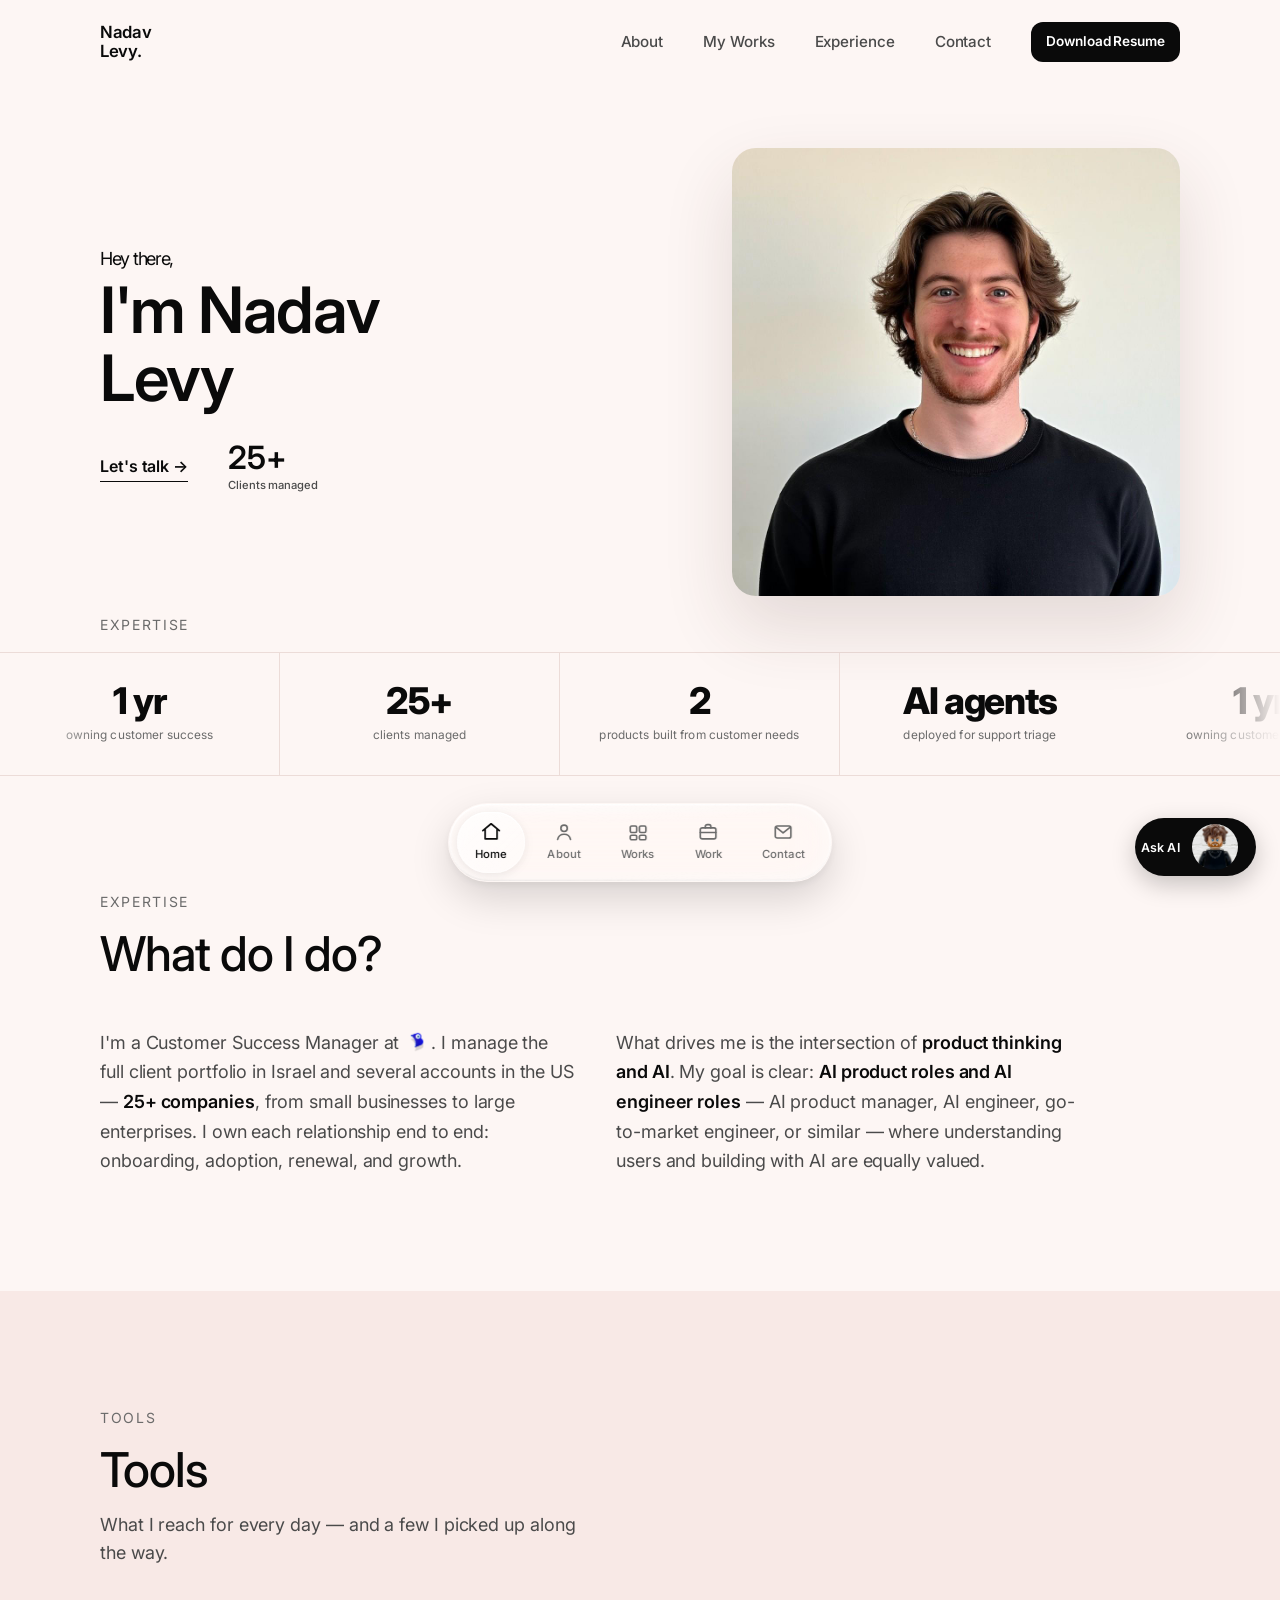
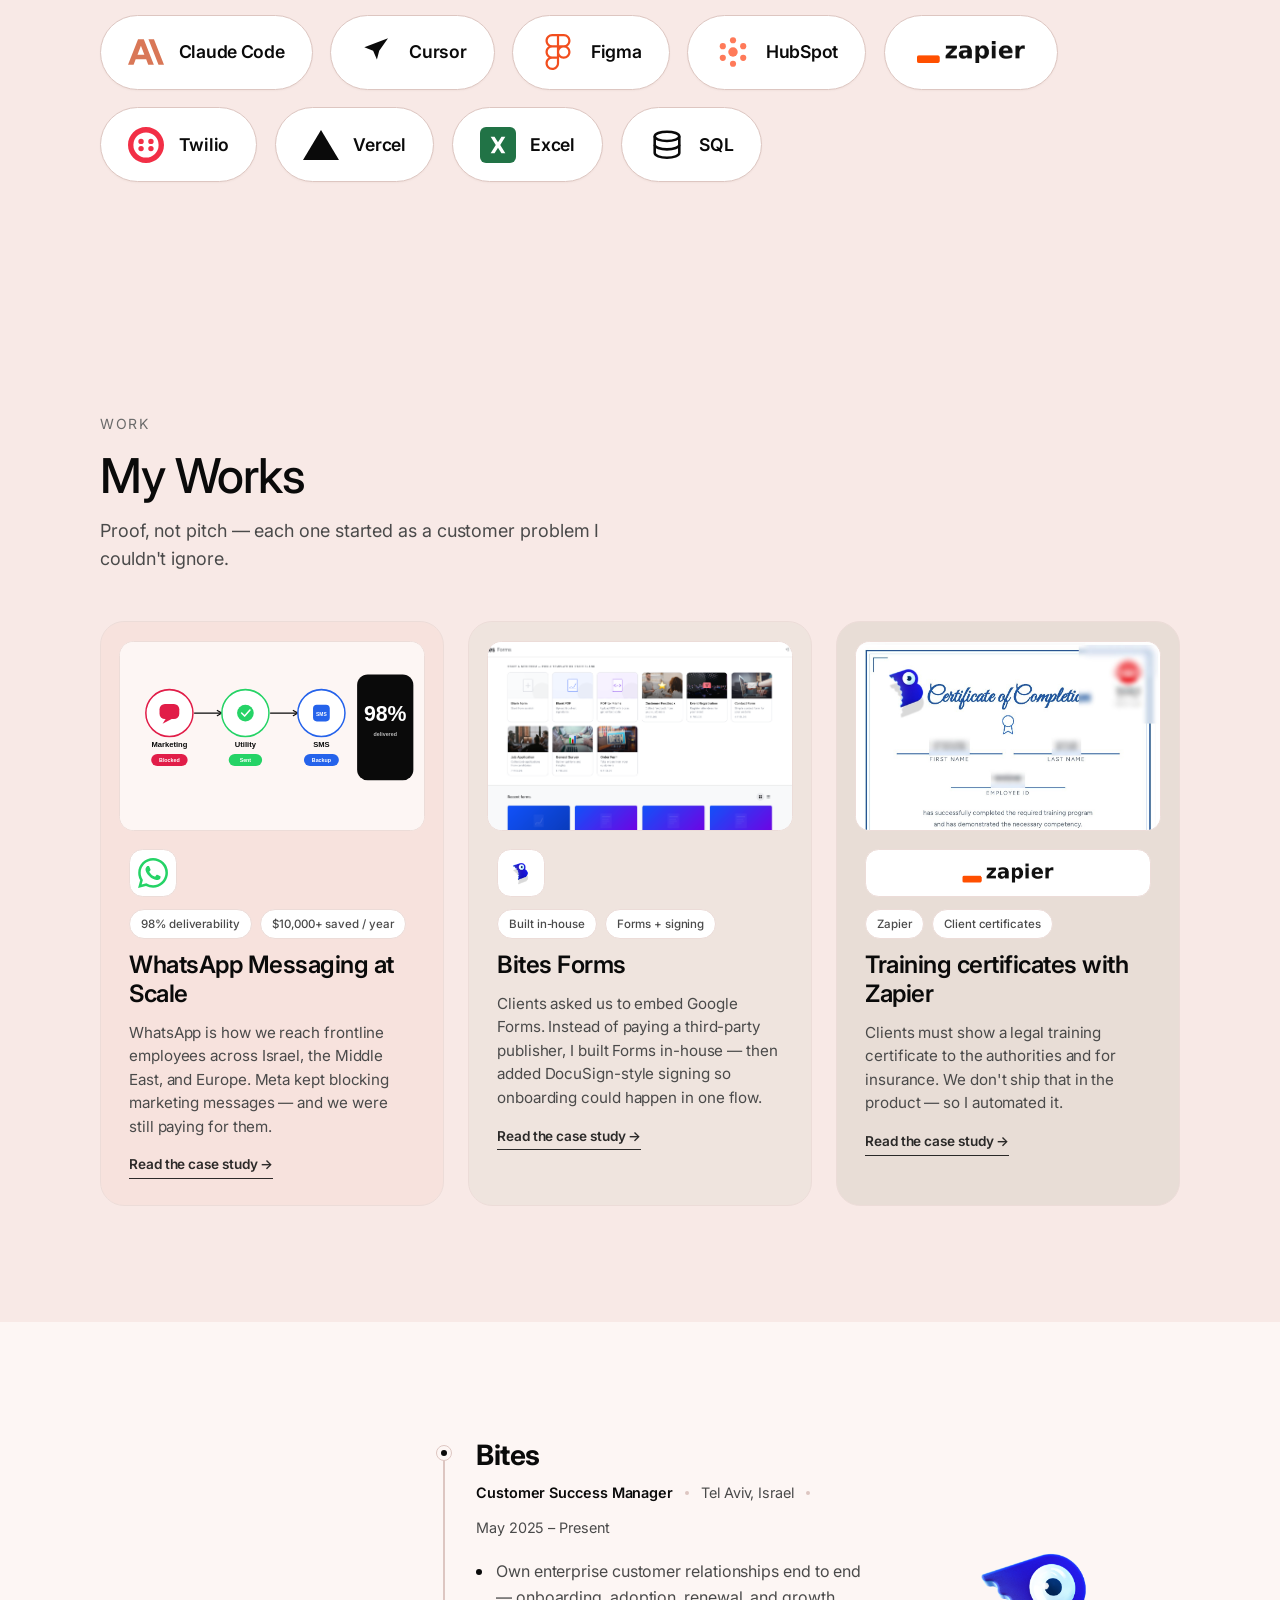
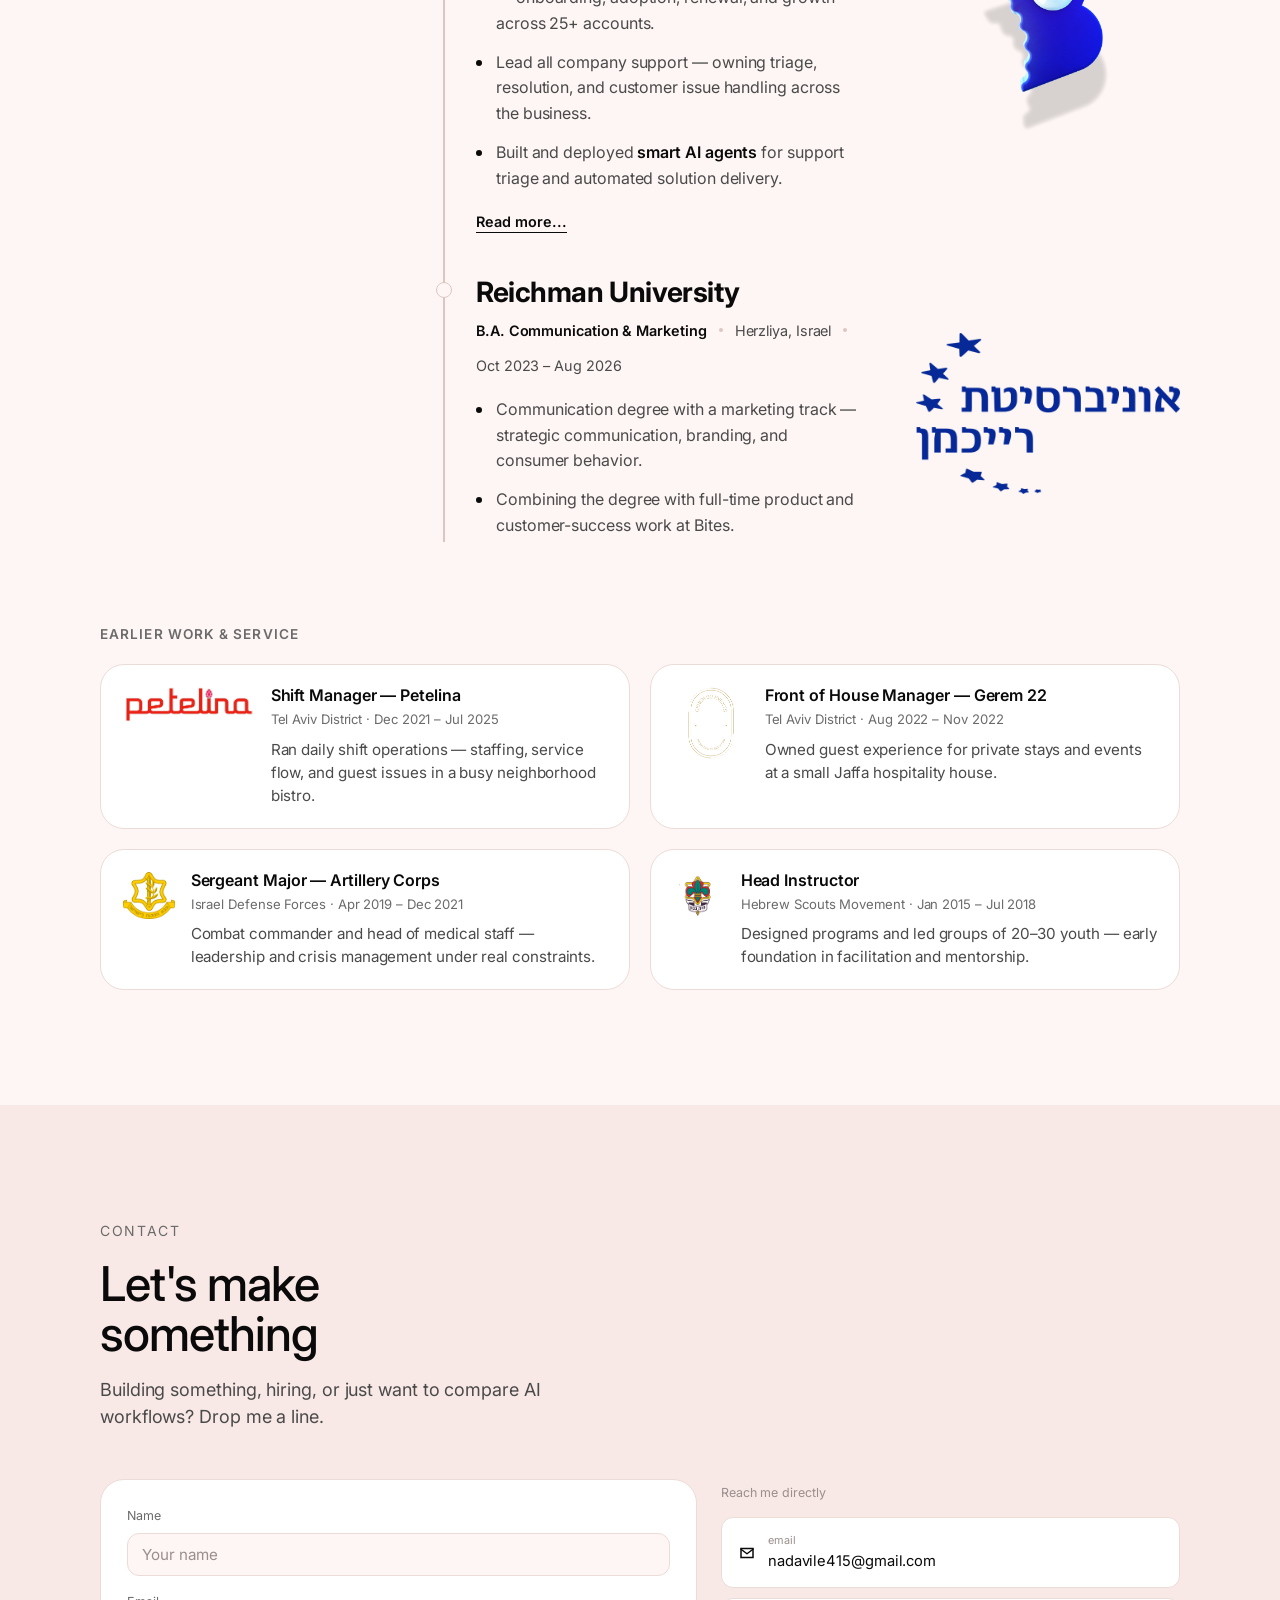
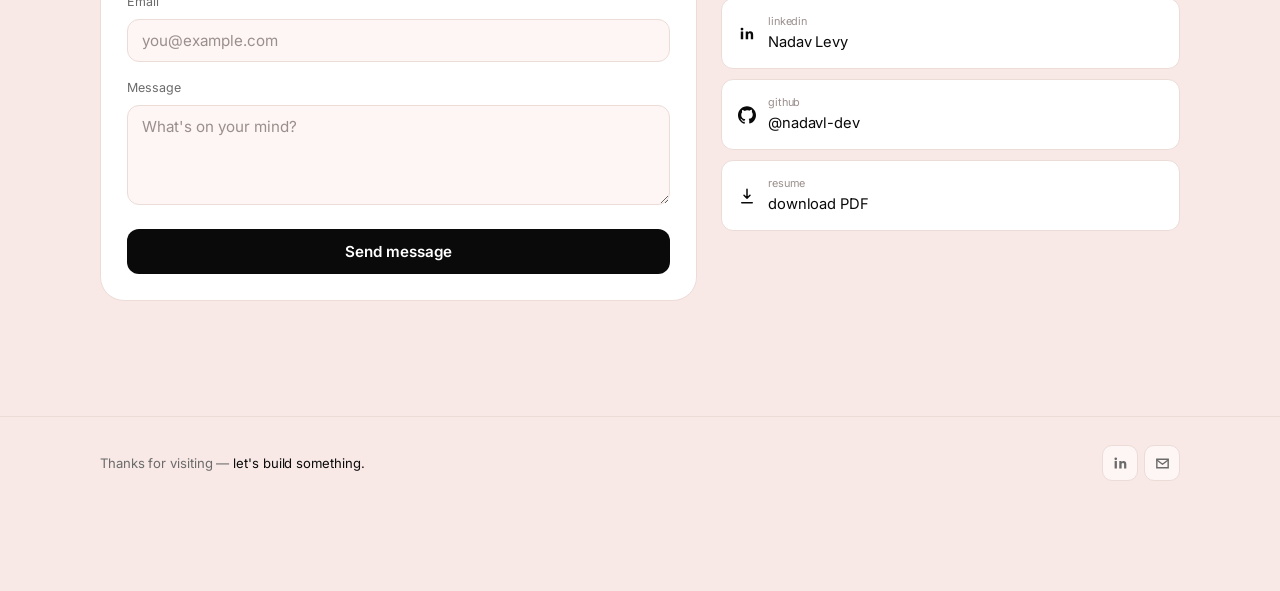
==== index.html @ 87d6a759 "Use the official Zapier wordmark on Tools and the work card Co-authored-by: nadavl-dev <nadavl-dev@u" ====
<!doctype html>
<html lang="en">
<head>
 <meta charset="UTF-8" />
 <meta name="viewport" content="width=device-width, initial-scale=1.0" />

 <title>Nadav Levy — AI Product Builder</title>
 <meta name="description" content="Nadav Levy — AI product builder with a customer success foundation. Leads company support, built smart AI agents for triage, shipped WhatsApp at scale and Bites Forms. Open to AI product and GTM engineering roles." />
 <meta name="author" content="Nadav Levy" />
 <meta name="theme-color" content="#fdf6f4" />

 <!-- Open Graph -->
 <meta property="og:type" content="website" />
 <meta property="og:title" content="Nadav Levy — AI Product Builder" />
 <meta property="og:description" content="AI product builder with a customer success foundation — shipping AI-assisted products, workflows, and measurable business results." />
 <meta property="og:locale" content="en_US" />
 <meta property="og:url" content="https://portfolio-nadavl-devs-projects.vercel.app/" />
 <meta property="og:image" content="https://portfolio-nadavl-devs-projects.vercel.app/og-image.jpg" />
 <meta property="og:image:width" content="1200" />
 <meta property="og:image:height" content="630" />
 <meta property="og:image:alt" content="Nadav Levy" />

 <!-- Twitter -->
 <meta name="twitter:card" content="summary_large_image" />
 <meta name="twitter:title" content="Nadav Levy — AI Product Builder" />
 <meta name="twitter:description" content="AI product builder with a customer success foundation — shipping AI-assisted products, workflows, and measurable business results." />
 <meta name="twitter:image" content="https://portfolio-nadavl-devs-projects.vercel.app/og-image.jpg" />

 <!-- Favicon: inline SVG "NL" mark -->
 <link rel="icon" href="data:image/svg+xml,%3Csvg xmlns='http://www.w3.org/2000/svg' viewBox='0 0 32 32'%3E%3Crect width='32' height='32' rx='7' fill='%23fdf6f4'/%3E%3Ctext x='6' y='22' font-family='sans-serif' font-size='15' font-weight='700' fill='%230a0a0a'%3ENL%3C/text%3E%3C/svg%3E" />

 <!-- Fonts -->
 <link rel="preconnect" href="https://api.fontshare.com" crossorigin />
 <link href="https://api.fontshare.com/v2/css?f[]=general-sans@400,500,600,700&display=swap" rel="stylesheet" />
 <link rel="preconnect" href="https://fonts.googleapis.com" />
 <link rel="preconnect" href="https://fonts.gstatic.com" crossorigin />
 <link href="https://fonts.googleapis.com/css2?family=Inter:wght@400;500;600;700&family=JetBrains+Mono:wght@400;500;600&display=swap" rel="stylesheet" />

 <link rel="stylesheet" href="style.css?v=52" />
</head>
<body class="is-ready">

 <!-- ============ TOP NAV ============ -->
 <header class="site-nav" id="siteNav">
  <div class="container site-nav__inner">
   <a class="site-nav__logo" href="#hero">Nadav<br>Levy.</a>
   <nav class="site-nav__menu" id="siteNavMenu" aria-label="Primary">
    <div class="site-nav__links">
     <a href="#about" class="site-nav__link nav__link" data-nav="about">About</a>
     <a href="#projects" class="site-nav__link nav__link" data-nav="projects">My Works</a>
     <a href="#experience" class="site-nav__link nav__link" data-nav="experience">Experience</a>
     <a href="#contact" class="site-nav__link nav__link" data-nav="contact">Contact</a>
    </div>
    <a class="btn btn--accent btn--sm" href="/resume.pdf" download>Download Resume</a>
   </nav>
   <button class="site-nav__burger" id="navBurger" type="button" aria-label="Menu" aria-expanded="false">
    <i></i><i></i>
   </button>
  </div>
 </header>

 <main>
  <!-- ============ HERO ============ -->
  <section class="hero" id="hero">
   <div class="container hero__inner">

    <div class="hero__split">
     <div class="hero__content">
      <h1 class="hero__name reveal-on-load" style="--d:.1s">
       <span class="hero__pre">Hey there,</span>I'm Nadav<br>Levy
      </h1>
      <div class="hero__row reveal-on-load" style="--d:.26s">
       <a href="#contact" class="hero__cta">Let's talk &rarr;</a>
       <div class="hero__stat">
        <span class="hero__stat-num">25+</span>
        <span class="hero__stat-label">Clients managed</span>
       </div>
      </div>
     </div>

     <div class="hero__stage reveal-on-load" style="--d:.4s">
      <div class="hero__photo" id="heroPhoto">
       <img src="profile.jpg" alt="Nadav Levy" onerror="this.onerror=null;this.src='data:image/svg+xml,%3Csvg xmlns=%22http://www.w3.org/2000/svg%22 viewBox=%220 0 200 200%22%3E%3Crect width=%22200%22 height=%22200%22 fill=%22%23f8e9e6%22/%3E%3Ctext x=%2250%25%22 y=%2250%25%22 dominant-baseline=%22middle%22 text-anchor=%22middle%22 font-family=%22sans-serif%22 font-size=%2248%22 fill=%22%236b6b6b%22%3ENL%3C/text%3E%3C/svg%3E'">
      </div>
     </div>
    </div>

    <span class="hero__eyebrow">Expertise</span>
   </div>
  </section>

  <!-- ============ IMPACT STRIP ============ -->
  <section class="impact" aria-label="Impact at a glance">
   <div class="impact__viewport">
    <div class="impact__track" id="impactTrack">
     <div class="impact__set" id="impactSet">
      <div class="impact__stat">
       <span class="impact__num">1 yr</span>
       <span class="impact__label">owning customer success</span>
      </div>
      <div class="impact__stat">
       <span class="impact__num">25+</span>
       <span class="impact__label">clients managed</span>
      </div>
      <div class="impact__stat">
       <span class="impact__num">2</span>
       <span class="impact__label">products built from customer needs</span>
      </div>
      <div class="impact__stat">
       <span class="impact__num">AI agents</span>
       <span class="impact__label">deployed for support triage</span>
      </div>
      <!-- add more .impact__stat blocks here — they will scroll automatically -->
     </div>
    </div>
   </div>
  </section>

  <!-- ============ EXPERTISE / ABOUT ============ -->
  <section class="section" id="about">
   <div class="container">
    <header class="section__head reveal">
     <span class="section__index">Expertise</span>
     <h2 class="section__title">What do I do?</h2>
    </header>

    <div class="expertise__prose reveal">
     <p>I'm a Customer Success Manager at <img class="inline-logo" src="bites-logo.png" alt="Bites">. I manage the full client portfolio in Israel and several accounts in the US — <strong>25+ companies</strong>, from small businesses to large enterprises. I own each relationship end to end: onboarding, adoption, renewal, and growth.</p>
     <p>What drives me is the intersection of <strong>product thinking and AI</strong>. My goal is clear: <strong>AI product roles and AI engineer roles</strong> — AI product manager, AI engineer, go-to-market engineer, or similar — where understanding users and building with AI are equally valued.</p>
    </div>
   </div>
  </section>

  <!-- ============ TECH STACK ============ -->
  <section class="section section--alt" id="stack">
   <div class="container">
    <header class="section__head reveal">
     <span class="section__index">Tools</span>
     <h2 class="section__title">Tools</h2>
     <p class="section__lead">What I reach for every day — and a few I picked up along the way.</p>
    </header>

    <div class="stack reveal">
     <ul class="stack__items">
      <li class="stack__item"><img src="logos/anthropic.svg" alt="" loading="lazy">Claude Code</li>
      <li class="stack__item"><img src="logos/cursor.svg" alt="" loading="lazy">Cursor</li>
      <li class="stack__item"><img src="logos/figma.svg" alt="" loading="lazy">Figma</li>
      <li class="stack__item"><img src="logos/hubspot.svg" alt="" loading="lazy">HubSpot</li>
      <li class="stack__item"><img class="stack__logo--wide" src="logos/zapier.png?v=2" alt="Zapier" loading="lazy"></li>
      <li class="stack__item"><img src="logos/twilio.svg" alt="" loading="lazy">Twilio</li>
      <li class="stack__item"><img src="logos/vercel.svg" alt="" loading="lazy">Vercel</li>
      <li class="stack__item"><img src="logos/excel.svg" alt="" loading="lazy">Excel</li>
      <li class="stack__item"><img src="logos/sql.svg" alt="" loading="lazy">SQL</li>
     </ul>
    </div>
   </div>
  </section>

  <!-- ============ MY WORKS ============ -->
  <section class="section section--alt" id="projects">
   <div class="container">
    <header class="section__head reveal">
     <span class="section__index">Work</span>
     <h2 class="section__title">My Works</h2>
     <p class="section__lead">Proof, not pitch — each one started as a customer problem I couldn't ignore.</p>
    </header>

    <div class="works-grid reveal">

     <article class="work-card work-card--tint-a">
      <figure class="work-card__shot">
       <img src="whatsapp-card.svg" alt="Fallback infographic: marketing blocked, utility sent, SMS backup, 98% delivered" loading="lazy">
      </figure>
      <div class="work-card__body">
       <span class="work-card__mark">
        <svg viewBox="0 0 24 24" aria-hidden="true"><path fill="#25D366" d="M.057 24l1.687-6.163a11.867 11.867 0 0 1-1.587-5.946C.163 5.335 5.5.001 12.057.001c3.181 0 6.167 1.24 8.413 3.488a11.824 11.824 0 0 1 3.48 8.414c-.003 6.557-5.338 11.892-11.893 11.892a11.9 11.9 0 0 1-5.688-1.448L.057 24zm6.597-3.807c1.676.995 3.276 1.591 5.392 1.592 5.448 0 9.886-4.434 9.889-9.885.002-5.462-4.415-9.89-9.881-9.892-5.452 0-9.887 4.434-9.889 9.884-.001 2.225.651 3.891 1.746 5.634l-.999 3.648 3.742-.981zm11.387-5.464c-.074-.124-.272-.198-.57-.347-.297-.149-1.758-.868-2.031-.967-.272-.099-.47-.149-.669.149-.198.297-.768.967-.941 1.165-.173.198-.347.223-.644.074-.297-.149-1.255-.462-2.39-1.475-.883-.788-1.48-1.761-1.653-2.059-.173-.297-.018-.458.13-.606.134-.133.297-.347.446-.521.151-.172.2-.296.3-.495.099-.198.05-.372-.025-.521-.075-.148-.669-1.611-.916-2.206-.242-.579-.487-.5-.669-.51-.173-.008-.371-.01-.57-.01-.198 0-.52.074-.792.372s-1.04 1.016-1.04 2.479 1.065 2.876 1.213 3.074c.149.198 2.095 3.2 5.076 4.487.709.306 1.263.489 1.694.626.712.226 1.36.194 1.872.118.571-.085 1.758-.719 2.006-1.413.248-.695.248-1.29.173-1.414z"/></svg>
       </span>
       <div class="work-card__tags">
        <span class="work-card__tag">98% deliverability</span>
        <span class="work-card__tag">$10,000+ saved / year</span>
       </div>
       <h3 class="work-card__title">WhatsApp Messaging at Scale</h3>
       <p class="work-card__desc">WhatsApp is how we reach frontline employees across Israel, the Middle East, and Europe. Meta kept blocking marketing messages — and we were still paying for them.</p>
       <a class="work-card__more" href="whatsapp.html">Read the case study &rarr;</a>
      </div>
     </article>

     <article class="work-card work-card--tint-b">
      <figure class="work-card__shot">
       <img src="bites-forms-templates.png" alt="Bites Forms — template gallery" loading="lazy">
      </figure>
      <div class="work-card__body">
       <span class="work-card__mark"><img src="bites-logo.png" alt="Bites"></span>
       <div class="work-card__tags">
        <span class="work-card__tag">Built in-house</span>
        <span class="work-card__tag">Forms + signing</span>
       </div>
       <h3 class="work-card__title">Bites Forms</h3>
       <p class="work-card__desc">Clients asked us to embed Google Forms. Instead of paying a third-party publisher, I built Forms in-house — then added DocuSign-style signing so onboarding could happen in one flow.</p>
       <a class="work-card__more" href="bites-forms.html">Read the case study &rarr;</a>
      </div>
     </article>

     <article class="work-card work-card--tint-c">
      <figure class="work-card__shot">
       <img src="zapier-cert-en.jpg?v=2" alt="Real training certificate from the flow — employee name, ID, and company blurred" loading="lazy">
      </figure>
      <div class="work-card__body">
       <span class="work-card__mark work-card__mark--wide"><img src="logos/zapier.png?v=2" alt="Zapier"></span>
       <div class="work-card__tags">
        <span class="work-card__tag">Zapier</span>
        <span class="work-card__tag">Client certificates</span>
       </div>
       <h3 class="work-card__title">Training certificates with Zapier</h3>
       <p class="work-card__desc">Clients must show a legal training certificate to the authorities and for insurance. We don't ship that in the product — so I automated it.</p>
       <a class="work-card__more" href="zapier.html">Read the case study &rarr;</a>
      </div>
     </article>

    </div>
   </div>
  </section>

  <!-- ============ EXPERIENCE ============ -->
  <section class="section" id="experience">
   <div class="container">
    <div class="exp">
     <header class="section__head reveal" style="margin-bottom:0">
      <span class="section__index">Career</span>
      <h2 class="section__title">Work &amp;<br>education</h2>
     </header>

     <div class="exp__list reveal">

      <article class="exp__job is-current">
       <div class="exp__copy">
        <h3 class="exp__company">Bites</h3>
        <div class="exp__meta">
         <strong>Customer Success Manager</strong>
         <span class="exp__dot" aria-hidden="true"></span>
         <span>Tel Aviv, Israel</span>
         <span class="exp__dot" aria-hidden="true"></span>
         <span>May 2025 &ndash; Present</span>
        </div>
        <ul class="exp__bullets">
         <li>Own enterprise customer relationships end to end — onboarding, adoption, renewal, and growth across 25+ accounts.</li>
         <li>Lead all company support — owning triage, resolution, and customer issue handling across the business.</li>
         <li>Built and deployed <strong>smart AI agents</strong> for support triage and automated solution delivery.</li>
        </ul>
        <div class="exp__hidden">
         <div>
          <ul class="exp__bullets" style="margin-top:.85rem">
           <li>Built a WhatsApp fallback so blocked marketing messages retry as <strong>utility</strong>, then <strong>SMS</strong> — <strong>98% deliverability</strong> and <strong>$10,000+ saved a year</strong>, because utility costs far less than resending marketing.</li>
           <li>Built <strong>Bites Forms</strong> in-house after clients asked to embed Google Forms — then added DocuSign-style signing for employee onboarding. Email copies go out automatically; everything is stored in our database.</li>
           <li>Translate recurring customer friction into product feedback and feature priorities for the product team.</li>
           <li>Use AI tools daily to move faster across research, customer comms, prototypes, and analysis.</li>
          </ul>
         </div>
        </div>
        <button class="exp__toggle" type="button" data-exp-toggle>Read more...</button>
       </div>
       <div class="exp__brand">
        <img src="bites-logo.png" alt="Bites" loading="lazy">
       </div>
      </article>

      <article class="exp__job">
       <div class="exp__copy">
        <h3 class="exp__company">Reichman University</h3>
        <div class="exp__meta">
         <strong>B.A. Communication &amp; Marketing</strong>
         <span class="exp__dot" aria-hidden="true"></span>
         <span>Herzliya, Israel</span>
         <span class="exp__dot" aria-hidden="true"></span>
         <span>Oct 2023 &ndash; Aug 2026</span>
        </div>
        <ul class="exp__bullets">
         <li>Communication degree with a marketing track — strategic communication, branding, and consumer behavior.</li>
         <li>Combining the degree with full-time product and customer-success work at Bites.</li>
        </ul>
       </div>
       <div class="exp__brand">
        <img src="reichman.png" alt="Reichman University" loading="lazy">
       </div>
      </article>

     </div>
    </div>

    <div class="service reveal">
     <h3 class="service__title">Earlier work &amp; service</h3>
     <div class="service__grid">
      <article class="card service__card">
       <img class="service__logo service__logo--wide" src="petelina-logo.png" alt="Petelina">
       <div>
        <strong>Shift Manager — Petelina</strong>
        <span>Tel Aviv District · Dec 2021 – Jul 2025</span>
        <p>Ran daily shift operations — staffing, service flow, and guest issues in a busy neighborhood bistro.</p>
       </div>
      </article>
      <article class="card service__card">
       <img class="service__logo service__logo--mark" src="gerem22-logo.png" alt="Gerem 22">
       <div>
        <strong>Front of House Manager — Gerem 22</strong>
        <span>Tel Aviv District · Aug 2022 – Nov 2022</span>
        <p>Owned guest experience for private stays and events at a small Jaffa hospitality house.</p>
       </div>
      </article>
      <article class="card service__card">
       <img class="service__logo" src="idf.png" alt="IDF">
       <div>
        <strong>Sergeant Major — Artillery Corps</strong>
        <span>Israel Defense Forces · Apr 2019 – Dec 2021</span>
        <p>Combat commander and head of medical staff — leadership and crisis management under real constraints.</p>
       </div>
      </article>
      <article class="card service__card">
       <img class="service__logo" src="havatzelet.png" alt="Hebrew Scouts">
       <div>
        <strong>Head Instructor</strong>
        <span>Hebrew Scouts Movement · Jan 2015 – Jul 2018</span>
        <p>Designed programs and led groups of 20–30 youth — early foundation in facilitation and mentorship.</p>
       </div>
      </article>
     </div>
    </div>
   </div>
  </section>

  <!-- ============ CONTACT ============ -->
  <section class="section section--alt" id="contact">
   <div class="container">
    <header class="section__head reveal">
     <span class="section__index">Contact</span>
     <h2 class="section__title">Let's make<br>something</h2>
     <p class="section__lead">Building something, hiring, or just want to compare AI workflows? Drop me a line.</p>
    </header>

    <div class="contact">
     <form class="card contact__form reveal" id="contactForm" action="https://formspree.io/f/xnjygkya" method="POST" novalidate>
      <div class="field">
       <label for="cf-name">Name</label>
       <input id="cf-name" name="name" type="text" autocomplete="name" required placeholder="Your name" />
      </div>
      <div class="field">
       <label for="cf-email">Email</label>
       <input id="cf-email" name="email" type="email" autocomplete="email" required placeholder="you@example.com" />
      </div>
      <div class="field">
       <label for="cf-message">Message</label>
       <textarea id="cf-message" name="message" rows="4" required placeholder="What's on your mind?"></textarea>
      </div>
      <button class="btn btn--accent btn--full" type="submit">Send message</button>
      <p class="contact__note" id="contactNote" role="status" aria-live="polite" hidden></p>
     </form>

     <aside class="contact__side reveal">
      <p class="contact__sidelabel">Reach me directly</p>
      <a class="contact__social" href="mailto:nadavile415@gmail.com">
       <svg viewBox="0 0 24 24" aria-hidden="true" class="ic"><path d="M4 6h16v12H4z" fill="none" stroke="currentColor" stroke-width="2"/><path d="M4 7l8 6 8-6" fill="none" stroke="currentColor" stroke-width="2" stroke-linecap="round" stroke-linejoin="round"/></svg>
       <span><span class="contact__social-k">email</span>nadavile415@gmail.com</span>
      </a>
      <a class="contact__social" href="https://www.linkedin.com/in/nadav-levy-26a010273/" target="_blank" rel="noopener" data-linkedin>
       <svg viewBox="0 0 24 24" aria-hidden="true" class="ic"><path d="M6.94 8.5V19H3.7V8.5h3.24zM5.32 3.5a1.88 1.88 0 110 3.76 1.88 1.88 0 010-3.76zM20.3 19h-3.24v-5.6c0-1.34-.48-2.25-1.68-2.25-.92 0-1.46.62-1.7 1.22-.09.21-.11.5-.11.8V19H10.3s.04-9.5 0-10.5h3.24v1.49c.43-.66 1.2-1.6 2.92-1.6 2.13 0 3.74 1.39 3.74 4.39V19z" fill="currentColor"/></svg>
       <span><span class="contact__social-k">linkedin</span>Nadav Levy</span>
      </a>
      <a class="contact__social" href="https://github.com/nadavl-dev" target="_blank" rel="noopener">
       <svg viewBox="0 0 24 24" aria-hidden="true" class="ic"><path d="M12 .297c-6.63 0-12 5.373-12 12 0 5.303 3.438 9.8 8.205 11.385.6.113.82-.258.82-.577 0-.285-.01-1.04-.015-2.04-3.338.724-4.042-1.61-4.042-1.61C4.422 18.07 3.633 17.7 3.633 17.7c-1.087-.744.084-.729.084-.729 1.205.084 1.838 1.236 1.838 1.236 1.07 1.835 2.809 1.305 3.495.998.108-.776.417-1.305.76-1.605-2.665-.305-5.467-1.334-5.467-5.931 0-1.311.469-2.381 1.236-3.221-.124-.303-.535-1.524.117-3.176 0 0 1.008-.322 3.301 1.23A11.509 11.509 0 0112 5.803c1.02.005 2.047.138 3.006.404 2.291-1.552 3.297-1.23 3.297-1.23.653 1.653.242 2.874.118 3.176.77.84 1.235 1.911 1.235 3.221 0 4.609-2.807 5.624-5.479 5.921.43.372.823 1.102.823 2.222 0 1.606-.014 2.898-.014 3.293 0 .322.216.694.825.576C20.565 22.092 24 17.592 24 12.297c0-6.627-5.373-12-12-12" fill="currentColor"/></svg>
       <span><span class="contact__social-k">github</span>@nadavl-dev</span>
      </a>
      <a class="contact__social" href="/resume.pdf" download>
       <svg viewBox="0 0 24 24" aria-hidden="true" class="ic"><path d="M12 3v12m0 0l-4-4m4 4l4-4M5 21h14" fill="none" stroke="currentColor" stroke-width="2" stroke-linecap="round" stroke-linejoin="round"/></svg>
       <span><span class="contact__social-k">resume</span>download PDF</span>
      </a>
     </aside>
    </div>
   </div>
  </section>
 </main>

 <!-- ============ FOOTER ============ -->
 <footer class="footer">
  <div class="container footer__inner">
   <span class="footer__prompt">Thanks for visiting — <span class="footer__cmd">let's build something.</span></span>
   <div class="footer__social">
    <a href="https://www.linkedin.com/in/nadav-levy-26a010273/" target="_blank" rel="noopener" aria-label="LinkedIn">
     <svg viewBox="0 0 24 24" aria-hidden="true"><path d="M6.94 8.5V19H3.7V8.5h3.24zM5.32 3.5a1.88 1.88 0 110 3.76 1.88 1.88 0 010-3.76zM20.3 19h-3.24v-5.6c0-1.34-.48-2.25-1.68-2.25-.92 0-1.46.62-1.7 1.22-.09.21-.11.5-.11.8V19H10.3s.04-9.5 0-10.5h3.24v1.49c.43-.66 1.2-1.6 2.92-1.6 2.13 0 3.74 1.39 3.74 4.39V19z" fill="currentColor"/></svg>
    </a>
    <a href="mailto:nadavile415@gmail.com" aria-label="Email">
     <svg viewBox="0 0 24 24" aria-hidden="true"><path d="M4 6h16v12H4z" fill="none" stroke="currentColor" stroke-width="2"/><path d="M4 7l8 6 8-6" fill="none" stroke="currentColor" stroke-width="2" stroke-linecap="round" stroke-linejoin="round"/></svg>
    </a>
   </div>
  </div>
 </footer>

 <!-- ============ BOTTOM DOCK NAV (mobile) ============ -->
 <nav class="dock" id="nav" aria-label="Section navigation">
  <a href="#hero" class="dock__item nav__link is-active" data-nav="hero">
   <svg viewBox="0 0 24 24" aria-hidden="true"><path d="M3 10.5L12 3l9 7.5M5.5 9v10.5h13V9" fill="none" stroke="currentColor" stroke-width="1.8" stroke-linecap="round" stroke-linejoin="round"/></svg>
   <span>Home</span>
  </a>
  <a href="#about" class="dock__item nav__link" data-nav="about">
   <svg viewBox="0 0 24 24" aria-hidden="true"><circle cx="12" cy="8" r="3.5" fill="none" stroke="currentColor" stroke-width="1.8"/><path d="M5 20c.8-3.5 3.6-5.5 7-5.5s6.2 2 7 5.5" fill="none" stroke="currentColor" stroke-width="1.8" stroke-linecap="round"/></svg>
   <span>About</span>
  </a>
  <a href="#projects" class="dock__item nav__link" data-nav="projects">
   <svg viewBox="0 0 24 24" aria-hidden="true"><rect x="3.5" y="5.5" width="7" height="7" rx="1.5" fill="none" stroke="currentColor" stroke-width="1.8"/><rect x="13.5" y="5.5" width="7" height="7" rx="1.5" fill="none" stroke="currentColor" stroke-width="1.8"/><rect x="3.5" y="15.5" width="7" height="5" rx="1.5" fill="none" stroke="currentColor" stroke-width="1.8"/><rect x="13.5" y="15.5" width="7" height="5" rx="1.5" fill="none" stroke="currentColor" stroke-width="1.8"/></svg>
   <span>Works</span>
  </a>
  <a href="#experience" class="dock__item nav__link" data-nav="experience">
   <svg viewBox="0 0 24 24" aria-hidden="true"><rect x="3.5" y="7.5" width="17" height="12" rx="2" fill="none" stroke="currentColor" stroke-width="1.8"/><path d="M9 7.5V6a2 2 0 012-2h2a2 2 0 012 2v1.5M3.5 12.5h17" fill="none" stroke="currentColor" stroke-width="1.8" stroke-linecap="round"/></svg>
   <span>Work</span>
  </a>
  <a href="#contact" class="dock__item nav__link" data-nav="contact">
   <svg viewBox="0 0 24 24" aria-hidden="true"><rect x="3.5" y="5.5" width="17" height="13" rx="2" fill="none" stroke="currentColor" stroke-width="1.8"/><path d="M4.5 7l7.5 6 7.5-6" fill="none" stroke="currentColor" stroke-width="1.8" stroke-linecap="round" stroke-linejoin="round"/></svg>
   <span>Contact</span>
  </a>
 </nav>

 <!-- ============ AI CHAT WIDGET ============ -->
 <button class="fab" id="chatFab" type="button" aria-label="Ask about Nadav" aria-expanded="false">
  <span class="fab__label">Ask AI</span>
  <span class="fab__icons">
   <img class="fab__icon fab__icon--chat fab__avatar" src="bot-avatar.png" alt="" onerror="this.onerror=null;this.src='data:image/svg+xml,%3Csvg xmlns=%27http://www.w3.org/2000/svg%27 viewBox=%270 0 40 40%27%3E%3Crect width=%2740%27 height=%2740%27 fill=%27%23eeeeee%27/%3E%3Ccircle cx=%2720%27 cy=%2716%27 r=%276.5%27 fill=%27%23999999%27/%3E%3Cpath d=%27M7 37c1-7 6-11 13-11s12 4 13 11z%27 fill=%27%23999999%27/%3E%3C/svg%3E'">
   <svg class="fab__icon fab__icon--close" viewBox="0 0 24 24" aria-hidden="true"><path d="M6 6l12 12M18 6L6 18" fill="none" stroke="currentColor" stroke-width="2" stroke-linecap="round"/></svg>
  </span>
 </button>

 <div class="chat" id="chatPanel" role="dialog" aria-label="Ask about Nadav" aria-hidden="true">
  <div class="chat__head">
   <button class="chat__back" id="chatBack" type="button" aria-label="Back to menu" hidden>← Back</button>
   <div class="chat__head-id">
    <img class="chat__avatar" src="bot-avatar.png" alt="" onerror="this.onerror=null;this.src='data:image/svg+xml,%3Csvg xmlns=%27http://www.w3.org/2000/svg%27 viewBox=%270 0 40 40%27%3E%3Crect width=%2740%27 height=%2740%27 fill=%27%23eeeeee%27/%3E%3Ccircle cx=%2720%27 cy=%2716%27 r=%276.5%27 fill=%27%23999999%27/%3E%3Cpath d=%27M7 37c1-7 6-11 13-11s12 4 13 11z%27 fill=%27%23999999%27/%3E%3C/svg%3E'">
    <div>
     <strong>Nadav Levy</strong>
     <span class="chat__head-sub"><span class="dot-live" aria-hidden="true"></span> Assistant · experience &amp; projects</span>
    </div>
   </div>
   <button class="chat__close" id="chatClose" type="button" aria-label="Close chat">×</button>
  </div>

  <div class="chat__log" id="chatLog" aria-live="polite"></div>

  <div class="chat__suggest" id="chatSuggest" aria-label="Suggested questions"></div>

  <form class="chat__form" id="chatForm">
   <input id="chatInput" type="text" autocomplete="off" placeholder="Ask anything / אפשר גם בעברית" aria-label="Message" />
   <button class="btn btn--accent btn--sm" type="submit" aria-label="Send">→</button>
  </form>
 </div>

 <script src="script.js?v=43"></script>
</body>
</html>
---- style.css ----
/* ============================================================
   Nadav Levy — Portfolio v2
   Kane Sherwell layout system · light pink surfaces · black text
   ============================================================ */

:root {
  /* surfaces — blush replaces Kane's mint tint */
  --bg:        #fdf6f4;
  --surface:   #f8e9e6;
  --surface-2: #f3ddd9;
  --card:      #ffffff;
  --border:    #ecdcd8;
  --border-strong: #ddc6c1;

  /* text */
  --text:  #0a0a0a;
  --text-secondary: #4a4a4a;
  --muted: #6b6b6b;
  --dim:   #9a8f8d;

  --accent:      #0a0a0a;
  --accent-soft: #f3ddd9;
  --accent-line: #ddc6c1;
  --brand:       #0a0a0a;
  --brand-soft:  #f8e9e6;

  /* type — General Sans is what Kane's site uses */
  --font-sans: 'General Sans', 'Inter', system-ui, sans-serif;
  --font-mono: 'JetBrains Mono', ui-monospace, monospace;

  /* layout — Kane: 80rem container, 6.25rem side padding */
  --maxw: 80rem;
  --gutter: 6.25rem;
  --nav-h: 84px;
  --sec-pad: 8rem;
  --sec-pad-sm: 5rem;

  --shadow-sm: 0 1px 2px rgba(74, 40, 34, 0.04);
  --shadow-md: 0 6px 22px rgba(74, 40, 34, 0.07);
  --shadow-lg: 0 20px 50px rgba(74, 40, 34, 0.12);

  --radius: 1.5rem;
  --radius-sm: 0.75rem;
  --ease: cubic-bezier(0.22, 0.7, 0.2, 1);
}

/* ---------- reset ---------- */
*, *::before, *::after { box-sizing: border-box; }
* { margin: 0; padding: 0; }

html {
  scroll-behavior: smooth;
  -webkit-text-size-adjust: 100%;
}

body {
  font-family: var(--font-sans);
  background: var(--bg);
  color: var(--text);
  line-height: 1.6;
  font-size: 16px;
  letter-spacing: -0.005em;
  -webkit-font-smoothing: antialiased;
  text-rendering: optimizeLegibility;
  overflow-x: hidden;
}

/* Kane type scale: h1 4rem/600, h2 3rem/500, h3 1.75rem/700 */
h1 {
  font-size: clamp(2.6rem, 6.4vw, 4rem);
  font-weight: 600;
  line-height: 1.0625;
  letter-spacing: -0.02em;
}
h2 {
  font-size: clamp(2rem, 4.6vw, 3rem);
  font-weight: 500;
  line-height: 1.05;
  letter-spacing: -0.02em;
}
h3 {
  font-size: 1.75rem;
  font-weight: 700;
  line-height: 1.5;
  letter-spacing: -0.015em;
}

body.is-loading {
  overflow: hidden;
}

/* ============================================================
   LOADING SCREEN
   ============================================================ */
.loader {
  position: fixed;
  inset: 0;
  z-index: 9999;
  display: grid;
  place-items: center;
  background: var(--bg);
  transition: opacity 0.55s var(--ease), visibility 0.55s var(--ease);
}

.loader.is-hidden {
  opacity: 0;
  visibility: hidden;
  pointer-events: none;
}

.loader__stage {
  width: min(92vw, 560px);
  aspect-ratio: 3 / 2;
  display: grid;
  place-items: center;
}

.loader__video {
  width: 100%;
  height: 100%;
  object-fit: contain;
  mix-blend-mode: difference;
}

img { max-width: 100%; display: block; }
a { color: inherit; text-decoration: none; }
button { font-family: inherit; cursor: pointer; }
.ic { width: 18px; height: 18px; flex: 0 0 auto; }

/* Kane pattern: 80rem inner width sitting inside 6.25rem global padding */
.container {
  width: 100%;
  max-width: calc(var(--maxw) + var(--gutter) * 2);
  margin-inline: auto;
  padding-inline: var(--gutter);
}

/* blinking cursor */
.cursor {
  color: var(--text);
  animation: blink 1.15s steps(1) infinite;
}
.cursor--block { font-weight: 400; margin-left: 1px; }
@keyframes blink { 50% { opacity: 0; } }

/* live dot (chat header) */
.dot-live {
  width: 7px; height: 7px;
  border-radius: 50%;
  background: #0a0a0a;
  box-shadow: 0 0 0 0 rgba(10, 10, 10, 0.4);
  animation: pulse 2s infinite;
  display: inline-block;
}
@keyframes pulse {
  0%   { box-shadow: 0 0 0 0 rgba(10, 10, 10, 0.32); }
  70%  { box-shadow: 0 0 0 6px rgba(10, 10, 10, 0); }
  100% { box-shadow: 0 0 0 0 rgba(10, 10, 10, 0); }
}

/* ============================================================
   BUTTONS
   ============================================================ */
.btn {
  display: inline-flex;
  align-items: center;
  justify-content: center;
  gap: 8px;
  font-weight: 600;
  font-size: 0.95rem;
  padding: 12px 22px;
  border-radius: var(--radius-sm);
  border: 1px solid transparent;
  transition: transform 0.2s var(--ease), box-shadow 0.2s var(--ease),
              background 0.2s var(--ease), border-color 0.2s var(--ease), color 0.2s var(--ease);
  white-space: nowrap;
}
.btn--sm { padding: 8px 14px; font-size: 0.85rem; }
.btn--full { width: 100%; }

.btn--accent {
  background: var(--accent);
  color: #fff;
}
.btn--accent:hover {
  transform: translateY(-2px);
  box-shadow: 0 6px 18px rgba(0, 0, 0, 0.18);
}
.btn--accent:active { transform: translateY(0); }

.btn--ghost {
  background: transparent;
  color: var(--text);
  border-color: var(--border-strong);
}
.btn--ghost:hover {
  border-color: var(--text);
  background: var(--surface);
  transform: translateY(-2px);
}

/* ============================================================
   TOP NAV — Kane pattern: wordmark left, links + button right
   ============================================================ */
.site-nav {
  position: fixed;
  inset: 0 0 auto;
  z-index: 120;
  background: var(--bg);
  padding-block: 1rem 0.5rem;
  transition: box-shadow 0.25s var(--ease), background 0.25s var(--ease);
}
.site-nav.is-stuck {
  box-shadow: 0 1px 0 var(--border), 0 10px 30px rgba(74, 40, 34, 0.05);
}
.site-nav__inner {
  display: flex;
  align-items: center;
  justify-content: space-between;
  gap: 1.5rem;
  padding-block: 0.375rem;
}
.site-nav__logo {
  font-size: 1.05rem;
  font-weight: 600;
  line-height: 1.1;
  letter-spacing: -0.02em;
  color: var(--text);
  flex: 0 0 auto;
}
.site-nav__menu {
  display: flex;
  align-items: center;
  gap: 2.5rem;
}
.site-nav__links {
  display: flex;
  align-items: center;
  gap: 2.5rem;
}
.site-nav__link {
  font-size: 0.95rem;
  font-weight: 500;
  color: var(--text-secondary);
  position: relative;
  transition: color 0.2s var(--ease);
}
.site-nav__link::after {
  content: "";
  position: absolute;
  left: 0;
  bottom: -4px;
  width: 0;
  height: 1.5px;
  background: var(--text);
  transition: width 0.25s var(--ease);
}
.site-nav__link:hover,
.site-nav__link.is-active { color: var(--text); }
.site-nav__link:hover::after,
.site-nav__link.is-active::after { width: 100%; }

.site-nav__burger {
  display: none;
  width: 42px;
  height: 42px;
  border: 1px solid var(--border);
  border-radius: 999px;
  background: var(--card);
  flex-direction: column;
  align-items: center;
  justify-content: center;
  gap: 5px;
}
.site-nav__burger i {
  display: block;
  width: 16px;
  height: 1.5px;
  background: var(--text);
  transition: transform 0.25s var(--ease), opacity 0.2s var(--ease);
}
.site-nav.is-open .site-nav__burger i:first-child { transform: translateY(3.25px) rotate(45deg); }
.site-nav.is-open .site-nav__burger i:last-child { transform: translateY(-3.25px) rotate(-45deg); }

/* offset so fixed nav never overlaps the hero */
.nav-spacer { height: var(--nav-h); }

/* ============================================================
   BOTTOM DOCK NAV — liquid glass (mobile secondary nav)
   ============================================================ */
.dock {
  position: fixed;
  bottom: 18px;
  left: 50%;
  transform: translateX(-50%);
  z-index: 100;
  display: flex;
  align-items: center;
  gap: 4px;
  padding: 8px;
  border-radius: 999px;
  /* liquid glass "regular" variant: clear center, adaptive tint */
  background: rgba(255, 255, 255, 0.22);
  backdrop-filter: saturate(180%) blur(24px);
  -webkit-backdrop-filter: saturate(180%) blur(24px);
  border: 1px solid transparent;
  /* edge lensing: bright catch on top rim, darker refraction on bottom rim,
     soft halo inside the glass */
  box-shadow:
    0 16px 40px rgba(0, 0, 0, 0.15),
    0 3px 10px rgba(0, 0, 0, 0.06),
    inset 0 2px 2px -1px rgba(255, 255, 255, 0.9),
    inset 0 -2px 2px -1px rgba(0, 0, 0, 0.08),
    inset 2px 0 2px -1px rgba(255, 255, 255, 0.5),
    inset -2px 0 2px -1px rgba(255, 255, 255, 0.5),
    inset 0 0 18px rgba(255, 255, 255, 0.35);
  transition:
    transform 0.45s cubic-bezier(0.34, 1.3, 0.5, 1),
    padding 0.45s cubic-bezier(0.34, 1.3, 0.5, 1),
    box-shadow 0.35s var(--ease);
}
/* specular highlight — light pooling on the curved top surface */
.dock::before {
  content: "";
  position: absolute;
  inset: 0;
  border-radius: inherit;
  pointer-events: none;
  background:
    radial-gradient(140% 70% at 30% -10%, rgba(255, 255, 255, 0.5) 0%, rgba(255, 255, 255, 0) 50%),
    radial-gradient(90% 50% at 75% 115%, rgba(255, 255, 255, 0.22) 0%, rgba(255, 255, 255, 0) 55%);
}
/* bright rim where light catches the glass edge */
.dock::after {
  content: "";
  position: absolute;
  inset: 0;
  border-radius: inherit;
  pointer-events: none;
  padding: 1px;
  background: linear-gradient(
    170deg,
    rgba(255, 255, 255, 1) 0%,
    rgba(255, 255, 255, 0.3) 28%,
    rgba(255, 255, 255, 0.05) 50%,
    rgba(255, 255, 255, 0.2) 75%,
    rgba(255, 255, 255, 0.7) 100%
  );
  -webkit-mask: linear-gradient(#000 0 0) content-box, linear-gradient(#000 0 0);
  -webkit-mask-composite: xor;
  mask: linear-gradient(#000 0 0) content-box, linear-gradient(#000 0 0);
  mask-composite: exclude;
}

/* iOS-style scroll behavior: condense to a compact pill while scrolling down */
.dock.is-condensed {
  padding: 5px;
  transform: translateX(-50%) scale(0.86) translateY(6px);
}
.dock.is-condensed .dock__item span {
  font-size: 0;
  opacity: 0;
  height: 0;
}
.dock.is-condensed .dock__item {
  padding: 10px 16px;
}
.dock__item {
  position: relative;
  z-index: 1;
  display: flex;
  flex-direction: column;
  align-items: center;
  gap: 3px;
  padding: 9px 18px;
  border-radius: 999px;
  color: var(--muted);
  transition: color 0.2s var(--ease), background 0.2s var(--ease), transform 0.2s var(--ease);
}
.dock__item svg {
  width: 22px;
  height: 22px;
}
.dock__item span {
  font-size: 0.7rem;
  font-weight: 500;
  letter-spacing: 0.01em;
  transition: font-size 0.45s cubic-bezier(0.34, 1.3, 0.5, 1), opacity 0.3s var(--ease), height 0.45s cubic-bezier(0.34, 1.3, 0.5, 1);
}
.dock__item:hover {
  color: var(--text);
  transform: translateY(-2px);
}
/* gel-like press */
.dock__item:active {
  transform: scale(0.92);
  transition-duration: 0.1s;
}
.dock__item.is-active {
  color: var(--text);
  background: linear-gradient(135deg, rgba(255, 255, 255, 0.75), rgba(255, 255, 255, 0.35));
  box-shadow:
    0 2px 10px rgba(0, 0, 0, 0.08),
    inset 0 1px 0 rgba(255, 255, 255, 0.95),
    inset 0 0 0 1px rgba(255, 255, 255, 0.4);
}

/* ============================================================
   HERO
   ============================================================ */
/* Kane hero: headline row on top, photo centered below with floating stats */
.hero { position: relative; }
.hero__inner {
  display: flex;
  flex-direction: column;
  gap: 3.25rem;
  padding-top: calc(var(--nav-h) + clamp(2rem, 6vw, 4rem));
  padding-bottom: 3.5rem;
  position: relative;
}

/* split hero — text left, photo right */
.hero__split {
  display: flex;
  align-items: center;
  justify-content: space-between;
  gap: clamp(2.5rem, 6vw, 5rem);
}
.hero__content {
  flex: 1 1 34rem;
  min-width: 0;
  display: flex;
  flex-direction: column;
  align-items: flex-start;
  gap: 1.875rem;
}
.hero__row {
  display: flex;
  align-items: center;
  gap: 2.5rem;
  flex-wrap: wrap;
}

.hero__pre {
  display: block;
  font-size: 1.125rem;
  font-weight: 400;
  line-height: 1;
  color: var(--text);
  margin-bottom: 0.5rem;
}
.hero__name {
  font-size: clamp(2.6rem, 6.4vw, 4rem);
  font-weight: 600;
  line-height: 1.0625;
  letter-spacing: -0.02em;
}
.hero__cta {
  font-size: 1rem;
  font-weight: 600;
  color: var(--text);
  display: inline-flex;
  align-items: center;
  gap: 0.5rem;
  border-bottom: 1.5px solid var(--text);
  padding-bottom: 2px;
  transition: gap 0.22s var(--ease), opacity 0.2s var(--ease);
}
.hero__cta:hover { gap: 0.85rem; opacity: 0.75; }

/* the photo, on the right */
.hero__stage {
  position: relative;
  flex: 0 1 28rem;
  display: flex;
  align-items: center;
  justify-content: flex-end;
}
.hero__photo {
  width: 100%;
  max-width: 28rem;
  border-radius: var(--radius);
  overflow: hidden;
  background: var(--surface);
  box-shadow: 0 30px 70px rgba(74, 40, 34, 0.14);
}
.hero__photo img {
  width: 100%;
  height: 100%;
  aspect-ratio: 1 / 1;
  object-fit: cover;
  object-position: center 20%;
  display: block;
}
/* transparent cut-out portrait: drop the frame so badges float like Kane's */
.hero__photo--cutout {
  border-radius: 0;
  overflow: visible;
  background: none;
  box-shadow: none;
}
.hero__photo--cutout img { aspect-ratio: auto; object-fit: contain; }

/* inline stat next to the CTA */
.hero__stat {
  display: flex;
  flex-direction: column;
  gap: 0.25rem;
  color: var(--text);
}
.hero__stat-num {
  font-size: 2rem;
  font-weight: 600;
  line-height: 1;
}
.hero__stat-label {
  font-size: 0.7rem;
  font-weight: 500;
  line-height: 1.4;
  color: var(--text-secondary);
}

/* eyebrow anchored bottom-left of the hero, Kane-style */
.hero__eyebrow {
  position: absolute;
  left: var(--gutter);
  bottom: 1rem;
  font-size: 0.875rem;
  letter-spacing: 0.12em;
  text-transform: uppercase;
  color: var(--muted);
}

.hero__ctas {
  display: flex;
  flex-wrap: wrap;
  gap: 14px;
}

.terminal-stack {
  display: flex;
  flex-direction: column;
  gap: 8px;
  width: min(100%, 520px);
  margin-bottom: 2.5rem;
}

.terminal-bar {
  font-family: var(--font-mono);
  font-size: 0.85rem;
  background: var(--card);
  border: 1px solid var(--border);
  border-radius: var(--radius-sm);
  padding: 10px 14px;
  display: flex;
  align-items: center;
  flex-wrap: wrap;
  color: var(--text);
}
.terminal-bar--out {
  color: var(--muted);
  padding-block: 8px;
}
.terminal-bar--load {
  gap: 6px;
}
.terminal-bar__prompt { color: var(--text); }
.terminal-bar__path { color: var(--dim); }
.terminal-bar__cmd { color: var(--text); }
.terminal-bar__arrow {
  color: var(--brand);
  margin-right: 8px;
  font-weight: 600;
}
.terminal-bar__out { color: var(--muted); }

.terminal-spinner {
  display: inline-flex;
  align-items: center;
  margin-left: 4px;
}
.terminal-spinner__track {
  position: relative;
  width: 56px;
  height: 6px;
  border-radius: 999px;
  background: var(--border);
  overflow: hidden;
}
.terminal-spinner__knob {
  position: absolute;
  top: 0;
  left: 0;
  width: 14px;
  height: 100%;
  border-radius: 999px;
  background: var(--text);
  animation: terminal-slide 1.35s ease-in-out infinite alternate;
}
@keyframes terminal-slide {
  from { transform: translateX(0); }
  to { transform: translateX(42px); }
}

/* ============================================================
   SECTIONS (shared)
   ============================================================ */
.section {
  padding-block: clamp(4.5rem, 9vw, var(--sec-pad));
  scroll-margin-top: var(--nav-h);
}
.section--sm {
  padding-block: clamp(3.5rem, 7vw, var(--sec-pad-sm));
}
.section--alt {
  background: var(--surface);
}

/* impact strip — scrolling metrics under the hero */
.impact {
  border-block: 1px solid var(--border);
  background: var(--bg);
  overflow: hidden;
}
.impact__viewport {
  overflow: hidden;
  width: 100%;
  mask-image: linear-gradient(90deg, transparent, #000 8%, #000 92%, transparent);
  -webkit-mask-image: linear-gradient(90deg, transparent, #000 8%, #000 92%, transparent);
}
.impact__track {
  display: flex;
  width: max-content;
  will-change: transform;
}
.impact__track.is-animated {
  animation: impact-marquee var(--impact-speed, 28s) linear infinite;
}
.impact__track.is-animated:hover {
  animation-play-state: paused;
}
.impact__set {
  display: flex;
  flex-shrink: 0;
}
.impact__stat {
  display: flex;
  flex-direction: column;
  justify-content: center;
  gap: 6px;
  flex: 0 0 auto;
  min-width: clamp(200px, 28vw, 280px);
  padding: 30px 28px;
  text-align: center;
  border-right: 1px solid var(--border);
}
.impact__stat:last-child { border-right: 0; }
@keyframes impact-marquee {
  from { transform: translateX(0); }
  to { transform: translateX(-50%); }
}
.impact--static .impact__viewport {
  mask-image: none;
  -webkit-mask-image: none;
}
.impact--static .impact__track {
  width: 100%;
  justify-content: center;
}
.impact--static .impact__set {
  flex: 1;
  justify-content: space-around;
}
.impact--static .impact__stat {
  flex: 1 1 0;
  min-width: 0;
  border-right: 0;
  border-left: 1px solid var(--border);
}
.impact--static .impact__stat:first-child { border-left: 0; }
.impact__num {
  font-size: clamp(1.7rem, 3.4vw, 2.3rem);
  font-weight: 800;
  letter-spacing: -0.03em;
  line-height: 1;
  color: var(--text);
}
.impact__num--brand { color: var(--brand); }
.impact__label {
  font-family: var(--font-sans);
  font-size: 0.74rem;
  color: var(--muted);
  letter-spacing: 0.01em;
}
.section__head { margin-bottom: 3rem; }
/* Kane eyebrow: small uppercase label above the heading */
.section__index {
  font-size: 0.875rem;
  color: var(--muted);
  letter-spacing: 0.12em;
  text-transform: uppercase;
  display: block;
  margin-bottom: 1rem;
}
.section__title {
  font-size: clamp(2rem, 4.6vw, 3rem);
  font-weight: 500;
  letter-spacing: -0.02em;
  line-height: 1.05;
}
.section__lead {
  color: var(--text-secondary);
  margin-top: 1rem;
  max-width: 46ch;
  font-size: 1.125rem;
  line-height: 1.55;
}

/* shared card — white on the pink surface */
.card {
  background: var(--card);
  border: 1px solid var(--border);
  border-radius: var(--radius);
}

/* ============================================================
   EXPERTISE — prose + large stat row (Kane)
   ============================================================ */
.expertise__prose {
  display: grid;
  grid-template-columns: 1fr 1fr;
  gap: 2.5rem;
  max-width: 62rem;
}
.expertise__prose p {
  font-size: 1.125rem;
  line-height: 1.65;
  color: var(--text-secondary);
}
.expertise__prose strong { color: var(--text); font-weight: 600; }

/* ============================================================
   TECH STACK
   ============================================================ */
.stack__items {
  display: flex;
  flex-wrap: wrap;
  gap: 1.1rem;
  list-style: none;
  margin: 0;
  padding: 0;
}
.stack__item {
  display: inline-flex;
  align-items: center;
  gap: 0.9rem;
  padding: 1.15rem 1.7rem;
  border: 1.5px solid var(--border-strong);
  border-radius: 999px;
  background: var(--card);
  font-size: 1.1rem;
  font-weight: 600;
  letter-spacing: -0.015em;
  box-shadow: var(--shadow-sm);
  transition: transform 0.2s var(--ease), box-shadow 0.2s var(--ease);
}
.stack__item:hover { transform: translateY(-2px); box-shadow: var(--shadow-md); }
.stack__item img { width: 36px; height: 36px; object-fit: contain; }
.stack__item img.stack__logo--wide { width: 118px; height: 28px; }

/* ============================================================
   CAPABILITIES — 3-column list grid (Kane)
   ============================================================ */
.cap-grid {
  display: grid;
  grid-template-columns: repeat(3, 1fr);
  gap: 1.5rem;
  list-style: none;
  margin: 0;
  padding: 0;
}
.cap-grid li {
  font-size: 1.125rem;
  line-height: 1.5;
  color: var(--text);
  padding-bottom: 1.25rem;
  border-bottom: 1px solid var(--border);
}

/* ============================================================
   MY WORKS — image-card gallery (Kane)
   ============================================================ */
.works-grid {
  display: grid;
  grid-template-columns: repeat(3, 1fr);
  gap: 1.5rem;
}
.works-grid + .works-grid { margin-top: 1.5rem; }
.works-grid--split { grid-template-columns: 1fr 1.4fr; }

.work-card {
  position: relative;
  display: flex;
  flex-direction: column;
  justify-content: flex-start;
  min-height: 0;
  padding: 1.15rem 1.15rem 1.5rem;
  border-radius: var(--radius);
  overflow: hidden;
  background: var(--surface);
  border: 1px solid var(--border);
  color: var(--text);
  transition: transform 0.3s var(--ease), box-shadow 0.3s var(--ease);
}
.work-card:hover { transform: translateY(-5px); box-shadow: var(--shadow-lg); }
.work-card__img {
  position: absolute;
  inset: 0;
  width: 100%;
  height: 100%;
  object-fit: cover;
  object-position: top center;
  transition: transform 0.6s var(--ease);
}
.work-card:hover .work-card__img { transform: scale(1.04); }
.work-card__scrim {
  position: absolute;
  inset: 0;
  background: linear-gradient(to top, rgba(12, 6, 5, 0.82) 0%, rgba(12, 6, 5, 0.35) 45%, rgba(12, 6, 5, 0.05) 100%);
}
/* tinted blocks — Kane uses solid colour cards; ours stay in the blush family */
.work-card--tint-a { background: #f7e2dd; }
.work-card--tint-b { background: #efe4de; }
.work-card--tint-c { background: #e8ddd6; }
.work-card--dark {
  background: #171110;
  border-color: #171110;
  color: #fff;
}
.work-card--media { color: #fff; }
.work-card--media .work-card__desc,
.work-card--dark .work-card__desc { color: rgba(255, 255, 255, 0.78); }
.work-card--media .work-card__tag,
.work-card--dark .work-card__tag {
  border-color: rgba(255, 255, 255, 0.28);
  color: #fff;
  background: rgba(255, 255, 255, 0.1);
}
.work-card__body {
  position: relative;
  z-index: 1;
  display: flex;
  flex-direction: column;
  gap: 0.75rem;
  padding: 1.1rem 0.6rem 0.15rem;
  flex: 1;
}
.work-card__mark {
  position: static;
  width: 48px;
  height: 48px;
  border-radius: 0.85rem;
  background: #fff;
  border: 1px solid var(--border);
  display: grid;
  place-items: center;
  overflow: hidden;
  flex-shrink: 0;
}
.work-card__mark svg { width: 30px; height: 30px; }
.work-card__mark img { width: 32px; height: 32px; object-fit: contain; }
.work-card__mark--wide {
  width: auto;
  min-width: 48px;
  padding: 0 0.7rem;
}
.work-card__mark--wide img { width: 96px; height: 24px; }
.work-card__tags {
  display: flex;
  flex-wrap: wrap;
  gap: 0.5rem;
}
.work-card__tag {
  font-size: 0.72rem;
  font-weight: 500;
  padding: 0.3rem 0.7rem;
  border-radius: 999px;
  border: 1px solid var(--border);
  background: var(--card);
  color: var(--text-secondary);
}
.work-card__title {
  font-size: 1.5rem;
  font-weight: 600;
  line-height: 1.2;
  letter-spacing: -0.02em;
}
.work-card__desc {
  font-size: 0.95rem;
  line-height: 1.55;
  color: var(--text-secondary);
  max-width: 42ch;
}
.work-card__more {
  align-self: flex-start;
  margin-top: 0.25rem;
  font-size: 0.85rem;
  font-weight: 600;
  color: inherit;
  background: none;
  border: 0;
  border-bottom: 1.5px solid currentColor;
  padding: 0 0 2px;
  opacity: 0.85;
  transition: opacity 0.2s var(--ease);
}
.work-card__more:hover { opacity: 1; }
a.work-card__more { text-decoration: none; display: inline-block; }
.work-card__detail {
  position: relative;
  z-index: 1;
  display: grid;
  grid-template-rows: 0fr;
  transition: grid-template-rows 0.4s var(--ease);
}
.work-card__detail > div { overflow: hidden; }
.work-card.is-open .work-card__detail { grid-template-rows: 1fr; }
.work-card.is-open { min-height: 25rem; }
.work-card__shot {
  margin: 0;
  border-radius: 0.9rem;
  overflow: hidden;
  border: 1px solid var(--border);
  background: #fff;
  aspect-ratio: 16 / 10;
}
.work-card__shot img {
  display: block;
  width: 100%;
  height: 100%;
  object-fit: cover;
  object-position: top center;
}
.work-card--empty {
  background: #f6eee9;
  border-style: dashed;
}
.work-card--empty:hover { transform: none; box-shadow: none; }
.work-card__mark--empty {
  color: var(--muted);
  font-size: 1.4rem;
  font-weight: 500;
  background: transparent;
}
.work-card__shot--empty {
  background: #faf6f4;
  border-style: dashed;
}
.work-card--empty .work-card__title,
.work-card--empty .work-card__desc { color: var(--muted); }

/* ============================================================
   EXPERIENCE ACCORDION (Kane)
   ============================================================ */
.exp {
  display: grid;
  grid-template-columns: 18rem 1fr;
  gap: 3rem;
  align-items: start;
}
.exp__list {
  position: relative;
  display: flex;
  flex-direction: column;
  gap: 2.5rem;
  padding-left: 2.5rem;
}
/* vertical rail with a dot per job */
.exp__list::before {
  content: "";
  position: absolute;
  left: 7px;
  top: 10px;
  bottom: 10px;
  width: 1.5px;
  background: var(--border-strong);
}
.exp__job {
  position: relative;
  display: flex;
  align-items: center;
  justify-content: space-between;
  gap: clamp(1.75rem, 4vw, 3.5rem);
}
.exp__copy { flex: 1 1 auto; min-width: 0; }
.exp__brand {
  flex: 0 0 clamp(12.5rem, 26vw, 16.5rem);
  width: clamp(12.5rem, 26vw, 16.5rem);
  aspect-ratio: 1 / 1;
  display: grid;
  place-items: center;
  align-self: center;
  background: transparent;
}
.exp__brand img {
  display: block;
  width: 100%;
  height: 100%;
  object-fit: contain;
}
.exp__job::before {
  content: "";
  position: absolute;
  left: -2.5rem;
  top: 8px;
  width: 16px;
  height: 16px;
  border-radius: 50%;
  border: 1.5px solid var(--border-strong);
  background: var(--bg);
}
.exp__job::after {
  content: "";
  position: absolute;
  left: calc(-2.5rem + 5px);
  top: 13px;
  width: 6px;
  height: 6px;
  border-radius: 50%;
  background: var(--text);
  opacity: 0;
  transition: opacity 0.25s var(--ease);
}
.exp__job.is-current::after { opacity: 1; }
.exp__company {
  font-size: 1.75rem;
  font-weight: 700;
  line-height: 1.3;
  letter-spacing: -0.015em;
  margin-bottom: 0.5rem;
}
.exp__meta {
  display: flex;
  align-items: center;
  flex-wrap: wrap;
  gap: 0.75rem;
  margin-bottom: 1.25rem;
  font-size: 0.9rem;
  color: var(--text-secondary);
}
.exp__meta strong { color: var(--text); font-weight: 600; }
.exp__dot {
  width: 4px;
  height: 4px;
  border-radius: 50%;
  background: var(--border-strong);
  flex: 0 0 auto;
}
.exp__bullets { list-style: none; margin: 0; padding: 0; }
.exp__bullets li {
  position: relative;
  padding-left: 1.25rem;
  margin-bottom: 0.85rem;
  font-size: 1rem;
  line-height: 1.6;
  color: var(--text-secondary);
}
.exp__bullets li::before {
  content: "";
  position: absolute;
  left: 0;
  top: 0.62em;
  width: 6px;
  height: 6px;
  border-radius: 50%;
  background: var(--text);
}
.exp__bullets strong { color: var(--text); font-weight: 600; }
.exp__hidden {
  display: grid;
  grid-template-rows: 0fr;
  transition: grid-template-rows 0.4s var(--ease);
}
.exp__hidden > div { overflow: hidden; }
.exp__job.is-open .exp__hidden { grid-template-rows: 1fr; }
.exp__toggle {
  margin-top: 0.5rem;
  font-size: 0.9rem;
  font-weight: 600;
  color: var(--text);
  background: none;
  border: 0;
  border-bottom: 1.5px solid var(--text);
  padding: 0 0 2px;
  transition: opacity 0.2s var(--ease);
}
.exp__toggle:hover { opacity: 0.7; }
.exp__placeholder {
  font-size: 0.95rem;
  color: var(--muted);
  font-style: italic;
}

.service {
  margin-top: 4.5rem;
}
.service__title {
  font-size: 0.85rem;
  font-weight: 600;
  letter-spacing: 0.08em;
  text-transform: uppercase;
  color: var(--muted);
  margin-bottom: 1.25rem;
}
.service__grid {
  display: grid;
  grid-template-columns: 1fr 1fr;
  gap: 1.25rem;
}
.service__card {
  display: flex;
  align-items: flex-start;
  gap: 1rem;
  padding: 1.25rem 1.35rem;
}
.service__logo {
  width: 3.25rem;
  height: 3.25rem;
  object-fit: contain;
  border-radius: 0.65rem;
  flex: 0 0 auto;
  background: transparent;
}
.service__logo--wide {
  width: 8.25rem;
  height: auto;
  aspect-ratio: auto;
  border-radius: 0;
}
.service__logo--mark {
  width: 4.75rem;
  height: 4.75rem;
}
.service__card strong {
  display: block;
  font-size: 1rem;
  font-weight: 600;
  line-height: 1.3;
}
.service__card span {
  display: block;
  font-size: 0.82rem;
  color: var(--muted);
  margin: 0.2rem 0 0.55rem;
}
.service__card p {
  font-size: 0.95rem;
  line-height: 1.5;
  color: var(--text-secondary);
}

/* ============================================================
   PROJECTS
   ============================================================ */
.filters {
  display: flex;
  flex-wrap: wrap;
  gap: 8px;
  margin-bottom: 28px;
}
.filter {
  font-family: var(--font-sans);
  font-size: 0.82rem;
  color: var(--muted);
  background: transparent;
  border: 1px solid var(--border);
  padding: 7px 16px;
  border-radius: 999px;
  transition: all 0.18s var(--ease);
}
.filter:hover { color: var(--text); border-color: var(--border-strong); }
.filter.is-active {
  color: #fff;
  background: var(--accent);
  border-color: var(--accent);
}

/* ---- bento-style project grid ---- */
.projects-grid {
  display: grid;
  grid-template-columns: 1fr 1fr;
  gap: 16px;
}
.project {
  padding: 26px 26px 24px;
  position: relative;
  overflow: hidden;
  display: flex;
  flex-direction: column;
  transition: transform 0.28s var(--ease), box-shadow 0.28s var(--ease), border-color 0.28s var(--ease);
}
.project:hover {
  transform: translateY(-4px);
  box-shadow: var(--shadow-md);
  border-color: var(--border-strong);
}

/* logo / icon badge as a design motif */
.project__icon {
  width: 52px; height: 52px;
  border-radius: 14px;
  border: 1px solid var(--border);
  background: #fff;
  display: flex;
  align-items: center;
  justify-content: center;
  margin-bottom: 16px;
  flex: 0 0 auto;
  overflow: hidden;
  transition: border-color 0.28s var(--ease), transform 0.28s var(--ease);
}
.project__icon svg { width: 27px; height: 27px; color: var(--text); }
.project__icon img { width: 30px; height: 30px; object-fit: contain; }
.project:hover .project__icon { border-color: var(--border-strong); transform: translateY(-2px); }

.project__body { display: flex; flex-direction: column; flex: 1; }
.project__title {
  font-size: 1.22rem;
  font-weight: 700;
  letter-spacing: -0.02em;
  margin-bottom: 9px;
}
.project__desc {
  color: var(--muted);
  font-size: 0.92rem;
  line-height: 1.55;
  margin-bottom: 18px;
  flex: 1;
}
.project__metric {
  font-family: var(--font-sans);
  font-size: 0.78rem;
  color: var(--text);
  background: var(--surface);
  border: 1px solid var(--border);
  border-radius: 999px;
  padding: 6px 13px;
  align-self: flex-start;
  font-weight: 500;
}

/* Problem -> Action -> Result case study (featured card only) */
.case { display: flex; flex-direction: column; gap: 12px; margin-bottom: 18px; }
.case__row { display: flex; gap: 14px; align-items: baseline; }
.case__label {
  flex: 0 0 64px;
  font-family: var(--font-sans);
  font-size: 0.7rem;
  letter-spacing: 0.06em;
  text-transform: uppercase;
  color: var(--dim);
  padding-top: 2px;
}
.case__row p { color: var(--muted); font-size: 0.95rem; line-height: 1.55; margin: 0; }
.case__row strong { color: var(--text); font-weight: 600; }

/* featured tile — spans full width, number sits beside the content */
.project--featured {
  grid-column: 1 / -1;
  flex-direction: row;
  align-items: center;
  gap: 34px;
  padding: 34px 34px 32px;
  background: var(--surface);
}
.project--featured .project__icon {
  width: 76px; height: 76px;
  border-radius: 20px;
  margin-bottom: 0;
}
.project--featured .project__icon svg { width: 42px; height: 42px; }
.project--featured .project__icon img { width: 44px; height: 44px; }
.project--featured .project__title { font-size: 1.6rem; }
.project--featured .project__desc { font-size: 1rem; max-width: 60ch; }

/* media tile — spans full width, content left + image right */
.project--media {
  grid-column: 1 / -1;
  flex-direction: row;
  align-items: stretch;
  gap: 0;
  padding: 0;
  overflow: hidden;
}
.project--media .project__body { padding: 30px 32px; justify-content: center; flex: 1; }
.project__media {
  display: block;
  position: relative;
  flex: 0 0 40%;
  border-left: 1px solid var(--border);
  overflow: hidden;
  min-height: 260px;
}
.project__media img {
  position: absolute;
  inset: 0;
  width: 100%;
  height: 100%;
  object-fit: cover;
  object-position: top center;
  display: block;
  transition: transform 0.5s var(--ease);
}
.project--media:hover .project__media img { transform: scale(1.05); }

.projects-empty {
  font-family: var(--font-sans);
  color: var(--dim);
  font-size: 0.9rem;
  padding-top: 8px;
}

/* ============================================================
   ABOUT
   ============================================================ */
.about {
  display: grid;
  grid-template-columns: 1.3fr 1fr;
  gap: 40px;
  align-items: start;
}
.about__bio p { margin-bottom: 16px; color: var(--text); font-size: 1.05rem; }
.about__bio p:last-child { margin-bottom: 0; color: var(--muted); }
.about__bio strong { color: var(--text); font-weight: 600; }
.about__img {
  border-radius: 14px;
  overflow: hidden;
  border: 1px solid var(--border);
}
.about__img img {
  width: 100%;
  height: 100%;
  object-fit: cover;
  display: block;
  max-height: 340px;
}

.leadership {
  margin-top: 48px;
}
.leadership__title {
  font-size: 1.25rem;
  font-weight: 700;
  margin-bottom: 8px;
}
.leadership__lead {
  color: var(--muted);
  margin-bottom: 24px;
  max-width: 52ch;
}
.leadership__grid {
  display: grid;
  grid-template-columns: repeat(3, 1fr);
  gap: 16px;
}
.leadership__card {
  padding: 22px 20px;
}
.leadership__card h4 {
  font-size: 0.95rem;
  font-weight: 700;
  margin-bottom: 10px;
  line-height: 1.35;
}
.leadership__card p {
  font-size: 0.9rem;
  color: var(--muted);
  line-height: 1.55;
}
.leadership__icon {
  display: inline-block;
  font-family: var(--font-sans);
  font-size: 0.75rem;
  font-weight: 600;
  color: var(--brand);
  margin-bottom: 12px;
}

.open-to {
  margin-top: 28px;
  padding: 22px 24px;
  border-color: var(--border-strong);
  background: linear-gradient(135deg, var(--brand-soft), var(--card));
}
.open-to__label {
  font-family: var(--font-sans);
  font-size: 0.78rem;
  color: var(--brand);
  margin-bottom: 8px;
}
.open-to__text {
  font-size: 0.98rem;
  color: var(--muted);
  line-height: 1.6;
}
.open-to__text strong { color: var(--text); }

.text-link {
  color: var(--text);
  font-weight: 600;
  text-decoration: underline;
  text-decoration-color: var(--border-strong);
  text-underline-offset: 3px;
}
.text-link:hover { text-decoration-color: var(--text); }

.metric-pill {
  display: inline-block;
  font-family: var(--font-sans);
  font-size: 0.68rem;
  font-weight: 500;
  padding: 4px 10px;
  border-radius: 999px;
  border: 1px solid var(--border);
  background: var(--surface);
  color: var(--muted);
}
.metric-pill--brand {
  border-color: var(--border-strong);
  background: var(--surface-2);
  color: var(--text);
}
.project__metrics {
  display: flex;
  flex-wrap: wrap;
  gap: 8px;
  margin-bottom: 14px;
}

.project__proof {
  margin-top: 18px;
  padding-top: 18px;
  border-top: 1px solid var(--border);
}
.project__shot {
  margin-top: 18px;
  border: 1px solid var(--border);
  border-radius: var(--radius-sm);
  overflow: hidden;
  background: var(--bg);
  box-shadow: 0 12px 40px rgba(0, 0, 0, 0.06);
}
.project__shot img {
  width: 100%;
  display: block;
  vertical-align: top;
}
.proof-ui {
  border: 1px solid var(--border);
  border-radius: var(--radius-sm);
  background: var(--bg);
  overflow: hidden;
}
.proof-ui__bar {
  display: flex;
  gap: 6px;
  padding: 10px 12px;
  background: var(--surface);
  border-bottom: 1px solid var(--border);
}
.proof-ui__bar i {
  width: 8px;
  height: 8px;
  border-radius: 50%;
  background: var(--border-strong);
}
.proof-ui__row {
  padding: 12px 14px;
  border-bottom: 1px solid var(--border);
}
.proof-ui__row:last-child { border-bottom: 0; }
.proof-ui__row--field span:first-child {
  display: block;
  width: 28%;
  height: 8px;
  background: var(--border);
  border-radius: 4px;
  margin-bottom: 8px;
}
.proof-ui__row--field span:last-child {
  display: block;
  width: 72%;
  height: 10px;
  background: var(--surface-2);
  border-radius: 4px;
}
.proof-ui__row--sign {
  display: flex;
  align-items: center;
  justify-content: space-between;
  gap: 12px;
  font-family: var(--font-sans);
  font-size: 0.72rem;
  color: var(--dim);
}
.proof-ui__row--sign svg {
  width: 80px;
  height: 24px;
  color: var(--brand);
  opacity: 0.85;
}

.stats { display: grid; gap: 12px; }
.stat {
  padding: 20px 22px;
  display: flex;
  flex-direction: column;
  gap: 4px;
}
.stat__num {
  font-family: var(--font-sans);
  font-size: 2rem;
  font-weight: 700;
  color: var(--text);
  line-height: 1;
}
.stat__label { color: var(--muted); font-size: 0.9rem; }

/* ============================================================
   SKILLS
   ============================================================ */
.skills-strip {
  display: grid;
  grid-template-columns: repeat(4, 1fr);
  gap: 14px;
}
.skill-chip {
  border: 1px solid var(--border);
  border-radius: 14px;
  background: var(--surface);
  padding: 20px 20px 22px;
  transition: border-color 0.2s var(--ease), transform 0.2s var(--ease);
}
.skill-chip:hover { border-color: var(--text); transform: translateY(-3px); }
.skill-chip__title {
  font-family: var(--font-sans);
  font-size: 1.05rem;
  font-weight: 600;
  letter-spacing: -0.01em;
  margin-bottom: 10px;
}
.skill-chip__title::before { content: "// "; color: var(--dim); }
.skill-logos {
  display: flex;
  flex-wrap: wrap;
  gap: 8px;
  margin: 0 0 12px;
  padding: 0;
  list-style: none;
}
.skill-logos li { display: flex; }
.skill-logo {
  width: 36px;
  height: 36px;
  display: inline-flex;
  align-items: center;
  justify-content: center;
  border: 1px solid var(--border);
  border-radius: 10px;
  background: #fff;
  padding: 6px;
  box-shadow: 0 1px 2px rgba(0, 0, 0, 0.04);
}
.skill-logos img {
  width: 22px;
  height: 22px;
  display: block;
  object-fit: contain;
  transition: transform 0.2s var(--ease);
}
.skill-chip:hover .skill-logos img { transform: scale(1.06); }
.skill-tags {
  display: flex;
  flex-wrap: wrap;
  gap: 8px;
  margin: 0;
  padding: 0;
  list-style: none;
}
.skill-tags li {
  font-family: var(--font-sans);
  font-size: 0.72rem;
  color: var(--muted);
  border: 1px solid var(--border);
  border-radius: 999px;
  padding: 5px 10px;
  background: var(--bg);
}
.skill-chip__keys {
  font-size: 0.86rem;
  line-height: 1.55;
  color: var(--muted);
}

.skills-grid {
  display: grid;
  grid-template-columns: repeat(2, 1fr);
  gap: 18px;
}
.skill-group { padding: 24px 24px 26px; }
.skill-group__title {
  font-family: var(--font-sans);
  font-size: 0.95rem;
  color: var(--text);
  margin-bottom: 16px;
  letter-spacing: -0.01em;
}
.skill-list { list-style: none; }
.skill-list li {
  position: relative;
  padding-left: 22px;
  margin-bottom: 9px;
  color: var(--text);
  font-size: 0.96rem;
}
.skill-list li:last-child { margin-bottom: 0; }
.skill-list li::before {
  content: "▸";
  position: absolute;
  left: 0;
  color: var(--dim);
}

/* ============================================================
   EXPERIENCE / TIMELINE
   ============================================================ */
.timeline__item {
  padding: 28px 28px 26px;
  position: relative;
}
.timeline__marker {
  position: absolute;
  top: 32px; left: 0;
  width: 4px; height: 28px;
  background: var(--accent);
  border-radius: 0 4px 4px 0;
}
.timeline__meta {
  display: flex;
  align-items: center;
  gap: 12px;
  flex-wrap: wrap;
  margin-bottom: 6px;
}
.timeline__date {
  font-family: var(--font-sans);
  font-size: 0.8rem;
  color: var(--muted);
}
.timeline__where {
  font-family: var(--font-sans);
  font-size: 0.8rem;
  color: var(--text);
  background: var(--surface);
  border: 1px solid var(--border);
  padding: 2px 10px;
  border-radius: 6px;
}
.timeline__role {
  font-size: 1.25rem;
  font-weight: 700;
  letter-spacing: -0.02em;
  margin-bottom: 14px;
}

/* inline brand logo sitting in running text */
.inline-logo {
  height: 1.5em;
  width: auto;
  vertical-align: -0.35em;
  display: inline-block;
}
.inline-logo--sm { height: 1.25em; vertical-align: -0.28em; }

/* section title with brand logo */
.section__title--logo {
  display: flex;
  align-items: center;
  gap: 14px;
}
.title-logo {
  width: 48px;
  height: 48px;
  flex: 0 0 auto;
}

/* org logo row inside timeline items */
.timeline__org {
  display: flex;
  align-items: center;
  gap: 14px;
  margin-bottom: 14px;
}
.org__logo {
  width: 68px;
  height: 68px;
  object-fit: contain;
  border-radius: 50%;
  border: 1px solid var(--border);
  background: #fff;
  padding: 9px;
  flex: 0 0 auto;
}
.org__badge {
  width: 68px;
  height: 68px;
  border-radius: 50%;
  border: 1px solid var(--border);
  flex: 0 0 auto;
  font-family: var(--font-sans);
  font-size: 0.85rem;
  font-weight: 700;
  letter-spacing: 0.04em;
  align-items: center;
  justify-content: center;
}
.org__badge--blue  { background: #e8f0fe; color: #1a56db; border-color: #c7d7fc; }
.org__badge--olive { background: #f0f4e8; color: #3d5a20; border-color: #c9d9a0; }
.org__badge--green { background: #e8f5e9; color: #1b5e20; border-color: #a5d6a7; }
.timeline__org-info {
  display: flex;
  flex-direction: column;
  gap: 2px;
  min-width: 0;
}
.timeline__org-info strong { font-size: 1rem; font-weight: 600; color: var(--text); }
.timeline__org-info span  { font-size: 0.82rem; color: var(--muted); }

/* ============================================================
   CONTACT
   ============================================================ */
.contact {
  display: grid;
  grid-template-columns: 1.3fr 1fr;
  gap: 24px;
  align-items: start;
}
.contact__form { padding: 26px; }
.field { margin-bottom: 16px; }
.field label {
  display: block;
  font-family: var(--font-sans);
  font-size: 0.78rem;
  color: var(--muted);
  margin-bottom: 7px;
}
.field input, .field textarea {
  width: 100%;
  font-family: var(--font-sans);
  font-size: 0.95rem;
  color: var(--text);
  background: var(--bg);
  border: 1px solid var(--border);
  border-radius: var(--radius-sm);
  padding: 11px 14px;
  transition: border-color 0.18s var(--ease), box-shadow 0.18s var(--ease), background 0.18s var(--ease);
  resize: vertical;
}
.field input::placeholder, .field textarea::placeholder { color: var(--dim); }
.field input:focus, .field textarea:focus {
  outline: none;
  border-color: var(--text);
  background: var(--bg);
  box-shadow: 0 0 0 3px var(--accent-soft);
}
.contact__note {
  margin-top: 14px;
  font-family: var(--font-sans);
  font-size: 0.85rem;
  color: var(--text);
}
.contact__note.is-error { color: #c0392b; }

.contact__side { padding-top: 4px; }
.contact__sidelabel {
  font-family: var(--font-sans);
  font-size: 0.78rem;
  color: var(--dim);
  margin-bottom: 14px;
}
.contact__social {
  display: flex;
  align-items: center;
  gap: 12px;
  padding: 14px 16px;
  border: 1px solid var(--border);
  border-radius: var(--radius-sm);
  background: var(--card);
  margin-bottom: 10px;
  color: var(--text);
  transition: border-color 0.18s var(--ease), transform 0.18s var(--ease), box-shadow 0.18s var(--ease);
}
.contact__social:hover {
  border-color: var(--text);
  transform: translateX(3px);
}
.contact__social .ic { color: var(--text); }
.contact__social > span { display: flex; flex-direction: column; font-size: 0.92rem; }
.contact__social-k {
  font-family: var(--font-sans);
  font-size: 0.68rem;
  color: var(--dim);
  text-transform: lowercase;
}

/* ============================================================
   FOOTER
   ============================================================ */
.footer {
  border-top: 1px solid var(--border);
  background: var(--surface);
  padding-block: 28px;
  padding-bottom: 110px; /* clearance for the floating dock */
}
.footer__inner {
  display: flex;
  align-items: center;
  justify-content: space-between;
  gap: 14px;
  flex-wrap: wrap;
}
.footer__prompt {
  font-family: var(--font-sans);
  font-size: 0.82rem;
  color: var(--muted);
}
.footer__cmd { color: var(--text); }
.footer__copy {
  font-family: var(--font-sans);
  font-size: 0.78rem;
  color: var(--dim);
}
.footer__social {
  display: flex;
  align-items: center;
  gap: 6px;
}
.footer__social a {
  display: flex;
  align-items: center;
  justify-content: center;
  width: 36px;
  height: 36px;
  border-radius: 10px;
  color: var(--muted);
  border: 1px solid var(--border);
  background: var(--bg);
  transition: color 0.18s var(--ease), border-color 0.18s var(--ease), transform 0.18s var(--ease);
}
.footer__social a:hover {
  color: var(--text);
  border-color: var(--text);
  transform: translateY(-2px);
}
.footer__social svg {
  width: 17px;
  height: 17px;
}

/* ============================================================
   AI CHAT WIDGET
   ============================================================ */
.fab {
  position: fixed;
  bottom: 24px; right: 24px;
  z-index: 110;
  width: auto;
  min-width: 58px;
  height: 58px;
  padding: 0 18px 0 6px;
  border-radius: 999px;
  background: var(--accent);
  color: #fff;
  border: 0;
  display: inline-flex;
  align-items: center;
  gap: 8px;
  overflow: hidden;
  box-shadow: 0 8px 24px rgba(0, 0, 0, 0.22);
  transition: transform 0.25s var(--ease), box-shadow 0.25s var(--ease), padding 0.25s var(--ease);
}
.fab__label {
  font-family: var(--font-sans);
  font-size: 0.78rem;
  font-weight: 600;
  letter-spacing: 0.02em;
  padding-right: 4px;
}
.fab.is-open {
  width: 58px;
  padding: 0;
  justify-content: center;
}
.fab.is-open .fab__label { display: none; }
.fab__icons {
  position: relative;
  width: 46px;
  height: 46px;
  flex: 0 0 46px;
  display: grid;
  place-items: center;
}
.fab.is-open .fab__icons {
  width: 26px;
  height: 26px;
  flex-basis: 26px;
}
.fab:hover { transform: translateY(-3px) scale(1.04); box-shadow: 0 12px 30px rgba(0, 0, 0, 0.28); }
.fab__icon { width: 26px; height: 26px; transition: transform 0.3s var(--ease), opacity 0.2s var(--ease); }
.fab__avatar { width: 46px; height: 46px; border-radius: 50%; object-fit: cover; grid-area: 1 / 1; }
.fab__icon--close { grid-area: 1 / 1; opacity: 0; transform: rotate(-90deg) scale(0.5); }
.fab.is-open .fab__icon--chat { opacity: 0; transform: rotate(90deg) scale(0.5); }
.fab.is-open .fab__icon--close { opacity: 1; transform: rotate(0) scale(1); }

.chat {
  position: fixed;
  bottom: 94px; right: 24px;
  z-index: 109;
  width: min(380px, calc(100vw - 32px));
  height: min(540px, calc(100vh - 130px));
  background: var(--card);
  border: 1px solid var(--border);
  border-radius: var(--radius);
  box-shadow: var(--shadow-lg);
  display: flex;
  flex-direction: column;
  overflow: hidden;
  opacity: 0;
  transform: translateY(16px) scale(0.97);
  transform-origin: bottom right;
  pointer-events: none;
  transition: opacity 0.25s var(--ease), transform 0.28s var(--ease);
}
.chat.is-open { opacity: 1; transform: translateY(0) scale(1); pointer-events: auto; }

.chat__head {
  display: grid;
  grid-template-columns: auto 1fr auto;
  align-items: center;
  gap: 10px;
  padding: 14px 16px;
  border-bottom: 1px solid var(--border);
  background: var(--surface);
}
.chat__back {
  font-family: var(--font-sans);
  font-size: 0.72rem;
  font-weight: 500;
  color: var(--muted);
  background: none;
  border: 1px solid transparent;
  border-radius: 8px;
  padding: 6px 8px;
  transition: background 0.15s, color 0.15s, border-color 0.15s;
}
.chat__back:hover {
  color: var(--text);
  background: var(--surface-2);
  border-color: var(--border);
}
.chat__back[hidden] { display: none; }
.chat__head-id { display: flex; align-items: center; gap: 10px; min-width: 0; }
.chat__head-id strong { display: block; font-size: 0.95rem; }
.chat__head-sub {
  display: inline-flex;
  align-items: center;
  gap: 6px;
  font-family: var(--font-sans);
  font-size: 0.7rem;
  color: var(--dim);
}
.chat__head-sub .dot-live {
  width: 6px;
  height: 6px;
  background: #16a34a;
  box-shadow: 0 0 0 0 rgba(22, 163, 74, 0.45);
  animation: pulse-green 2s infinite;
}
@keyframes pulse-green {
  0% { box-shadow: 0 0 0 0 rgba(22, 163, 74, 0.4); }
  70% { box-shadow: 0 0 0 6px rgba(22, 163, 74, 0); }
  100% { box-shadow: 0 0 0 0 rgba(22, 163, 74, 0); }
}
.chat__avatar {
  width: 38px; height: 38px;
  border-radius: 50%;
  object-fit: cover;
  border: 1px solid var(--border);
  background: var(--surface);
}
.chat__close {
  background: none; border: 0;
  color: var(--muted);
  font-size: 1.35rem;
  line-height: 1;
  width: 28px; height: 28px;
  border-radius: 7px;
  transition: background 0.15s, color 0.15s;
}
.chat__close:hover { background: var(--surface-2); color: var(--text); }

.chat__log {
  flex: 1;
  overflow-y: auto;
  padding: 18px 16px;
  display: flex;
  flex-direction: column;
  gap: 12px;
}
.msg {
  max-width: 82%;
  padding: 10px 14px;
  border-radius: 14px;
  font-size: 0.9rem;
  line-height: 1.45;
  animation: msgIn 0.3s var(--ease) both;
}
@keyframes msgIn { from { opacity: 0; transform: translateY(8px); } }
.msg--bot {
  align-self: flex-start;
  background: var(--surface);
  border: 1px solid var(--border);
  border-bottom-left-radius: 5px;
  color: var(--text);
}
.msg-p {
  margin: 0;
  font-size: 0.88rem;
  line-height: 1.55;
  color: var(--text);
}
.msg-p + .msg-p { margin-top: 10px; }
.msg--bot strong { font-weight: inherit; }
/* bot message row (avatar + bubble) */
.msg-row {
  display: flex;
  align-items: flex-end;
  gap: 8px;
  max-width: 92%;
  align-self: flex-start;
  animation: msgIn 0.3s var(--ease) both;
}
.msg-row .msg { max-width: 100%; }
.msg-avatar {
  width: 28px; height: 28px;
  border-radius: 50%;
  object-fit: cover;
  flex: 0 0 auto;
  border: 1px solid var(--border);
  background: var(--surface);
}
.msg--user {
  align-self: flex-end;
  background: var(--accent);
  color: #fff;
  border-bottom-right-radius: 5px;
}
.msg--user .msg-p { color: #fff; }

/* typing indicator */
.typing {
  align-self: flex-start;
  display: inline-flex;
  gap: 4px;
  padding: 13px 16px;
  background: var(--surface);
  border: 1px solid var(--border);
  border-radius: 14px;
  border-bottom-left-radius: 5px;
}
.typing span {
  width: 7px; height: 7px;
  border-radius: 50%;
  background: var(--dim);
  animation: typingDot 1.2s infinite ease-in-out;
}
.typing span:nth-child(2) { animation-delay: 0.18s; }
.typing span:nth-child(3) { animation-delay: 0.36s; }
@keyframes typingDot {
  0%, 60%, 100% { transform: translateY(0); opacity: 0.4; }
  30% { transform: translateY(-5px); opacity: 1; }
}

.chat__suggest {
  display: flex;
  gap: 7px;
  padding: 0 16px 12px;
  flex-wrap: wrap;
}
.chat__suggest button {
  font-family: var(--font-sans);
  font-size: 0.74rem;
  color: var(--text);
  background: var(--surface);
  border: 1px solid var(--border);
  padding: 5px 11px;
  border-radius: 999px;
  transition: background 0.15s, border-color 0.15s;
}
.chat__suggest button:hover { background: var(--surface-2); border-color: var(--border-strong); }

.chat-welcome {
  padding: 4px 2px 8px;
  animation: msgIn 0.35s var(--ease) both;
}
.chat-welcome__title {
  font-weight: 700;
  font-size: 0.92rem;
  margin-bottom: 6px;
}
.chat-welcome__sub {
  font-size: 0.84rem;
  color: var(--muted);
  margin-bottom: 14px;
  line-height: 1.55;
}
.chat-welcome__grid {
  display: grid;
  grid-template-columns: 1fr 1fr;
  gap: 8px;
}
.chat-starter {
  font-family: var(--font-sans);
  font-size: 0.72rem;
  text-align: left;
  padding: 10px 12px;
  border: 1px solid var(--border);
  border-radius: 12px;
  background: var(--surface);
  color: var(--text);
  transition: border-color 0.15s, transform 0.15s, background 0.15s;
}
.chat-starter:hover {
  border-color: var(--brand);
  background: var(--brand-soft);
  transform: translateY(-1px);
}
.chat-starter span { display: block; line-height: 1.35; }

.msg-row--rich { align-items: flex-start; }
.msg-row--rich .msg { max-width: 100%; }
.msg-actions {
  display: flex;
  flex-wrap: wrap;
  gap: 6px;
  margin-top: 10px;
  padding-top: 10px;
  border-top: 1px solid var(--border);
}
.msg-action {
  font-family: var(--font-sans);
  font-size: 0.68rem;
  font-weight: 500;
  padding: 5px 10px;
  border-radius: 999px;
  border: 1px solid var(--border);
  background: var(--bg);
  color: var(--text);
  text-decoration: none;
  transition: background 0.15s, border-color 0.15s, color 0.15s;
}
.msg-action:hover {
  border-color: var(--brand);
  background: var(--brand-soft);
  color: var(--brand);
}

.chat__form {
  display: flex;
  gap: 8px;
  padding: 12px 16px;
  border-top: 1px solid var(--border);
  background: var(--surface);
}
.chat__form input {
  flex: 1;
  font-family: var(--font-sans);
  font-size: 0.9rem;
  border: 1px solid var(--border);
  border-radius: 10px;
  padding: 10px 13px;
  background: var(--bg);
  color: var(--text);
}
.chat__form input:focus {
  outline: none;
  border-color: var(--text);
  box-shadow: 0 0 0 3px var(--accent-soft);
}
.chat__form .btn { padding: 0 16px; font-size: 1.1rem; }

/* ============================================================
   GITHUB ACTIVITY
   ============================================================ */
.gh__years {
  display: flex;
  gap: 6px;
  margin-bottom: 18px;
}
.gh__year {
  font-family: var(--font-sans);
  font-size: 0.85rem;
  color: var(--muted);
  background: transparent;
  border: 1px solid transparent;
  padding: 6px 14px;
  border-radius: 9px;
  transition: all 0.18s var(--ease);
}
.gh__year:hover { color: var(--text); }
.gh__year.is-active {
  color: var(--text);
  background: var(--bg);
  border-color: var(--border);
  box-shadow: var(--shadow-sm);
}

.gh__total {
  padding: 22px 24px;
  margin-bottom: 16px;
}
.gh__total-label {
  display: block;
  font-size: 0.92rem;
  color: var(--muted);
  margin-bottom: 8px;
}
.gh__total-num {
  font-size: clamp(2rem, 6vw, 2.8rem);
  font-weight: 700;
  letter-spacing: -0.03em;
  line-height: 1;
}

.gh__panel { padding: 24px; }
.gh__panel-head {
  display: flex;
  align-items: baseline;
  justify-content: space-between;
  gap: 12px;
  flex-wrap: wrap;
  margin-bottom: 18px;
}
.gh__panel-title { font-weight: 600; font-size: 0.98rem; }
.gh__handle {
  font-family: var(--font-sans);
  font-size: 0.82rem;
  color: var(--muted);
}
.gh__handle[href]:hover { color: var(--text); text-decoration: underline; }

.gh__graph-wrap { overflow-x: auto; padding-bottom: 8px; }
.gh__months {
  display: grid;
  grid-auto-columns: 12px;
  gap: 3px;
  width: max-content;
  height: 13px;
  margin-bottom: 5px;
}
.gh__month {
  grid-row: 1;
  font-family: var(--font-sans);
  font-size: 0.62rem;
  color: var(--muted);
  white-space: nowrap;
  align-self: end;
}
.gh__graph {
  display: grid;
  grid-template-rows: repeat(7, 12px);
  grid-auto-flow: column;
  grid-auto-columns: 12px;
  gap: 3px;
  width: max-content;
}
/* GitHub contribution levels — exact GitHub colors */
.gh__cell {
  width: 12px; height: 12px;
  border-radius: 2px;
  background: #ebedf0;
  display: inline-block;
}
.gh__cell[data-l="1"] { background: #9be9a8; }
.gh__cell[data-l="2"] { background: #40c463; }
.gh__cell[data-l="3"] { background: #30a14e; }
.gh__cell[data-l="4"] { background: #216e39; }
.gh__cell--empty { background: transparent; }

.gh__foot {
  display: flex;
  align-items: center;
  justify-content: space-between;
  gap: 16px;
  flex-wrap: wrap;
  margin-top: 18px;
  padding-top: 18px;
  border-top: 1px solid var(--border);
}
.gh__langs-wrap { display: flex; align-items: center; gap: 10px; flex-wrap: wrap; }
.gh__langs-label {
  font-family: var(--font-sans);
  font-size: 0.8rem;
  color: var(--muted);
}
.gh__langs { display: flex; gap: 7px; flex-wrap: wrap; }
.gh__lang {
  display: inline-flex;
  align-items: center;
  gap: 6px;
  font-size: 0.8rem;
  color: var(--text);
  background: var(--surface);
  border: 1px solid var(--border);
  padding: 4px 11px;
  border-radius: 999px;
}
.gh__lang-dot { width: 8px; height: 8px; border-radius: 50%; background: var(--text); }
.gh__lang-n { color: var(--dim); }

.gh__legend {
  display: flex;
  align-items: center;
  gap: 5px;
  font-family: var(--font-sans);
  font-size: 0.74rem;
  color: var(--dim);
}

.gh__msg {
  margin-top: 14px;
  font-family: var(--font-sans);
  font-size: 0.82rem;
  color: var(--muted);
}

/* ============================================================
   SCROLL REVEAL
   ============================================================ */
.reveal {
  opacity: 0;
  transform: translateY(26px);
  transition: opacity 0.6s var(--ease), transform 0.6s var(--ease);
}
.reveal.in-view { opacity: 1; transform: none; }

/* hero load stagger — starts after intro loader */
.reveal-on-load {
  opacity: 0;
  transform: translateY(18px);
}

body.is-ready .reveal-on-load {
  animation: heroReveal 0.75s var(--ease) forwards;
  animation-delay: var(--d, 0s);
}

@keyframes heroReveal { to { opacity: 1; transform: none; } }

/* ============================================================
   RESPONSIVE
   ============================================================ */
/* ---- desktop-narrow: tighten the global padding ---- */
@media (max-width: 1180px) {
  :root { --gutter: 3rem; }
}

/* ---- tablet: burger nav, stacked hero, 2-col grids ---- */
@media (max-width: 991px) {
  :root { --gutter: 2rem; --nav-h: 76px; }

  /* nav collapses into a slide-down panel */
  .site-nav__burger { display: flex; }
  .site-nav__menu {
    position: absolute;
    top: 100%;
    left: 0;
    right: 0;
    flex-direction: column;
    align-items: stretch;
    gap: 0.5rem;
    padding: 1rem var(--gutter) 1.5rem;
    background: var(--bg);
    border-bottom: 1px solid var(--border);
    box-shadow: 0 20px 40px rgba(74, 40, 34, 0.08);
    opacity: 0;
    visibility: hidden;
    transform: translateY(-10px);
    transition: opacity 0.25s var(--ease), transform 0.25s var(--ease), visibility 0.25s;
  }
  .site-nav.is-open .site-nav__menu {
    opacity: 1;
    visibility: visible;
    transform: none;
  }
  .site-nav__links { flex-direction: column; align-items: stretch; gap: 0; }
  .site-nav__link { padding: 0.85rem 0; border-bottom: 1px solid var(--border); }
  .site-nav__link::after { display: none; }
  .site-nav__menu .btn { margin-top: 0.75rem; justify-content: center; }

  /* hero stacks: text first, photo below */
  .hero__split { flex-direction: column; align-items: flex-start; gap: 2.5rem; }
  .hero__content { flex: 1 1 auto; }
  .hero__stage { flex: 1 1 auto; width: 100%; justify-content: flex-start; }
  .hero__photo { width: 100%; max-width: 26rem; }
  .hero__stat { flex-direction: row; align-items: baseline; gap: 0.6rem; }
  .hero__eyebrow { position: static; display: block; margin-top: 1rem; }

  /* grids */
  .expertise__prose { grid-template-columns: 1fr; gap: 1.25rem; }
  .service__grid { grid-template-columns: 1fr; }
  .cap-grid { grid-template-columns: 1fr 1fr; }
  .works-grid, .works-grid--split { grid-template-columns: 1fr 1fr; }
  .exp { grid-template-columns: 1fr; gap: 2rem; }
  .exp__job { flex-direction: column; align-items: flex-start; }
  .exp__brand {
    width: min(16.5rem, 70%);
    flex-basis: auto;
    align-self: flex-start;
  }
  .about { grid-template-columns: 1fr; gap: 28px; }
  .contact { grid-template-columns: 1fr; }
  .skills-strip { grid-template-columns: 1fr 1fr; }

  /* raise the chat FAB above the dock */
  .fab { bottom: 100px; right: 18px; padding-right: 14px; }
  .fab.is-open { padding: 0; }
  .chat { bottom: 168px; }
}

/* ---- mobile ---- */
@media (max-width: 767px) {
  :root { --gutter: 1.25rem; }

  /* mobile dock */
  .dock {
    bottom: 12px;
    max-width: calc(100% - 24px);
    padding: 6px;
  }
  .dock__item { padding: 8px 12px; }
  .dock__item svg { width: 20px; height: 20px; }
  .dock__item span { font-size: 0.64rem; }

  .hero__inner { padding-top: 2.5rem; gap: 2.5rem; }
  .hero__ctas { gap: 10px; }
  .hero__ctas .btn { flex: 1 1 auto; }
  .terminal-stack { width: 100%; font-size: 0.78rem; }
  .terminal-bar { font-size: inherit; padding: 9px 12px; }

  .cap-grid { grid-template-columns: 1fr; gap: 0; }
  .cap-grid li { padding-block: 1rem; }
  .works-grid, .works-grid--split { grid-template-columns: 1fr; }
  .work-card { min-height: 0; padding: 1rem 1rem 1.35rem; }
  .exp__company { font-size: 1.4rem; }
  .projects-grid { grid-template-columns: 1fr; }
  .skills-grid { grid-template-columns: 1fr; }
  .impact__stat { min-width: 180px; padding: 22px 16px; }
  .stats { grid-template-columns: 1fr 1fr 1fr; }
  .stat { padding: 16px; }
  .stat__num { font-size: 1.5rem; }

  /* chat full-ish width */
  .fab { bottom: 100px; right: 14px; width: 52px; height: 52px; }
  .chat { bottom: 162px; right: 16px; left: 16px; width: auto; }
}

@media (max-width: 479px) {
  .stats { grid-template-columns: 1fr; }
  .stat { flex-direction: row; align-items: baseline; gap: 12px; }
  .skills-strip { grid-template-columns: 1fr; }
  .hero__row { gap: 1.25rem; }
}

/* ============================================================
   CASE STUDY PAGES
   ============================================================ */
.case-hero {
  padding-top: calc(var(--nav-h) + clamp(2.5rem, 7vw, 5rem));
  padding-bottom: clamp(2rem, 5vw, 3.5rem);
}
.case-hero__back {
  display: inline-flex;
  align-items: center;
  gap: 0.5rem;
  font-size: 0.9rem;
  font-weight: 600;
  color: var(--muted);
  margin-bottom: 2rem;
  transition: color 0.2s var(--ease);
}
.case-hero__back:hover { color: var(--text); }
.case-hero__title {
  font-size: clamp(2.4rem, 5.6vw, 3.75rem);
  font-weight: 600;
  line-height: 1.08;
  letter-spacing: -0.02em;
  margin-bottom: 1.25rem;
}
.case-hero__summary {
  font-size: 1.2rem;
  line-height: 1.6;
  color: var(--text-secondary);
  max-width: 46rem;
}
.case-hero__meta {
  display: flex;
  flex-wrap: wrap;
  gap: 0.6rem;
  margin-top: 1.75rem;
}
.case-section { padding-block: clamp(2.25rem, 5vw, 3.5rem); }
.case-section--alt { background: var(--surface); }
.case-section__grid {
  display: grid;
  grid-template-columns: 14rem 1fr;
  gap: clamp(1.5rem, 5vw, 4rem);
  align-items: start;
}
.case-section__label {
  font-size: 0.85rem;
  font-weight: 600;
  letter-spacing: 0.12em;
  text-transform: uppercase;
  color: var(--muted);
  padding-top: 0.35rem;
}
.case-section__body { max-width: 46rem; }
.case-section__body p {
  font-size: 1.05rem;
  line-height: 1.75;
  color: var(--text-secondary);
}
.case-section__body p + p { margin-top: 1.1rem; }
.case-section__body strong { color: var(--text); font-weight: 600; }
.case-section__body ul {
  list-style: none;
  margin-top: 1.1rem;
  display: flex;
  flex-direction: column;
  gap: 0.8rem;
}
.case-section__body ul li {
  position: relative;
  padding-left: 1.4rem;
  font-size: 1.02rem;
  line-height: 1.65;
  color: var(--text-secondary);
}
.case-section__body ul li::before {
  content: "";
  position: absolute;
  left: 0;
  top: 0.62em;
  width: 7px; height: 7px;
  border-radius: 50%;
  background: var(--text);
}
.case-impact {
  display: grid;
  grid-template-columns: repeat(auto-fit, minmax(12rem, 1fr));
  gap: 1.5rem;
  margin-top: 1.5rem;
}
.case-impact__item {
  background: var(--card);
  border: 1px solid var(--border);
  border-radius: var(--radius-sm);
  padding: 1.5rem;
}
.case-impact__num {
  display: block;
  font-size: 2.2rem;
  font-weight: 600;
  line-height: 1;
  letter-spacing: -0.02em;
  margin-bottom: 0.5rem;
}
.case-impact__label {
  font-size: 0.9rem;
  color: var(--text-secondary);
  line-height: 1.5;
}
.case-shot {
  margin: 2rem 0 0;
  border-radius: var(--radius-sm);
  overflow: hidden;
  border: 1px solid var(--border);
  background: #fff;
  box-shadow: var(--shadow-md);
}
.case-shot img { display: block; width: 100%; height: auto; }
.case-shot figcaption {
  font-size: 0.82rem;
  color: var(--muted);
  padding: 0.75rem 1rem;
  border-top: 1px solid var(--border);
}
.case-next {
  display: flex;
  align-items: center;
  justify-content: space-between;
  gap: 1.5rem;
  padding-block: clamp(2.5rem, 6vw, 4rem);
  border-top: 1px solid var(--border);
}
.case-next__label { font-size: 0.85rem; color: var(--muted); margin-bottom: 0.4rem; display: block; }
.case-next__link {
  font-size: clamp(1.3rem, 3vw, 1.8rem);
  font-weight: 600;
  color: var(--text);
  display: inline-flex;
  align-items: center;
  gap: 0.6rem;
  transition: gap 0.22s var(--ease), opacity 0.2s var(--ease);
}
.case-next__link:hover { gap: 1rem; opacity: 0.75; }
@media (max-width: 767px) {
  .case-section__grid { grid-template-columns: 1fr; gap: 1rem; }
}

/* ============================================================
   ACCESSIBILITY
   ============================================================ */
:focus-visible {
  outline: 2px solid var(--text);
  outline-offset: 2px;
  border-radius: 4px;
}

@media (prefers-reduced-motion: reduce) {
  html { scroll-behavior: auto; }
  *, *::before, *::after {
    animation-duration: 0.001ms !important;
    animation-iteration-count: 1 !important;
    transition-duration: 0.001ms !important;
  }
  .reveal, .reveal-on-load { opacity: 1; transform: none; }
  .loader { display: none; }
  .terminal-spinner__knob { animation: none; left: 50%; transform: translateX(-50%); }
  .impact__track.is-animated { animation: none; }
}
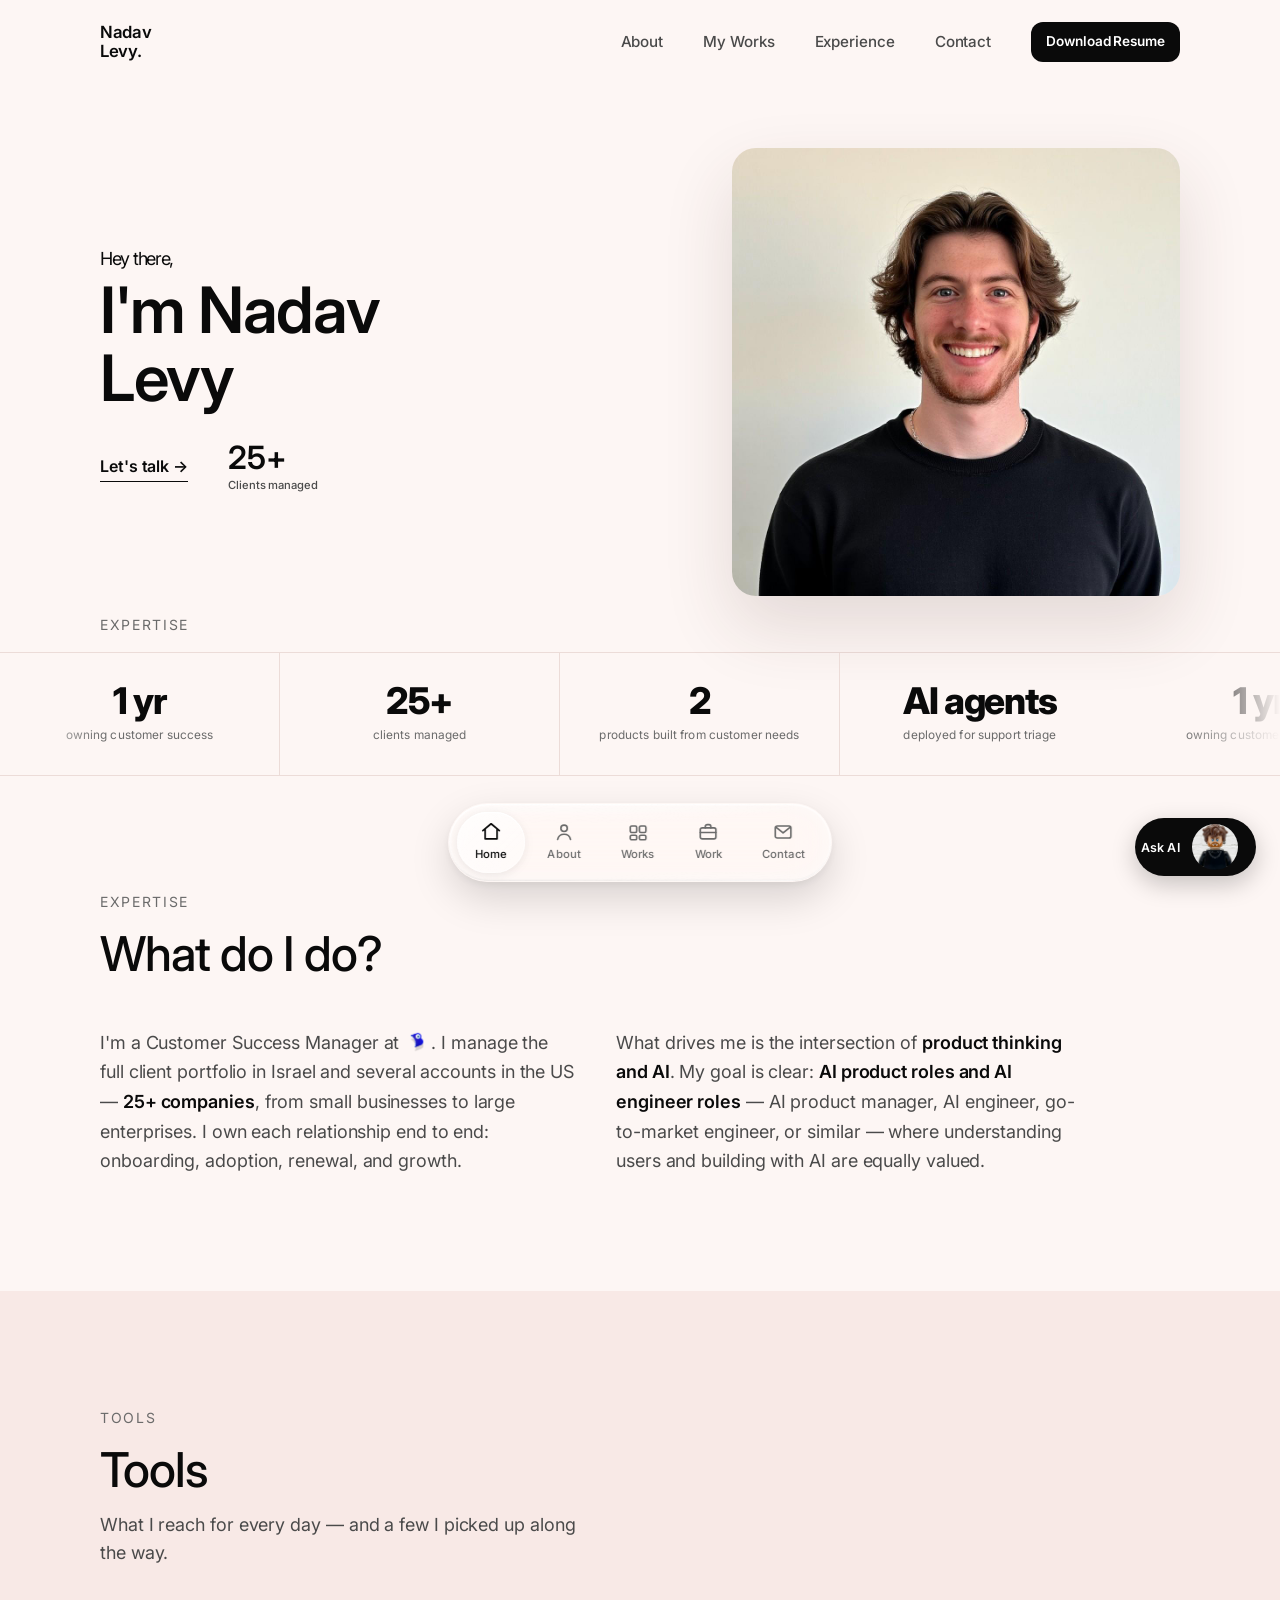
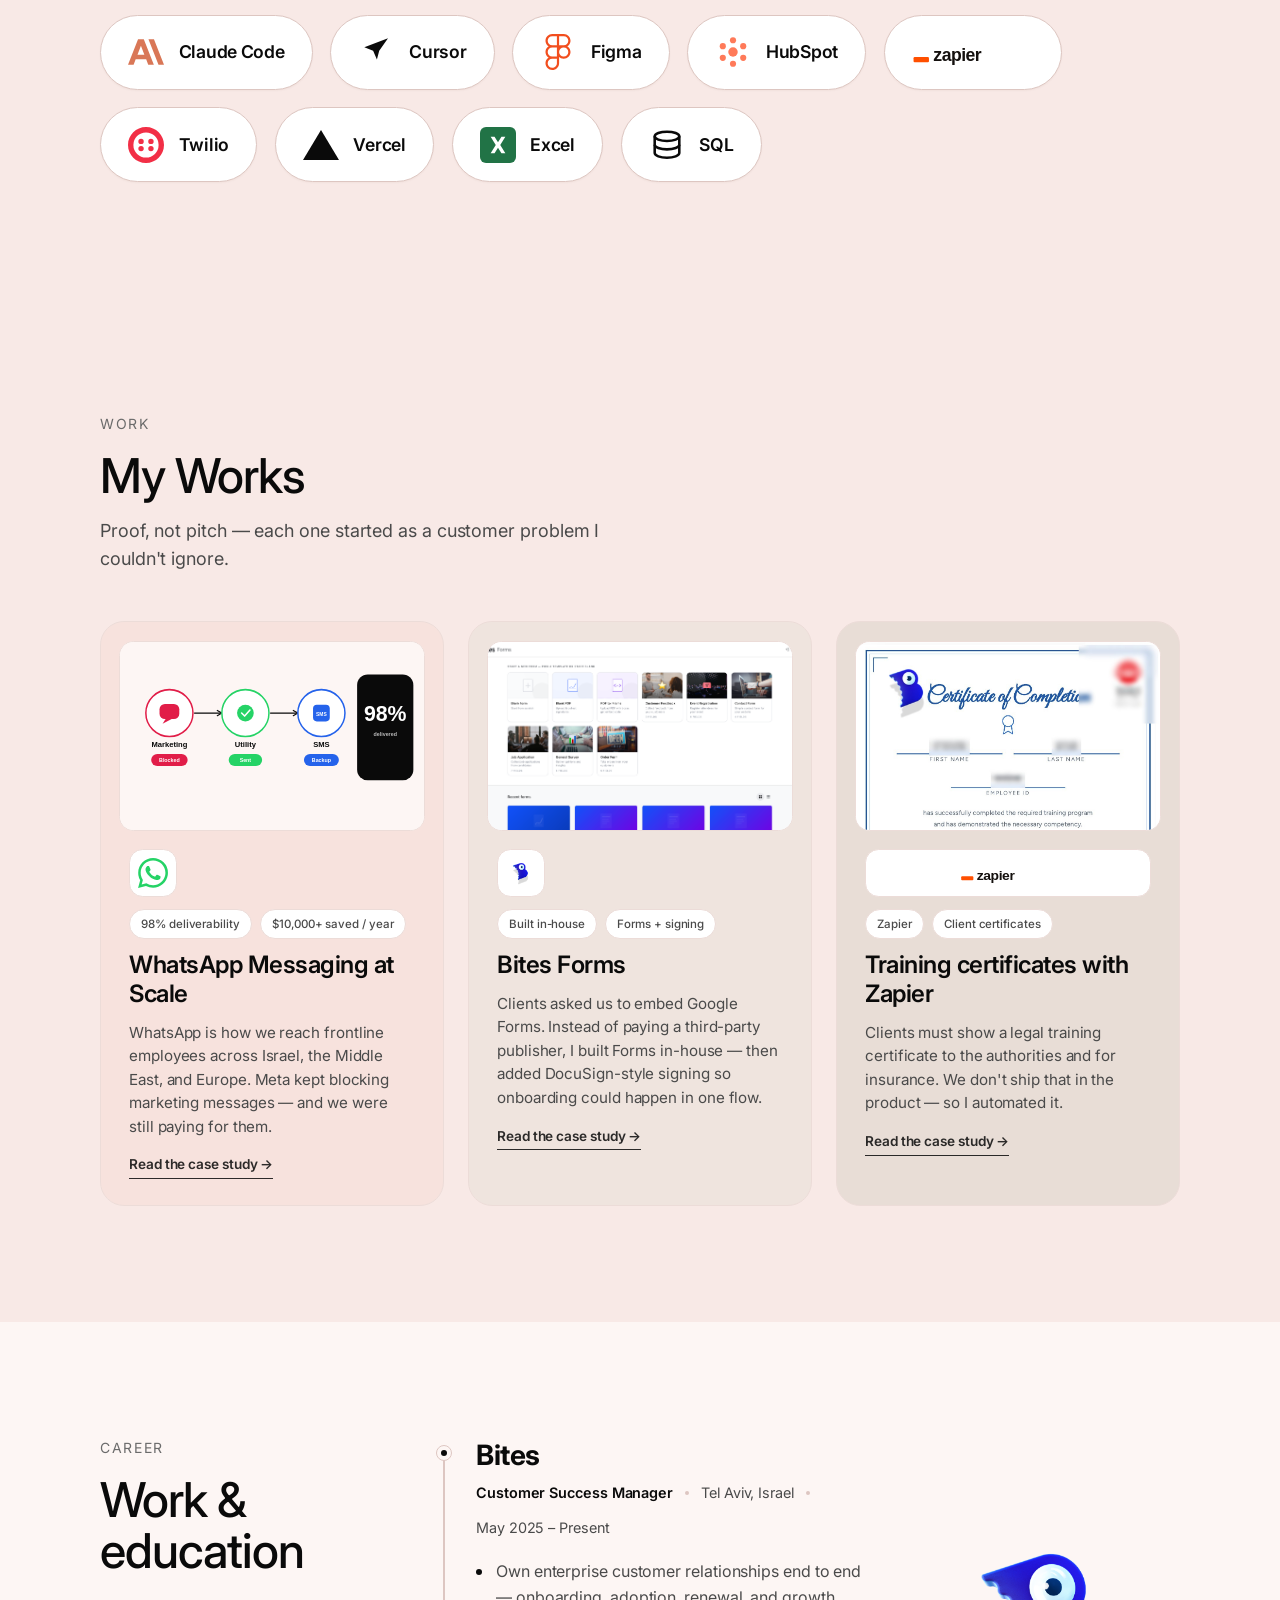
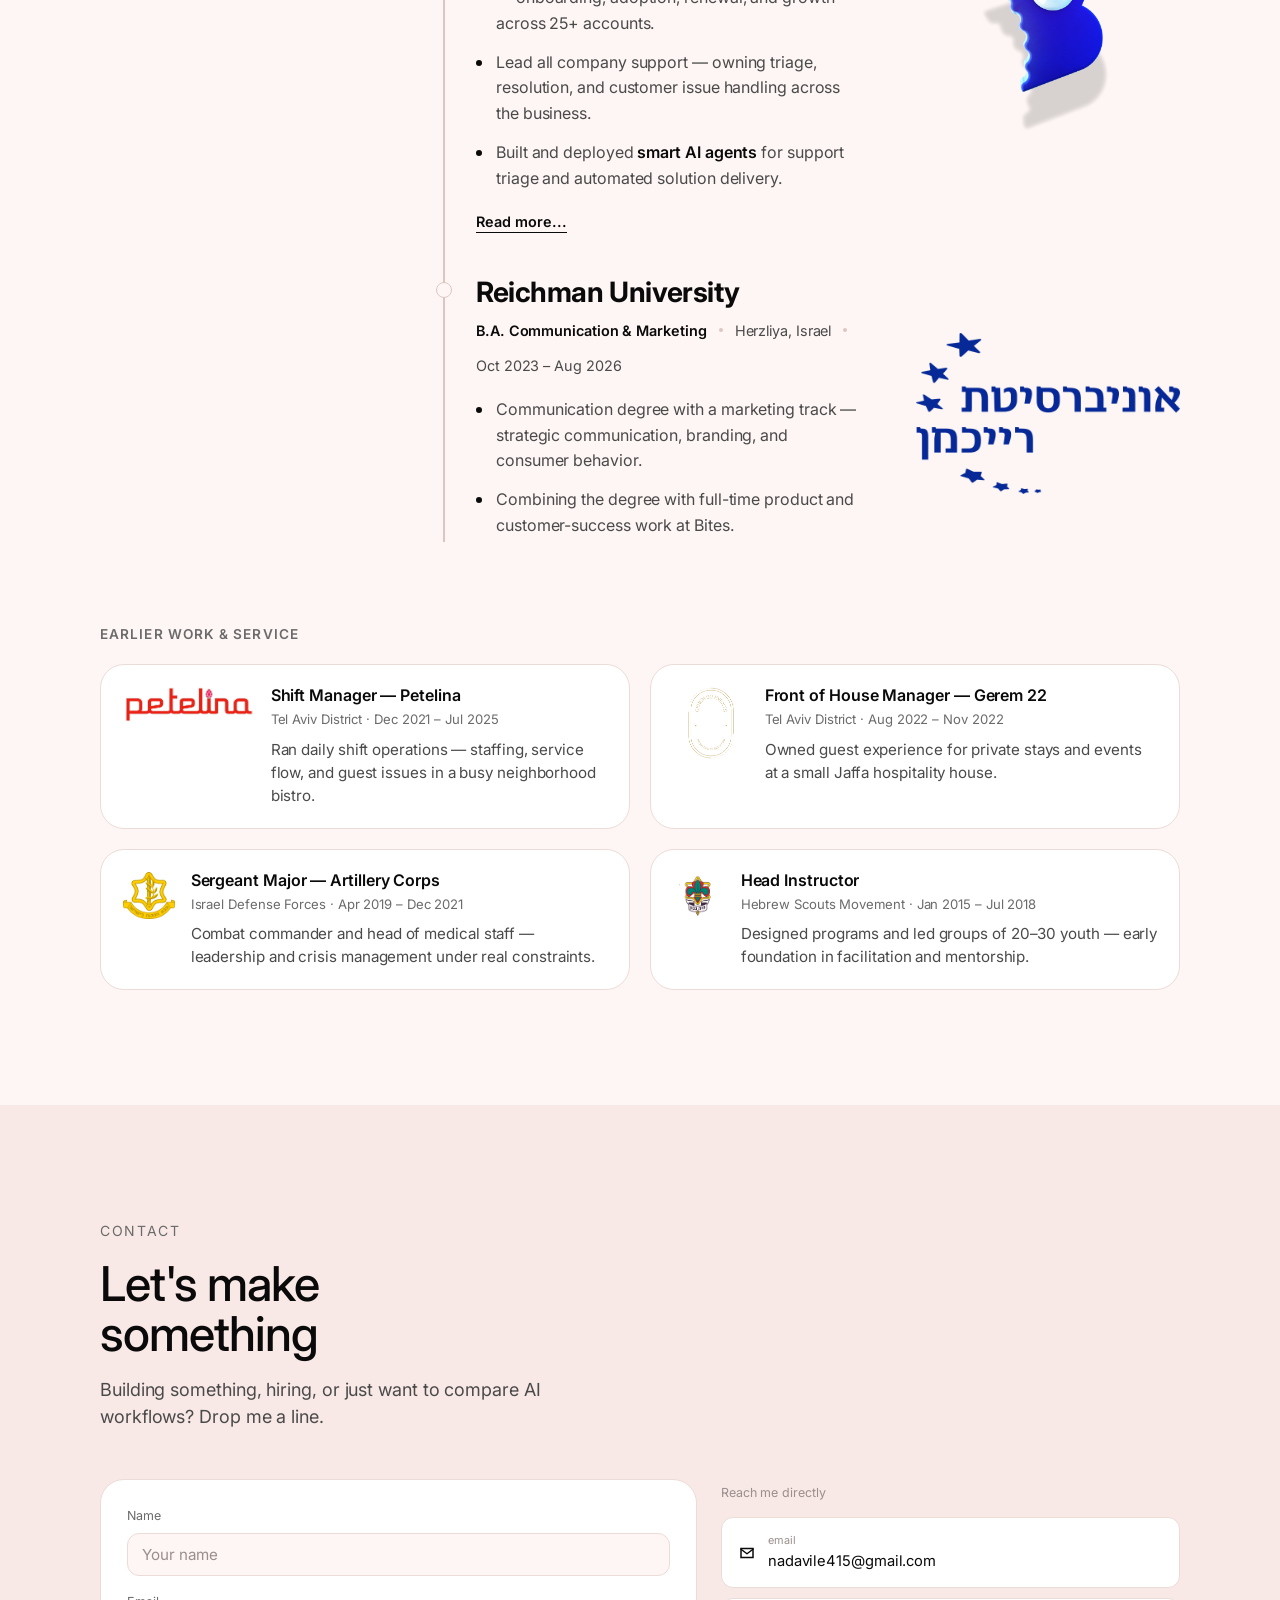
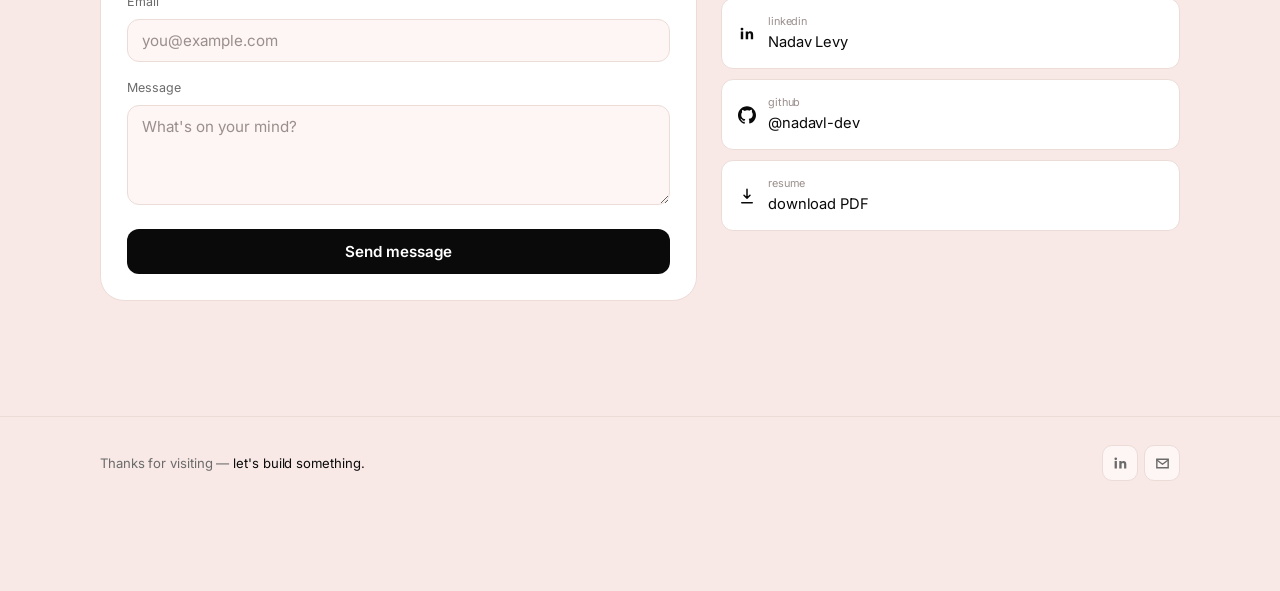
==== commit bf53b719: "Fix Zapier wordmark contrast on Tools and work card Co-authored-by: nadavl-dev <nadavl-dev@users.nor" ====
--- a/index.html
+++ b/index.html
@@ -146,7 +146,7 @@
       <li class="stack__item"><img src="logos/cursor.svg" alt="" loading="lazy">Cursor</li>
       <li class="stack__item"><img src="logos/figma.svg" alt="" loading="lazy">Figma</li>
       <li class="stack__item"><img src="logos/hubspot.svg" alt="" loading="lazy">HubSpot</li>
-      <li class="stack__item"><img class="stack__logo--wide" src="logos/zapier.png?v=2" alt="Zapier" loading="lazy"></li>
+      <li class="stack__item"><img class="stack__logo--wide" src="logos/zapier.svg?v=3" alt="Zapier" loading="lazy"></li>
       <li class="stack__item"><img src="logos/twilio.svg" alt="" loading="lazy">Twilio</li>
       <li class="stack__item"><img src="logos/vercel.svg" alt="" loading="lazy">Vercel</li>
       <li class="stack__item"><img src="logos/excel.svg" alt="" loading="lazy">Excel</li>
@@ -206,7 +206,7 @@
        <img src="zapier-cert-en.jpg?v=2" alt="Real training certificate from the flow — employee name, ID, and company blurred" loading="lazy">
       </figure>
       <div class="work-card__body">
-       <span class="work-card__mark work-card__mark--wide"><img src="logos/zapier.png?v=2" alt="Zapier"></span>
+       <span class="work-card__mark work-card__mark--wide"><img src="logos/zapier.svg?v=3" alt="Zapier"></span>
        <div class="work-card__tags">
         <span class="work-card__tag">Zapier</span>
         <span class="work-card__tag">Client certificates</span>
--- a/style.css
+++ b/style.css
@@ -766,7 +766,7 @@
 }
 .stack__item:hover { transform: translateY(-2px); box-shadow: var(--shadow-md); }
 .stack__item img { width: 36px; height: 36px; object-fit: contain; }
-.stack__item img.stack__logo--wide { width: 118px; height: 28px; }
+.stack__item img.stack__logo--wide { width: 122px; height: 30px; }
 
 /* ============================================================
    CAPABILITIES — 3-column list grid (Kane)
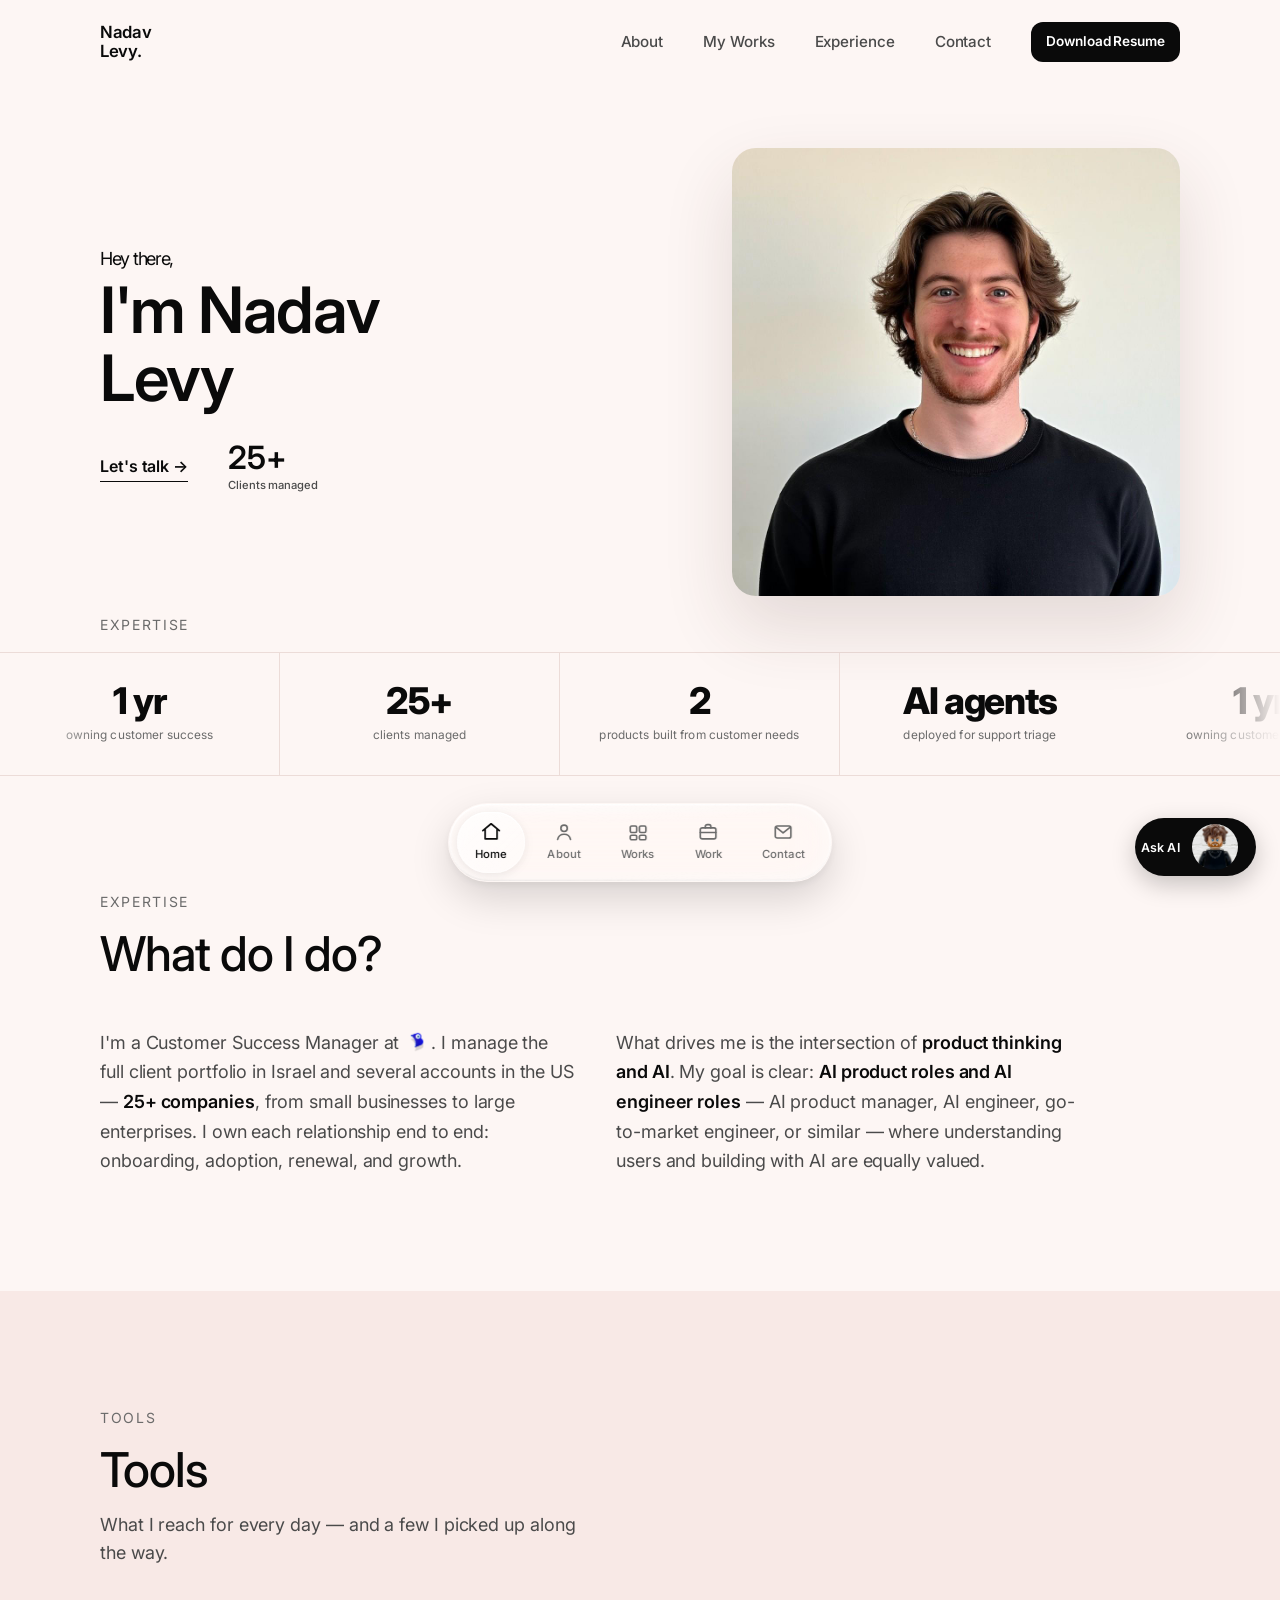
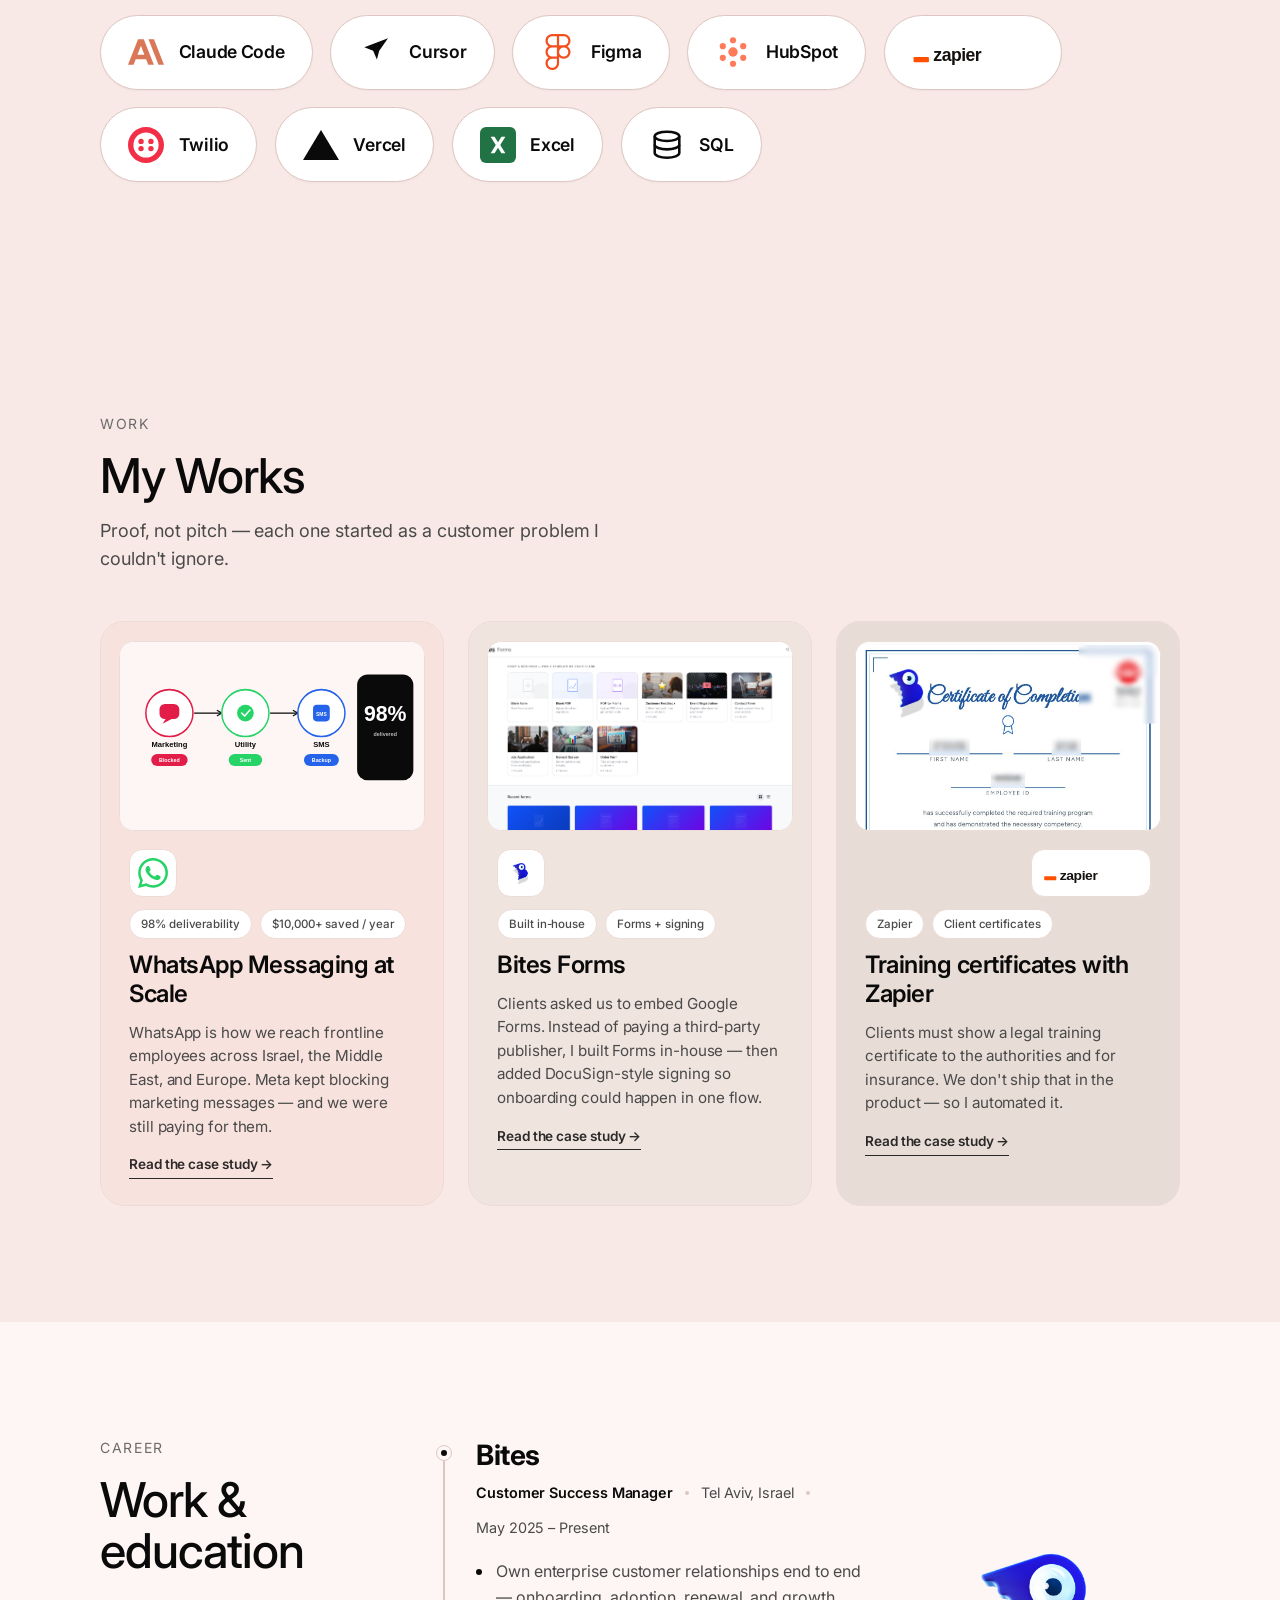
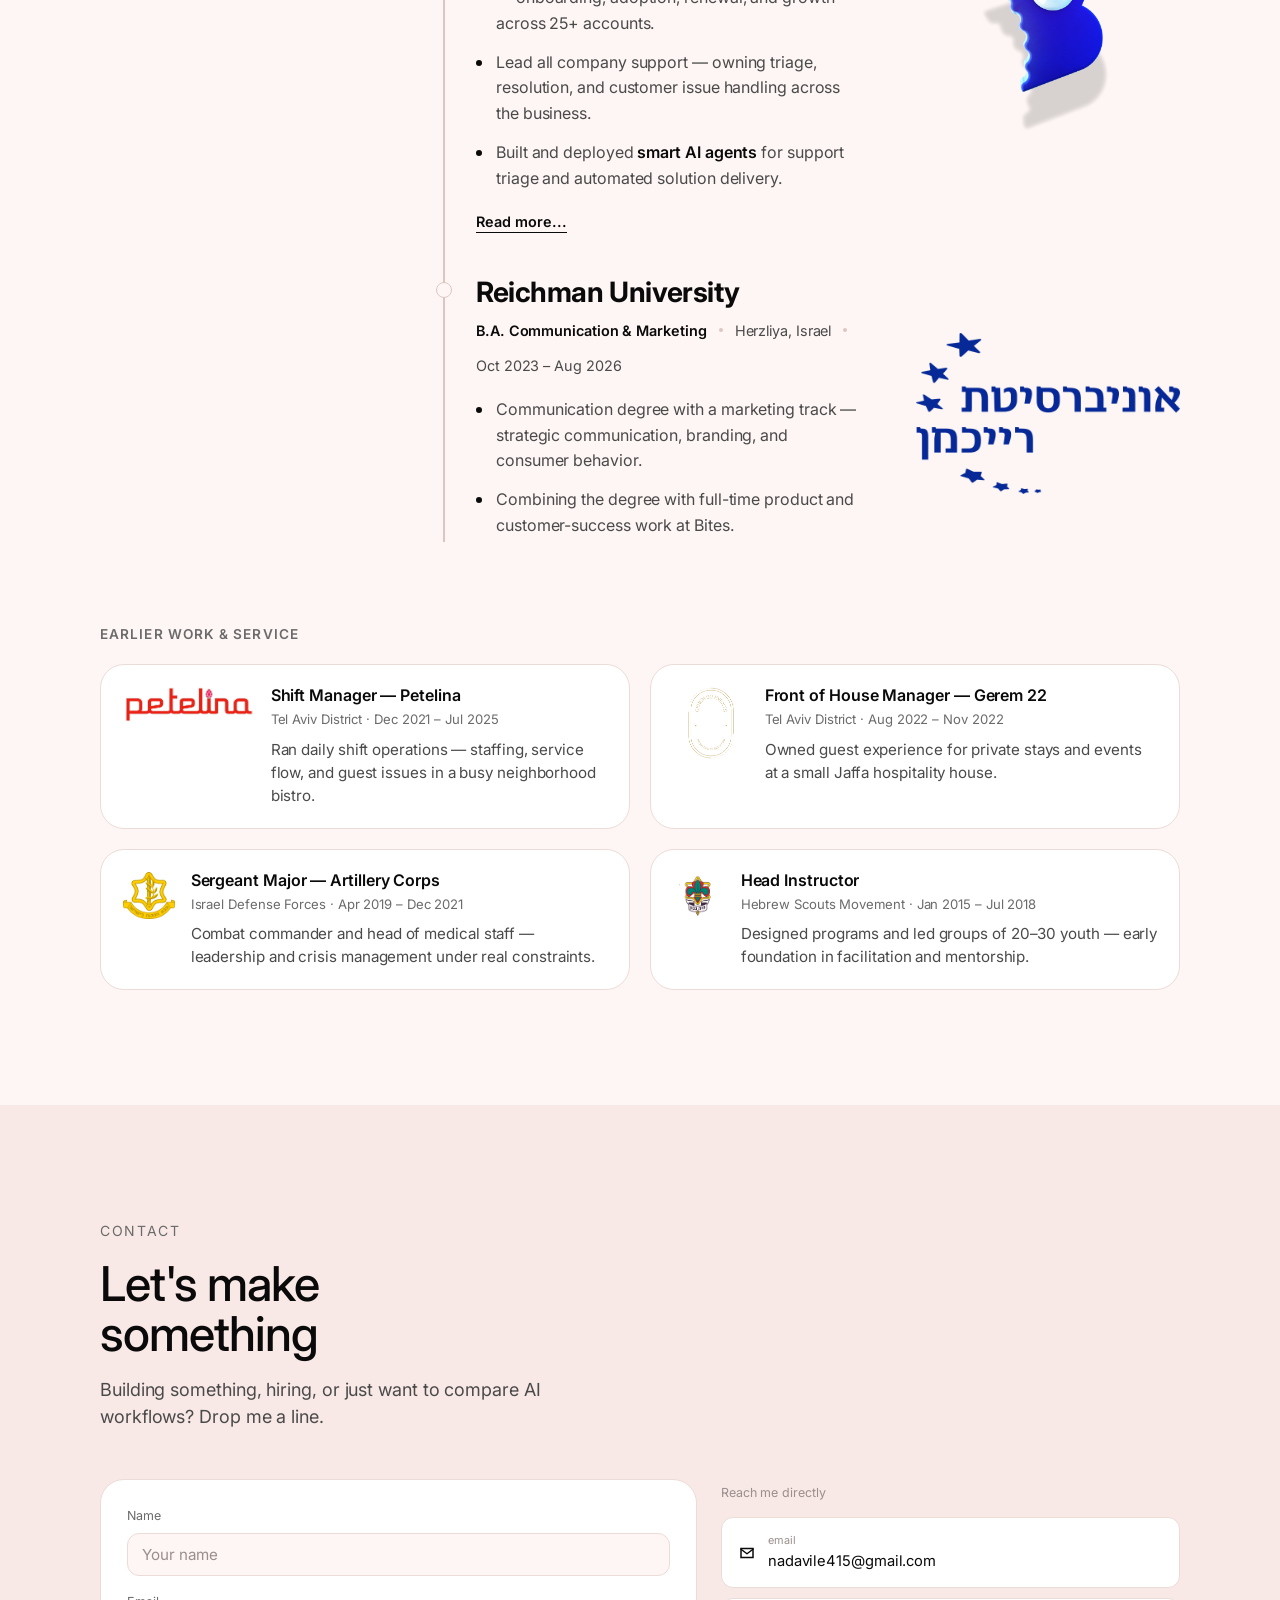
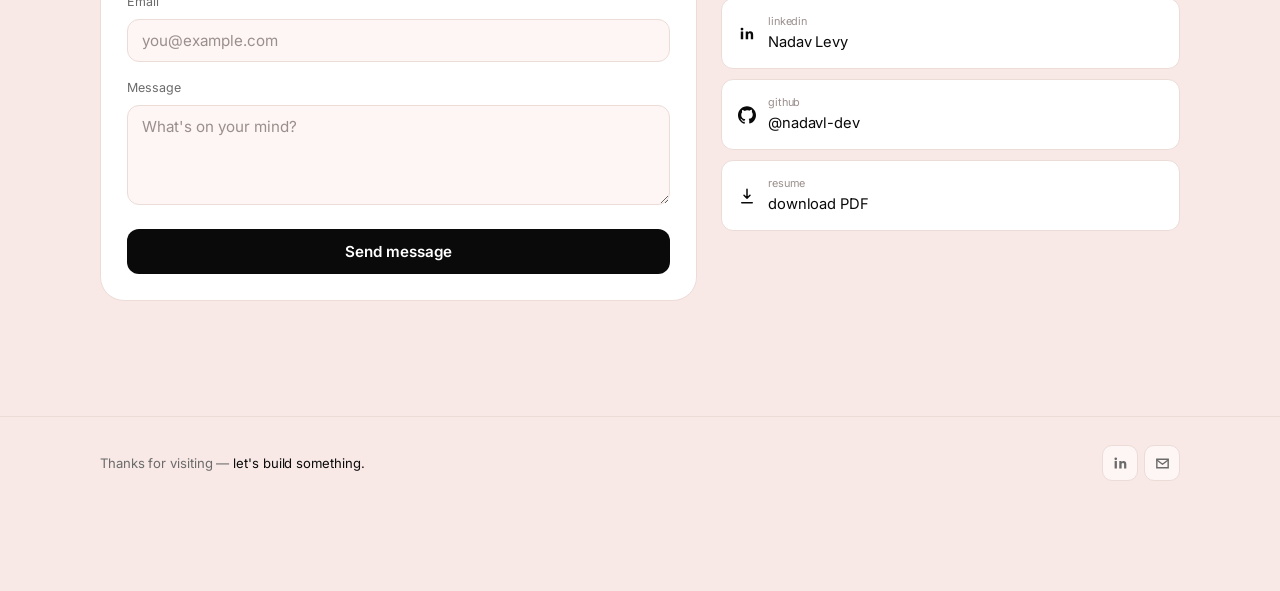
==== commit e44467a5: "Place Zapier logo on the right of the case study Co-authored-by: nadavl-dev <nadavl-dev@users.norepl" ====
--- a/index.html
+++ b/index.html
@@ -36,7 +36,7 @@
  <link rel="preconnect" href="https://fonts.gstatic.com" crossorigin />
  <link href="https://fonts.googleapis.com/css2?family=Inter:wght@400;500;600;700&family=JetBrains+Mono:wght@400;500;600&display=swap" rel="stylesheet" />
 
- <link rel="stylesheet" href="style.css?v=52" />
+ <link rel="stylesheet" href="style.css?v=53" />
 </head>
 <body class="is-ready">
 
@@ -206,7 +206,7 @@
        <img src="zapier-cert-en.jpg?v=2" alt="Real training certificate from the flow — employee name, ID, and company blurred" loading="lazy">
       </figure>
       <div class="work-card__body">
-       <span class="work-card__mark work-card__mark--wide"><img src="logos/zapier.svg?v=3" alt="Zapier"></span>
+       <span class="work-card__mark work-card__mark--wide work-card__mark--end"><img src="logos/zapier.svg?v=3" alt="Zapier"></span>
        <div class="work-card__tags">
         <span class="work-card__tag">Zapier</span>
         <span class="work-card__tag">Client certificates</span>
--- a/style.css
+++ b/style.css
@@ -875,6 +875,7 @@
   padding: 0 0.7rem;
 }
 .work-card__mark--wide img { width: 96px; height: 24px; }
+.work-card__mark--end { align-self: flex-end; }
 .work-card__tags {
   display: flex;
   flex-wrap: wrap;
@@ -2500,6 +2501,20 @@
   transition: color 0.2s var(--ease);
 }
 .case-hero__back:hover { color: var(--text); }
+.case-hero__row {
+  display: flex;
+  align-items: flex-start;
+  justify-content: space-between;
+  gap: clamp(1.5rem, 4vw, 3.5rem);
+}
+.case-hero__copy { min-width: 0; flex: 1; }
+.case-hero__logo {
+  display: block;
+  width: min(220px, 32vw);
+  height: auto;
+  flex-shrink: 0;
+  margin-top: 0.35rem;
+}
 .case-hero__title {
   font-size: clamp(2.4rem, 5.6vw, 3.75rem);
   font-weight: 600;
@@ -2627,6 +2642,7 @@
 .case-next__link:hover { gap: 1rem; opacity: 0.75; }
 @media (max-width: 767px) {
   .case-section__grid { grid-template-columns: 1fr; gap: 1rem; }
+  .case-hero__logo { width: 140px; }
 }
 
 /* ============================================================
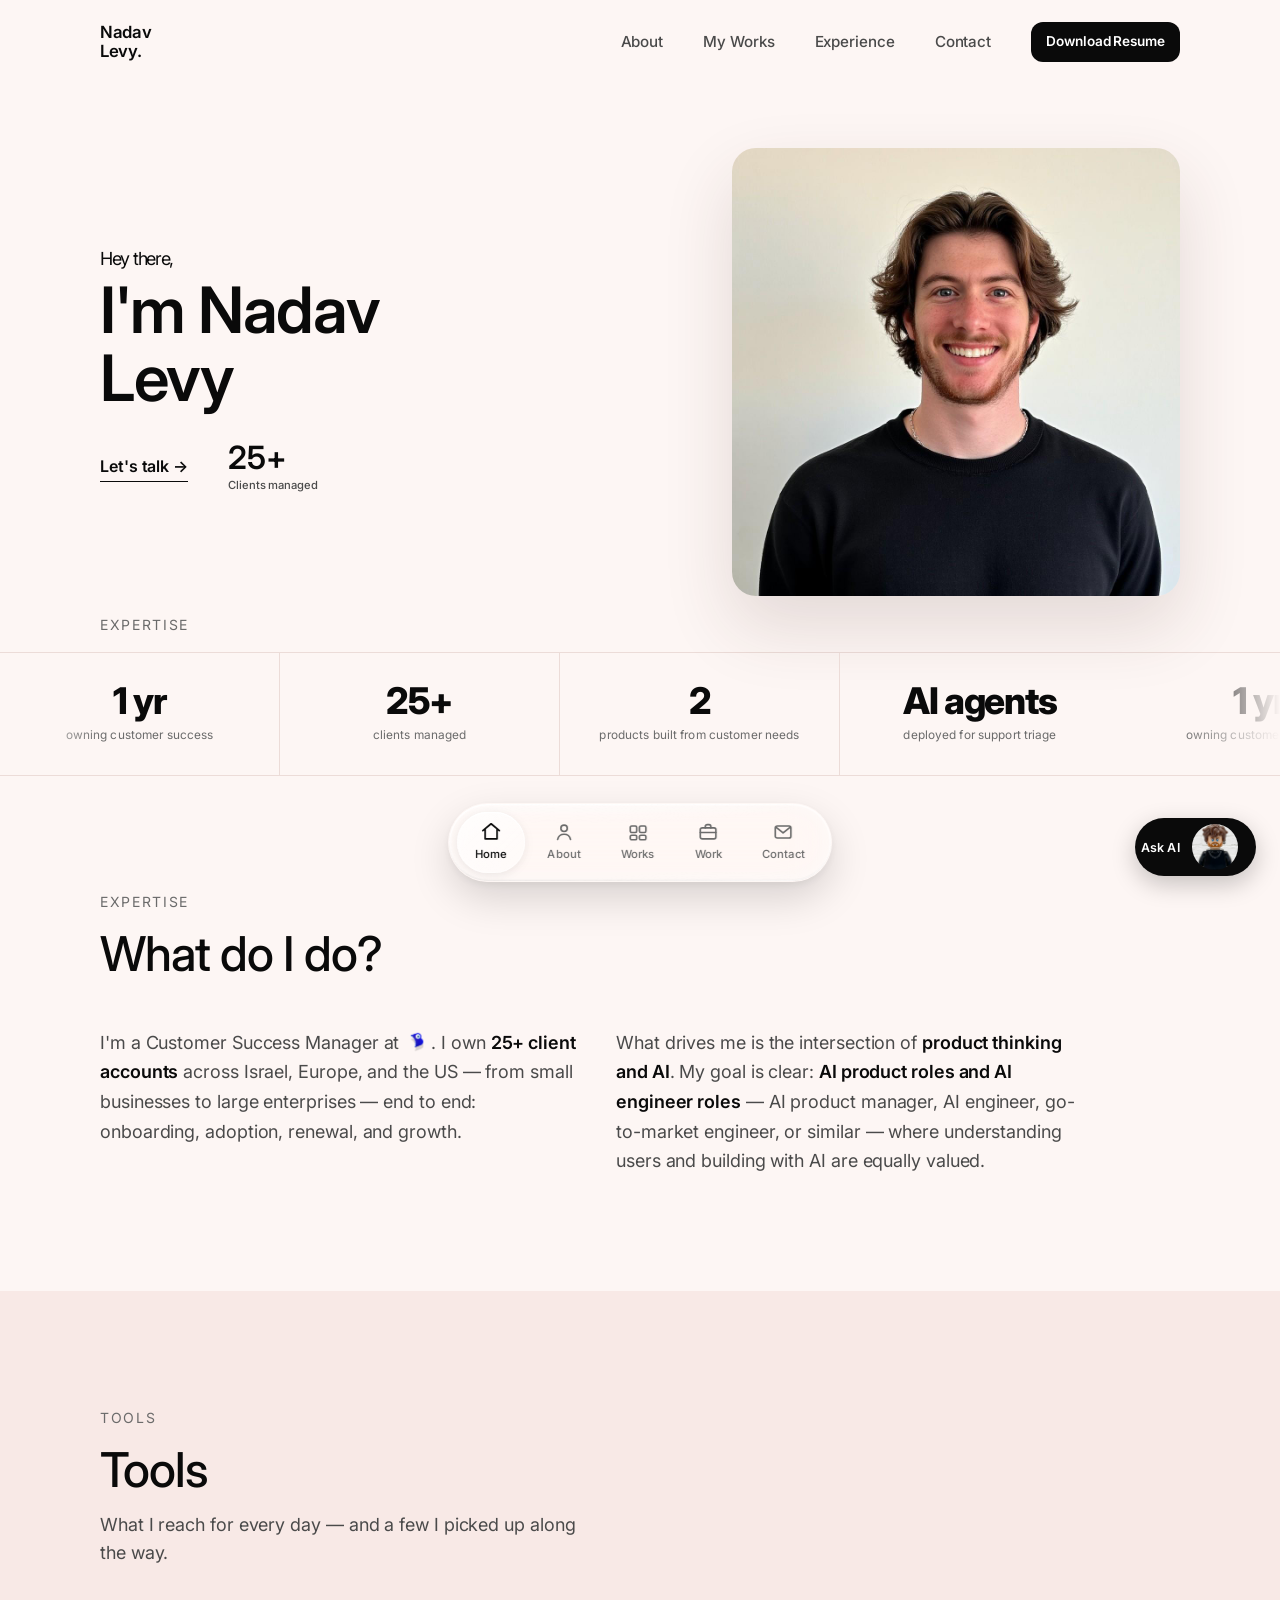
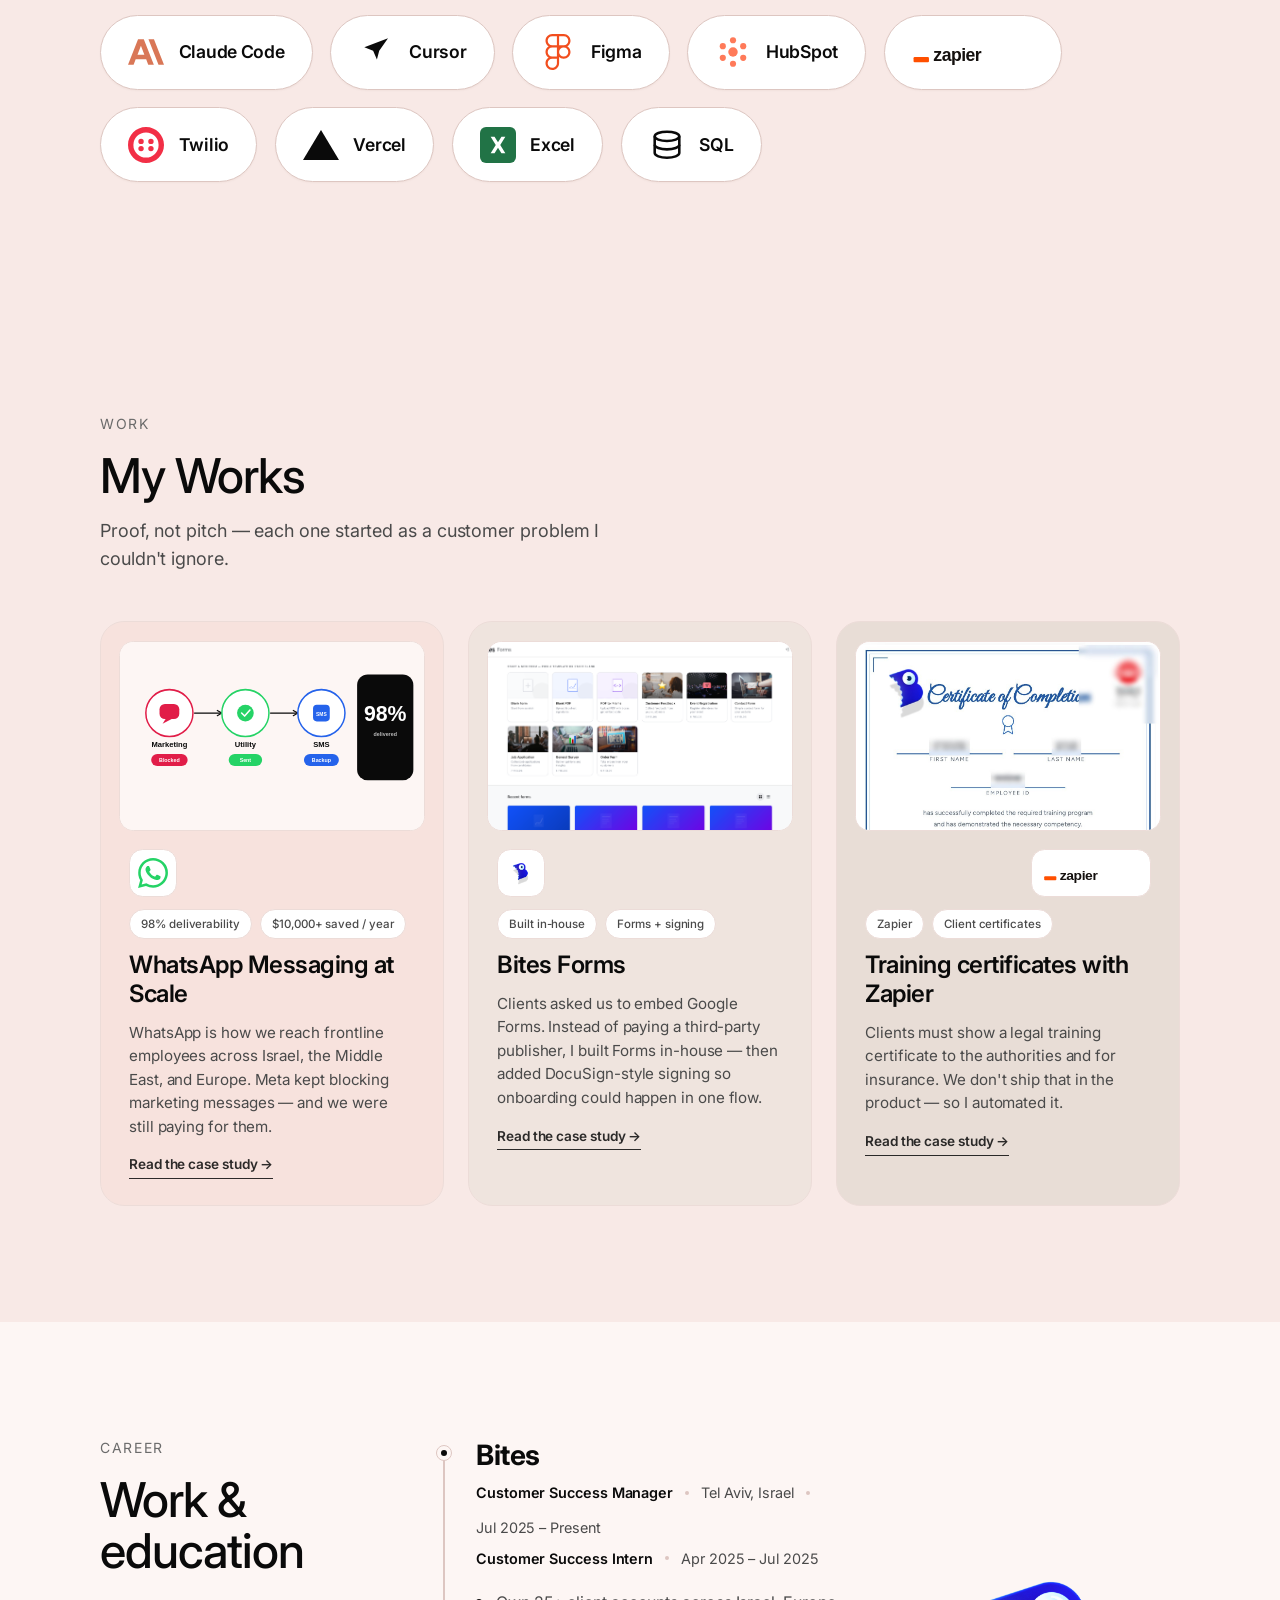
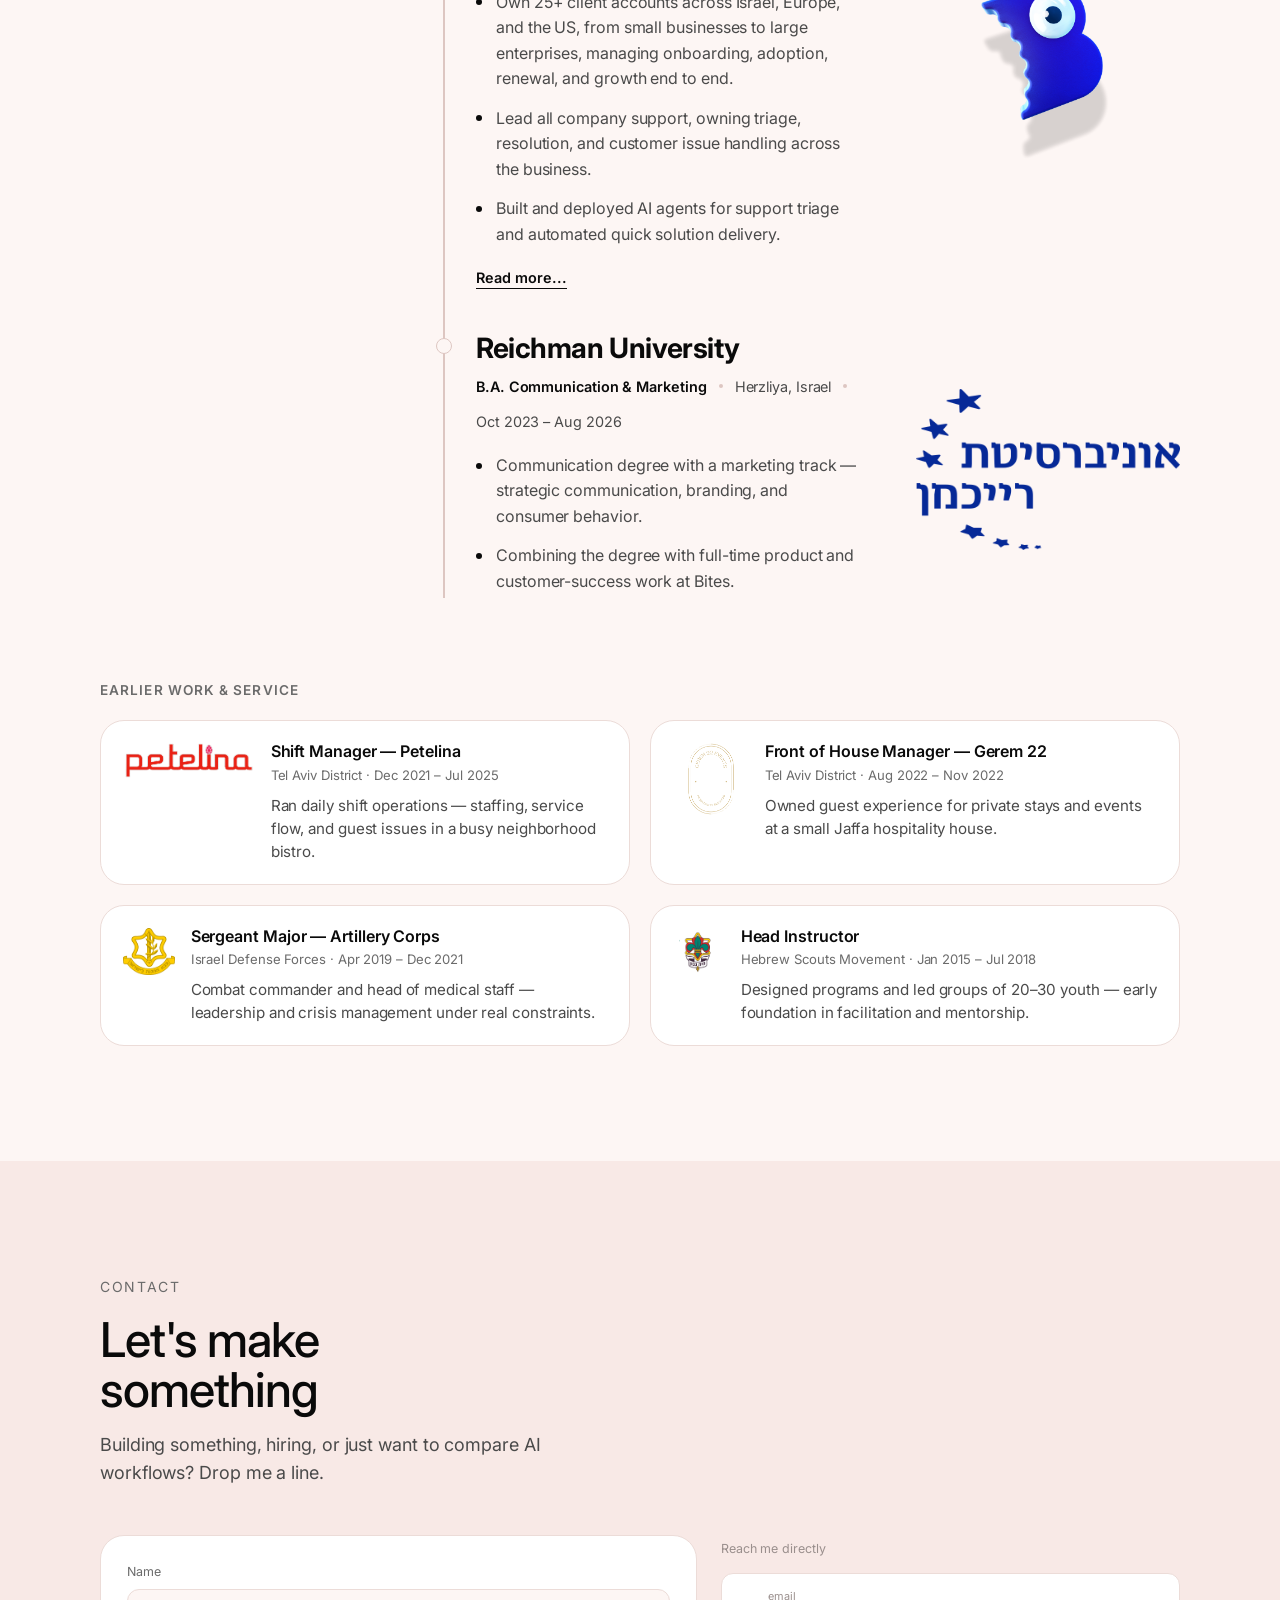
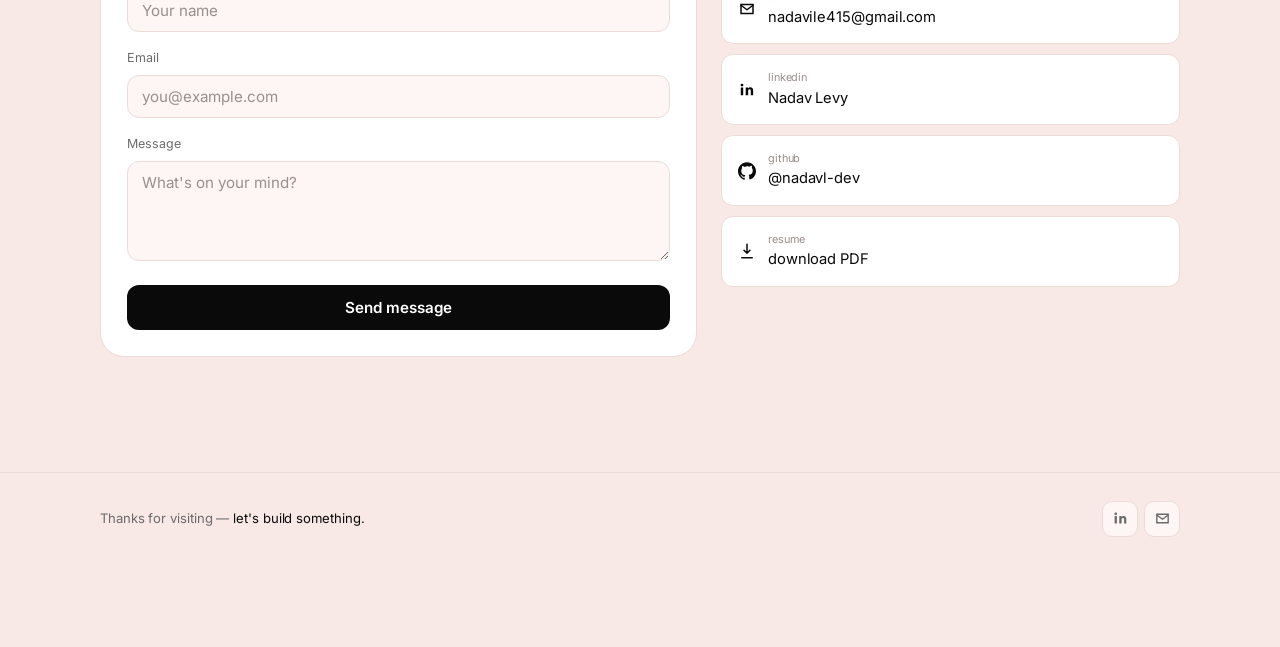
==== commit 7beb7a6d: "Rewrite Zapier case study flow and match Bites to the CV Co-authored-by: nadavl-dev <nadavl-dev@user" ====
--- a/index.html
+++ b/index.html
@@ -36,7 +36,7 @@
  <link rel="preconnect" href="https://fonts.gstatic.com" crossorigin />
  <link href="https://fonts.googleapis.com/css2?family=Inter:wght@400;500;600;700&family=JetBrains+Mono:wght@400;500;600&display=swap" rel="stylesheet" />
 
- <link rel="stylesheet" href="style.css?v=53" />
+ <link rel="stylesheet" href="style.css?v=54" />
 </head>
 <body class="is-ready">
 
@@ -125,7 +125,7 @@
     </header>
 
     <div class="expertise__prose reveal">
-     <p>I'm a Customer Success Manager at <img class="inline-logo" src="bites-logo.png" alt="Bites">. I manage the full client portfolio in Israel and several accounts in the US — <strong>25+ companies</strong>, from small businesses to large enterprises. I own each relationship end to end: onboarding, adoption, renewal, and growth.</p>
+     <p>I'm a Customer Success Manager at <img class="inline-logo" src="bites-logo.png" alt="Bites">. I own <strong>25+ client accounts</strong> across Israel, Europe, and the US — from small businesses to large enterprises — end to end: onboarding, adoption, renewal, and growth.</p>
      <p>What drives me is the intersection of <strong>product thinking and AI</strong>. My goal is clear: <strong>AI product roles and AI engineer roles</strong> — AI product manager, AI engineer, go-to-market engineer, or similar — where understanding users and building with AI are equally valued.</p>
     </div>
    </div>
@@ -240,20 +240,25 @@
          <span class="exp__dot" aria-hidden="true"></span>
          <span>Tel Aviv, Israel</span>
          <span class="exp__dot" aria-hidden="true"></span>
-         <span>May 2025 &ndash; Present</span>
+         <span>Jul 2025 &ndash; Present</span>
+        </div>
+        <div class="exp__meta">
+         <strong>Customer Success Intern</strong>
+         <span class="exp__dot" aria-hidden="true"></span>
+         <span>Apr 2025 &ndash; Jul 2025</span>
         </div>
         <ul class="exp__bullets">
-         <li>Own enterprise customer relationships end to end — onboarding, adoption, renewal, and growth across 25+ accounts.</li>
-         <li>Lead all company support — owning triage, resolution, and customer issue handling across the business.</li>
-         <li>Built and deployed <strong>smart AI agents</strong> for support triage and automated solution delivery.</li>
+         <li>Own 25+ client accounts across Israel, Europe, and the US, from small businesses to large enterprises, managing onboarding, adoption, renewal, and growth end to end.</li>
+         <li>Lead all company support, owning triage, resolution, and customer issue handling across the business.</li>
+         <li>Built and deployed AI agents for support triage and automated quick solution delivery.</li>
         </ul>
         <div class="exp__hidden">
          <div>
           <ul class="exp__bullets" style="margin-top:.85rem">
-           <li>Built a WhatsApp fallback so blocked marketing messages retry as <strong>utility</strong>, then <strong>SMS</strong> — <strong>98% deliverability</strong> and <strong>$10,000+ saved a year</strong>, because utility costs far less than resending marketing.</li>
-           <li>Built <strong>Bites Forms</strong> in-house after clients asked to embed Google Forms — then added DocuSign-style signing for employee onboarding. Email copies go out automatically; everything is stored in our database.</li>
-           <li>Translate recurring customer friction into product feedback and feature priorities for the product team.</li>
-           <li>Use AI tools daily to move faster across research, customer comms, prototypes, and analysis.</li>
+           <li>Built a WhatsApp fallback system that reroutes blocked marketing messages as utility, then SMS, reaching 98% deliverability for all client distributions.</li>
+           <li>Built Bites Forms in-house with DocuSign-style signing that lets clients onboard their employees digitally.</li>
+           <li>Turn recurring client issues into product feedback and feature specs, working as part of the product team on design and prioritization.</li>
+           <li>Lead product demos, onboarding sessions, new-feature intros for clients, and run feature kickoffs for the R&amp;D team.</li>
           </ul>
          </div>
         </div>
@@ -449,6 +454,6 @@
   </form>
  </div>
 
- <script src="script.js?v=43"></script>
+ <script src="script.js?v=44"></script>
 </body>
 </html>
--- a/style.css
+++ b/style.css
@@ -1050,6 +1050,7 @@
   color: var(--text-secondary);
 }
 .exp__meta strong { color: var(--text); font-weight: 600; }
+.exp__meta + .exp__meta { margin-top: -0.8rem; }
 .exp__dot {
   width: 4px;
   height: 4px;
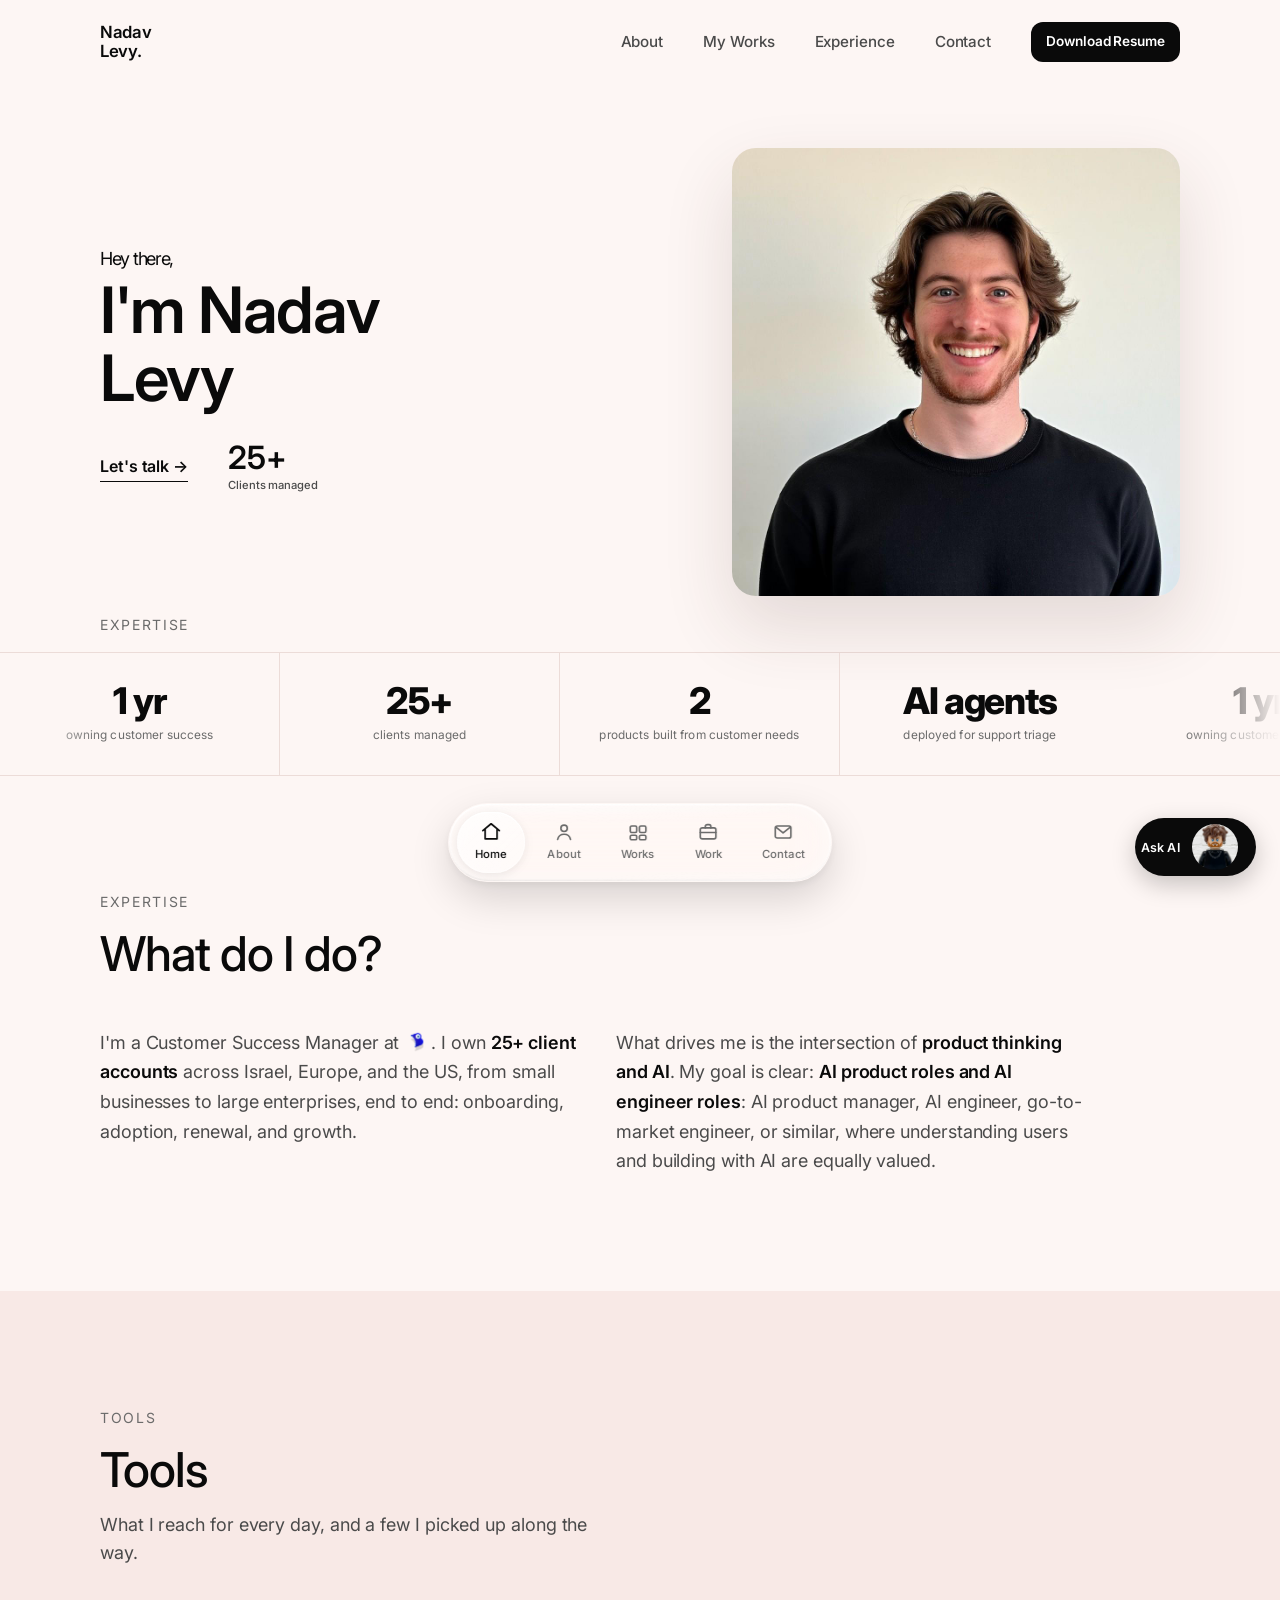
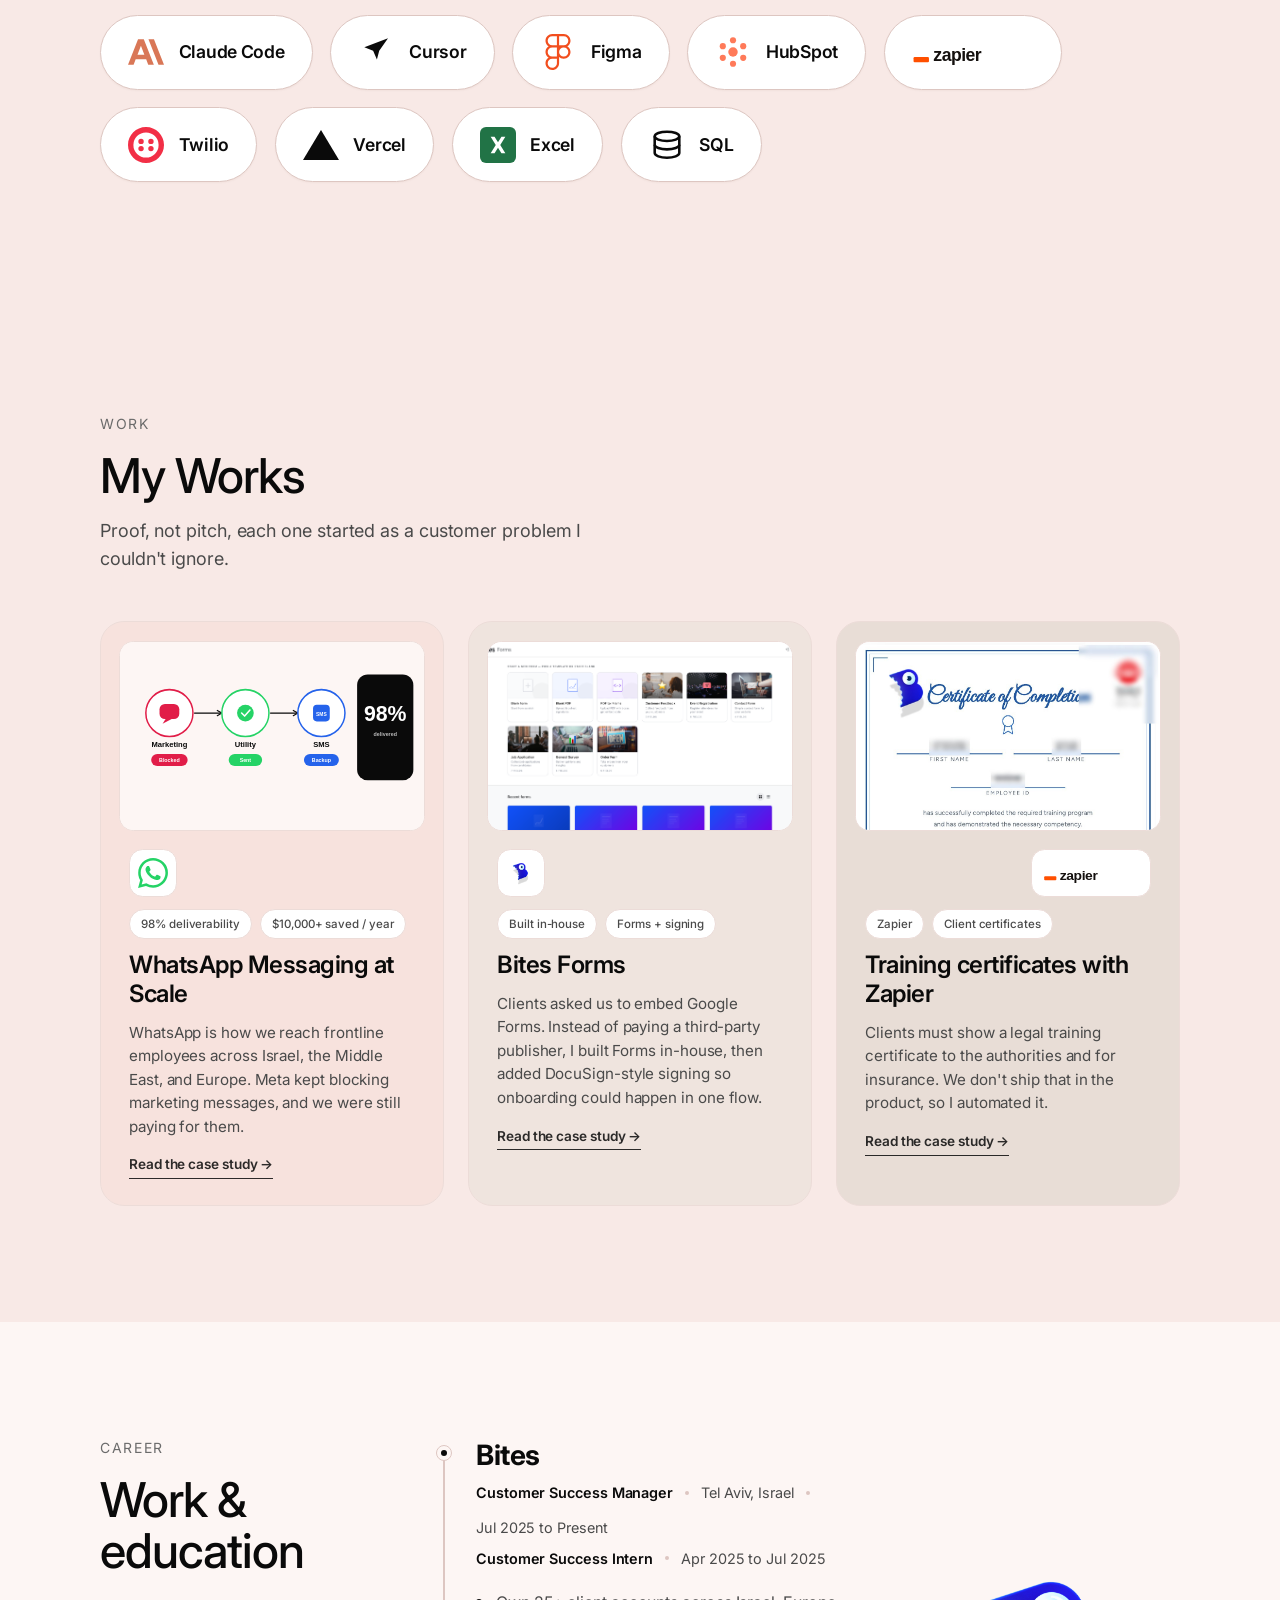
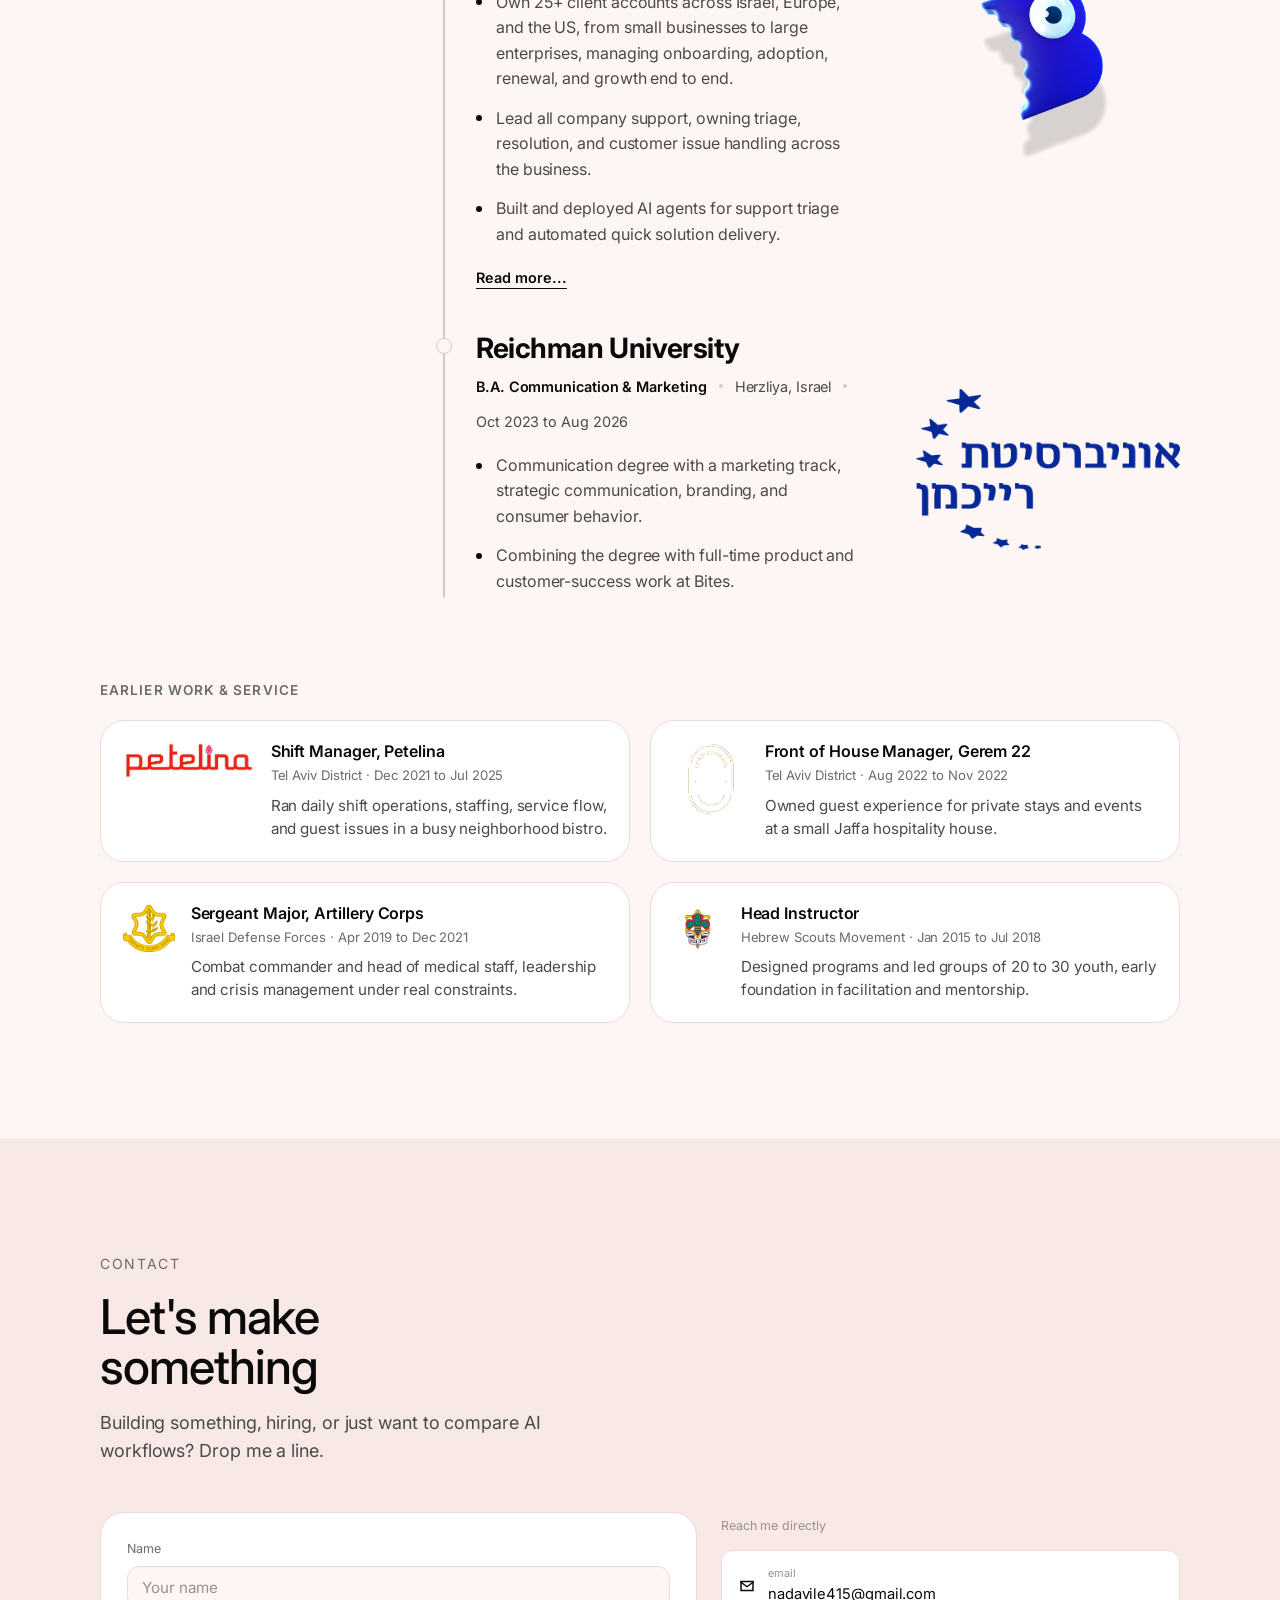
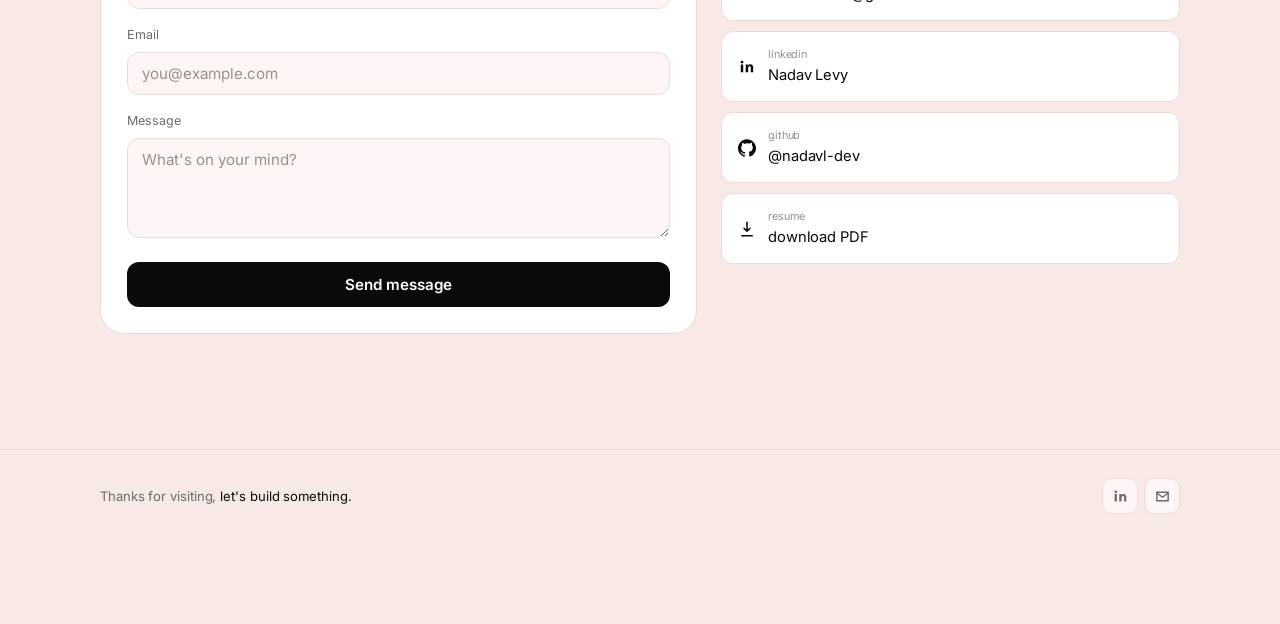
==== commit 6dc7e47c: "Remove em dashes and en dashes from site copy Co-authored-by: nadavl-dev <nadavl-dev@users.noreply.g" ====
--- a/index.html
+++ b/index.html
@@ -4,15 +4,15 @@
  <meta charset="UTF-8" />
  <meta name="viewport" content="width=device-width, initial-scale=1.0" />
 
- <title>Nadav Levy — AI Product Builder</title>
- <meta name="description" content="Nadav Levy — AI product builder with a customer success foundation. Leads company support, built smart AI agents for triage, shipped WhatsApp at scale and Bites Forms. Open to AI product and GTM engineering roles." />
+ <title>Nadav Levy, AI Product Builder</title>
+ <meta name="description" content="Nadav Levy, AI product builder with a customer success foundation. Leads company support, built smart AI agents for triage, shipped WhatsApp at scale and Bites Forms. Open to AI product and GTM engineering roles." />
  <meta name="author" content="Nadav Levy" />
  <meta name="theme-color" content="#fdf6f4" />
 
  <!-- Open Graph -->
  <meta property="og:type" content="website" />
- <meta property="og:title" content="Nadav Levy — AI Product Builder" />
- <meta property="og:description" content="AI product builder with a customer success foundation — shipping AI-assisted products, workflows, and measurable business results." />
+ <meta property="og:title" content="Nadav Levy, AI Product Builder" />
+ <meta property="og:description" content="AI product builder with a customer success foundation, shipping AI-assisted products, workflows, and measurable business results." />
  <meta property="og:locale" content="en_US" />
  <meta property="og:url" content="https://portfolio-nadavl-devs-projects.vercel.app/" />
  <meta property="og:image" content="https://portfolio-nadavl-devs-projects.vercel.app/og-image.jpg" />
@@ -22,8 +22,8 @@
 
  <!-- Twitter -->
  <meta name="twitter:card" content="summary_large_image" />
- <meta name="twitter:title" content="Nadav Levy — AI Product Builder" />
- <meta name="twitter:description" content="AI product builder with a customer success foundation — shipping AI-assisted products, workflows, and measurable business results." />
+ <meta name="twitter:title" content="Nadav Levy, AI Product Builder" />
+ <meta name="twitter:description" content="AI product builder with a customer success foundation, shipping AI-assisted products, workflows, and measurable business results." />
  <meta name="twitter:image" content="https://portfolio-nadavl-devs-projects.vercel.app/og-image.jpg" />
 
  <!-- Favicon: inline SVG "NL" mark -->
@@ -110,7 +110,7 @@
        <span class="impact__num">AI agents</span>
        <span class="impact__label">deployed for support triage</span>
       </div>
-      <!-- add more .impact__stat blocks here — they will scroll automatically -->
+      <!-- add more .impact__stat blocks here, they will scroll automatically -->
      </div>
     </div>
    </div>
@@ -125,8 +125,8 @@
     </header>
 
     <div class="expertise__prose reveal">
-     <p>I'm a Customer Success Manager at <img class="inline-logo" src="bites-logo.png" alt="Bites">. I own <strong>25+ client accounts</strong> across Israel, Europe, and the US — from small businesses to large enterprises — end to end: onboarding, adoption, renewal, and growth.</p>
-     <p>What drives me is the intersection of <strong>product thinking and AI</strong>. My goal is clear: <strong>AI product roles and AI engineer roles</strong> — AI product manager, AI engineer, go-to-market engineer, or similar — where understanding users and building with AI are equally valued.</p>
+     <p>I'm a Customer Success Manager at <img class="inline-logo" src="bites-logo.png" alt="Bites">. I own <strong>25+ client accounts</strong> across Israel, Europe, and the US, from small businesses to large enterprises, end to end: onboarding, adoption, renewal, and growth.</p>
+     <p>What drives me is the intersection of <strong>product thinking and AI</strong>. My goal is clear: <strong>AI product roles and AI engineer roles</strong>: AI product manager, AI engineer, go-to-market engineer, or similar, where understanding users and building with AI are equally valued.</p>
     </div>
    </div>
   </section>
@@ -137,7 +137,7 @@
     <header class="section__head reveal">
      <span class="section__index">Tools</span>
      <h2 class="section__title">Tools</h2>
-     <p class="section__lead">What I reach for every day — and a few I picked up along the way.</p>
+     <p class="section__lead">What I reach for every day, and a few I picked up along the way.</p>
     </header>
 
     <div class="stack reveal">
@@ -162,7 +162,7 @@
     <header class="section__head reveal">
      <span class="section__index">Work</span>
      <h2 class="section__title">My Works</h2>
-     <p class="section__lead">Proof, not pitch — each one started as a customer problem I couldn't ignore.</p>
+     <p class="section__lead">Proof, not pitch, each one started as a customer problem I couldn't ignore.</p>
     </header>
 
     <div class="works-grid reveal">
@@ -180,14 +180,14 @@
         <span class="work-card__tag">$10,000+ saved / year</span>
        </div>
        <h3 class="work-card__title">WhatsApp Messaging at Scale</h3>
-       <p class="work-card__desc">WhatsApp is how we reach frontline employees across Israel, the Middle East, and Europe. Meta kept blocking marketing messages — and we were still paying for them.</p>
+       <p class="work-card__desc">WhatsApp is how we reach frontline employees across Israel, the Middle East, and Europe. Meta kept blocking marketing messages, and we were still paying for them.</p>
        <a class="work-card__more" href="whatsapp.html">Read the case study &rarr;</a>
       </div>
      </article>
 
      <article class="work-card work-card--tint-b">
       <figure class="work-card__shot">
-       <img src="bites-forms-templates.png" alt="Bites Forms — template gallery" loading="lazy">
+       <img src="bites-forms-templates.png" alt="Bites Forms, template gallery" loading="lazy">
       </figure>
       <div class="work-card__body">
        <span class="work-card__mark"><img src="bites-logo.png" alt="Bites"></span>
@@ -196,14 +196,14 @@
         <span class="work-card__tag">Forms + signing</span>
        </div>
        <h3 class="work-card__title">Bites Forms</h3>
-       <p class="work-card__desc">Clients asked us to embed Google Forms. Instead of paying a third-party publisher, I built Forms in-house — then added DocuSign-style signing so onboarding could happen in one flow.</p>
+       <p class="work-card__desc">Clients asked us to embed Google Forms. Instead of paying a third-party publisher, I built Forms in-house, then added DocuSign-style signing so onboarding could happen in one flow.</p>
        <a class="work-card__more" href="bites-forms.html">Read the case study &rarr;</a>
       </div>
      </article>
 
      <article class="work-card work-card--tint-c">
       <figure class="work-card__shot">
-       <img src="zapier-cert-en.jpg?v=2" alt="Real training certificate from the flow — employee name, ID, and company blurred" loading="lazy">
+       <img src="zapier-cert-en.jpg?v=2" alt="Real training certificate from the flow, employee name, ID, and company blurred" loading="lazy">
       </figure>
       <div class="work-card__body">
        <span class="work-card__mark work-card__mark--wide work-card__mark--end"><img src="logos/zapier.svg?v=3" alt="Zapier"></span>
@@ -212,7 +212,7 @@
         <span class="work-card__tag">Client certificates</span>
        </div>
        <h3 class="work-card__title">Training certificates with Zapier</h3>
-       <p class="work-card__desc">Clients must show a legal training certificate to the authorities and for insurance. We don't ship that in the product — so I automated it.</p>
+       <p class="work-card__desc">Clients must show a legal training certificate to the authorities and for insurance. We don't ship that in the product, so I automated it.</p>
        <a class="work-card__more" href="zapier.html">Read the case study &rarr;</a>
       </div>
      </article>
@@ -240,12 +240,12 @@
          <span class="exp__dot" aria-hidden="true"></span>
          <span>Tel Aviv, Israel</span>
          <span class="exp__dot" aria-hidden="true"></span>
-         <span>Jul 2025 &ndash; Present</span>
+         <span>Jul 2025 to Present</span>
         </div>
         <div class="exp__meta">
          <strong>Customer Success Intern</strong>
          <span class="exp__dot" aria-hidden="true"></span>
-         <span>Apr 2025 &ndash; Jul 2025</span>
+         <span>Apr 2025 to Jul 2025</span>
         </div>
         <ul class="exp__bullets">
          <li>Own 25+ client accounts across Israel, Europe, and the US, from small businesses to large enterprises, managing onboarding, adoption, renewal, and growth end to end.</li>
@@ -277,10 +277,10 @@
          <span class="exp__dot" aria-hidden="true"></span>
          <span>Herzliya, Israel</span>
          <span class="exp__dot" aria-hidden="true"></span>
-         <span>Oct 2023 &ndash; Aug 2026</span>
+         <span>Oct 2023 to Aug 2026</span>
         </div>
         <ul class="exp__bullets">
-         <li>Communication degree with a marketing track — strategic communication, branding, and consumer behavior.</li>
+         <li>Communication degree with a marketing track, strategic communication, branding, and consumer behavior.</li>
          <li>Combining the degree with full-time product and customer-success work at Bites.</li>
         </ul>
        </div>
@@ -298,33 +298,33 @@
       <article class="card service__card">
        <img class="service__logo service__logo--wide" src="petelina-logo.png" alt="Petelina">
        <div>
-        <strong>Shift Manager — Petelina</strong>
-        <span>Tel Aviv District · Dec 2021 – Jul 2025</span>
-        <p>Ran daily shift operations — staffing, service flow, and guest issues in a busy neighborhood bistro.</p>
+        <strong>Shift Manager, Petelina</strong>
+        <span>Tel Aviv District · Dec 2021 to Jul 2025</span>
+        <p>Ran daily shift operations, staffing, service flow, and guest issues in a busy neighborhood bistro.</p>
        </div>
       </article>
       <article class="card service__card">
        <img class="service__logo service__logo--mark" src="gerem22-logo.png" alt="Gerem 22">
        <div>
-        <strong>Front of House Manager — Gerem 22</strong>
-        <span>Tel Aviv District · Aug 2022 – Nov 2022</span>
+        <strong>Front of House Manager, Gerem 22</strong>
+        <span>Tel Aviv District · Aug 2022 to Nov 2022</span>
         <p>Owned guest experience for private stays and events at a small Jaffa hospitality house.</p>
        </div>
       </article>
       <article class="card service__card">
        <img class="service__logo" src="idf.png" alt="IDF">
        <div>
-        <strong>Sergeant Major — Artillery Corps</strong>
-        <span>Israel Defense Forces · Apr 2019 – Dec 2021</span>
-        <p>Combat commander and head of medical staff — leadership and crisis management under real constraints.</p>
+        <strong>Sergeant Major, Artillery Corps</strong>
+        <span>Israel Defense Forces · Apr 2019 to Dec 2021</span>
+        <p>Combat commander and head of medical staff, leadership and crisis management under real constraints.</p>
        </div>
       </article>
       <article class="card service__card">
        <img class="service__logo" src="havatzelet.png" alt="Hebrew Scouts">
        <div>
         <strong>Head Instructor</strong>
-        <span>Hebrew Scouts Movement · Jan 2015 – Jul 2018</span>
-        <p>Designed programs and led groups of 20–30 youth — early foundation in facilitation and mentorship.</p>
+        <span>Hebrew Scouts Movement · Jan 2015 to Jul 2018</span>
+        <p>Designed programs and led groups of 20 to 30 youth, early foundation in facilitation and mentorship.</p>
        </div>
       </article>
      </div>
@@ -386,7 +386,7 @@
  <!-- ============ FOOTER ============ -->
  <footer class="footer">
   <div class="container footer__inner">
-   <span class="footer__prompt">Thanks for visiting — <span class="footer__cmd">let's build something.</span></span>
+   <span class="footer__prompt">Thanks for visiting, <span class="footer__cmd">let's build something.</span></span>
    <div class="footer__social">
     <a href="https://www.linkedin.com/in/nadav-levy-26a010273/" target="_blank" rel="noopener" aria-label="LinkedIn">
      <svg viewBox="0 0 24 24" aria-hidden="true"><path d="M6.94 8.5V19H3.7V8.5h3.24zM5.32 3.5a1.88 1.88 0 110 3.76 1.88 1.88 0 010-3.76zM20.3 19h-3.24v-5.6c0-1.34-.48-2.25-1.68-2.25-.92 0-1.46.62-1.7 1.22-.09.21-.11.5-.11.8V19H10.3s.04-9.5 0-10.5h3.24v1.49c.43-.66 1.2-1.6 2.92-1.6 2.13 0 3.74 1.39 3.74 4.39V19z" fill="currentColor"/></svg>
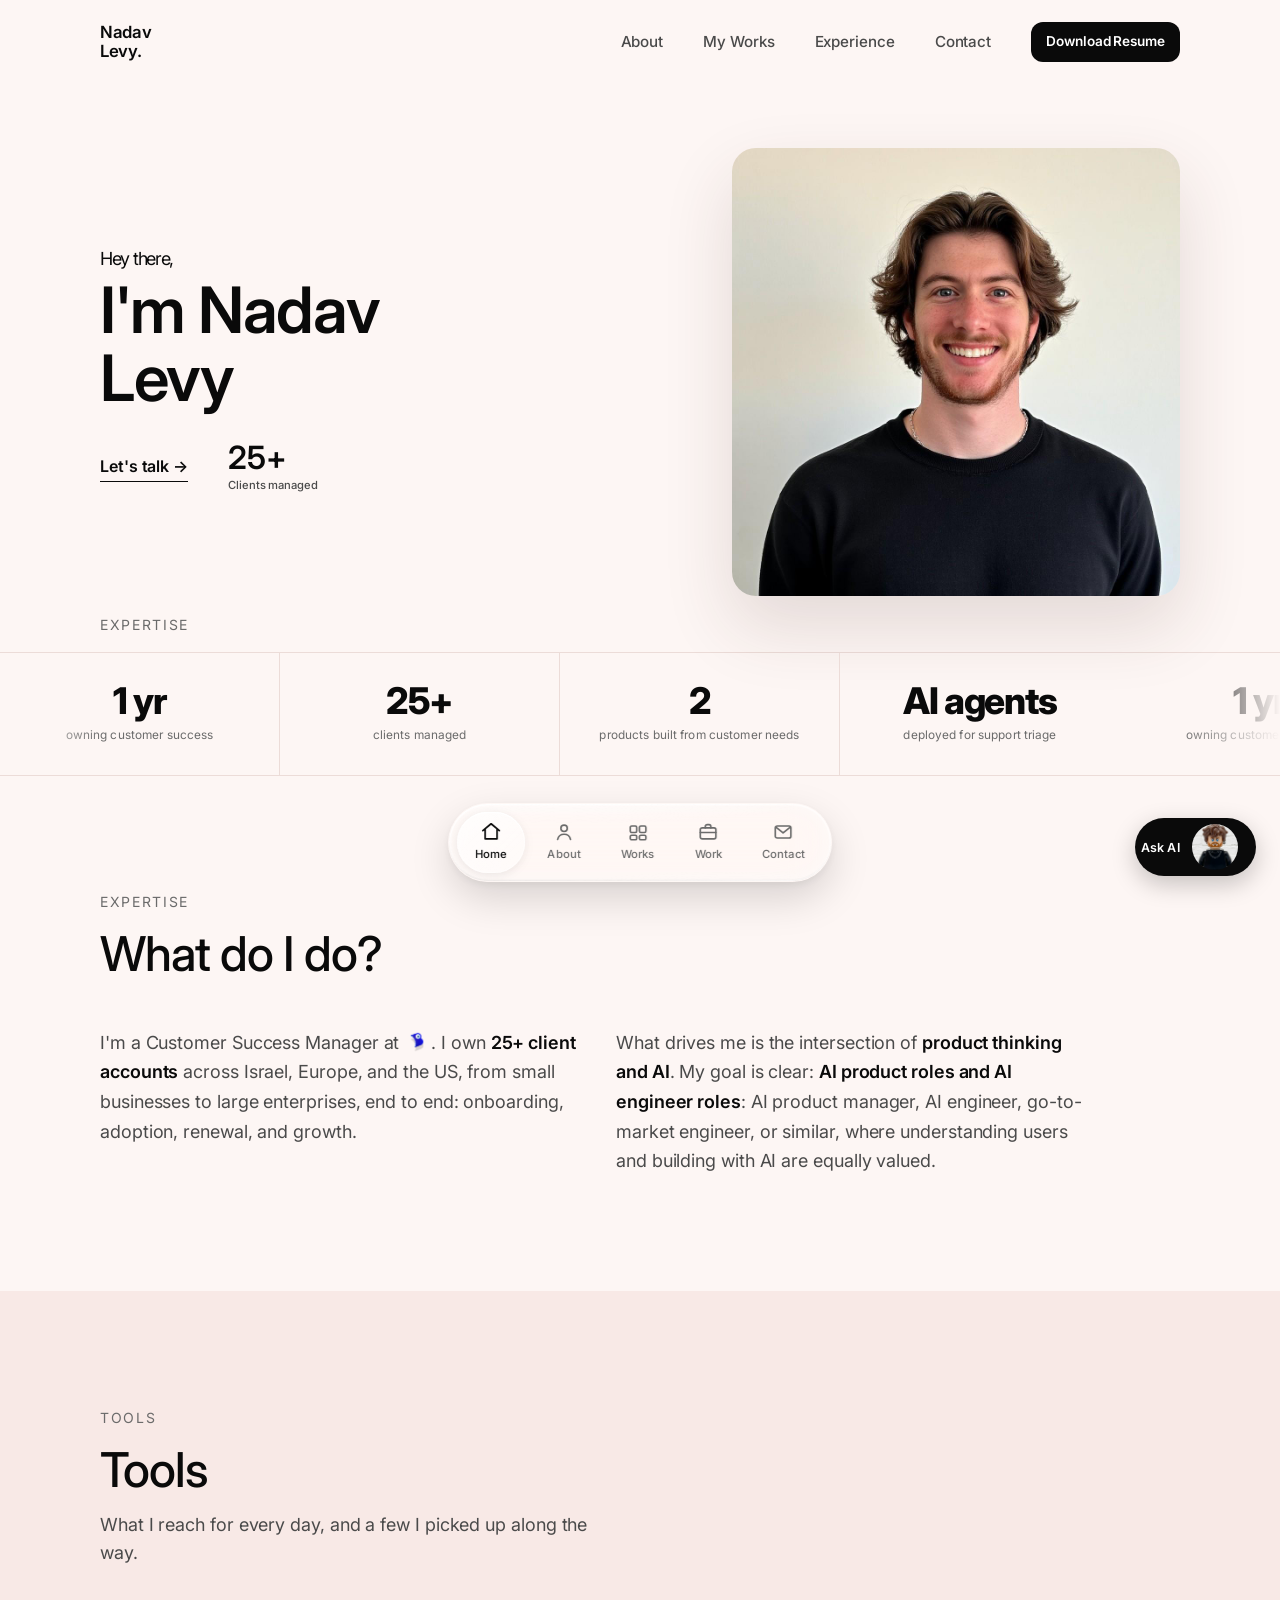
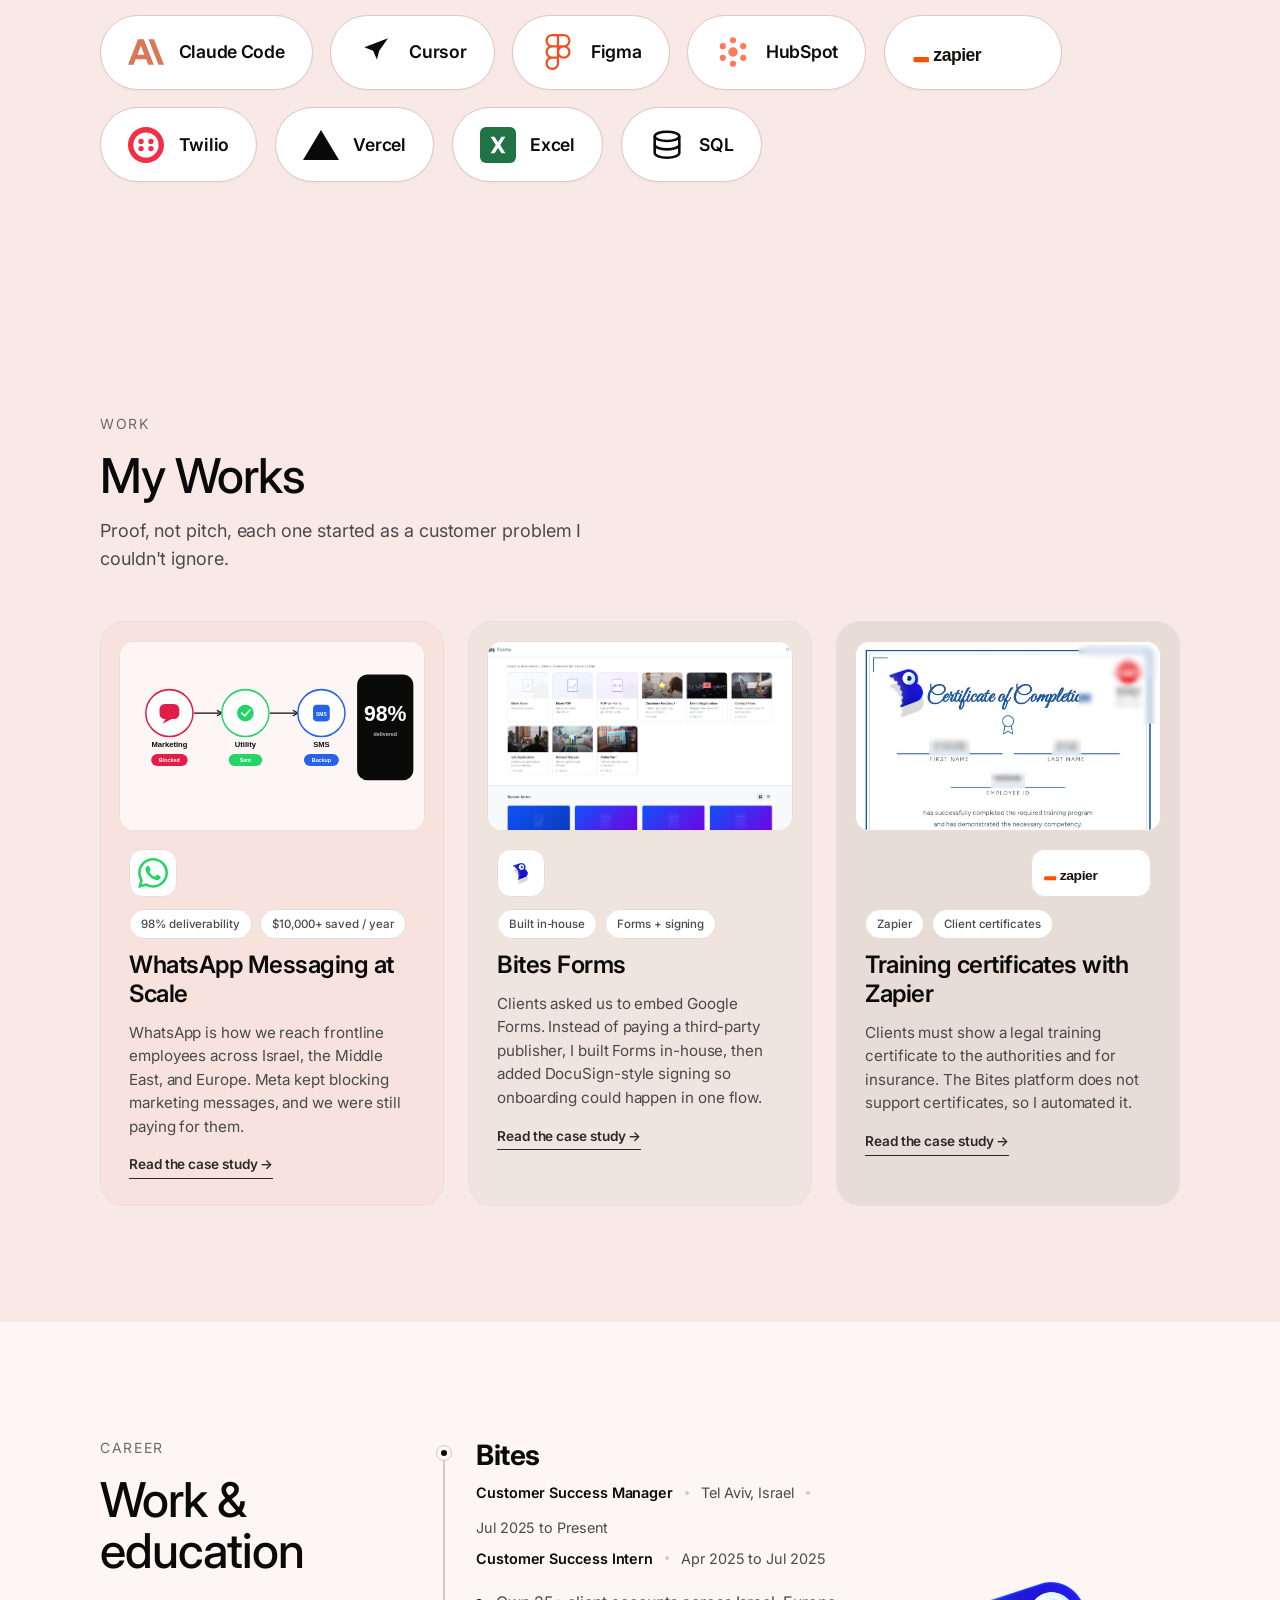
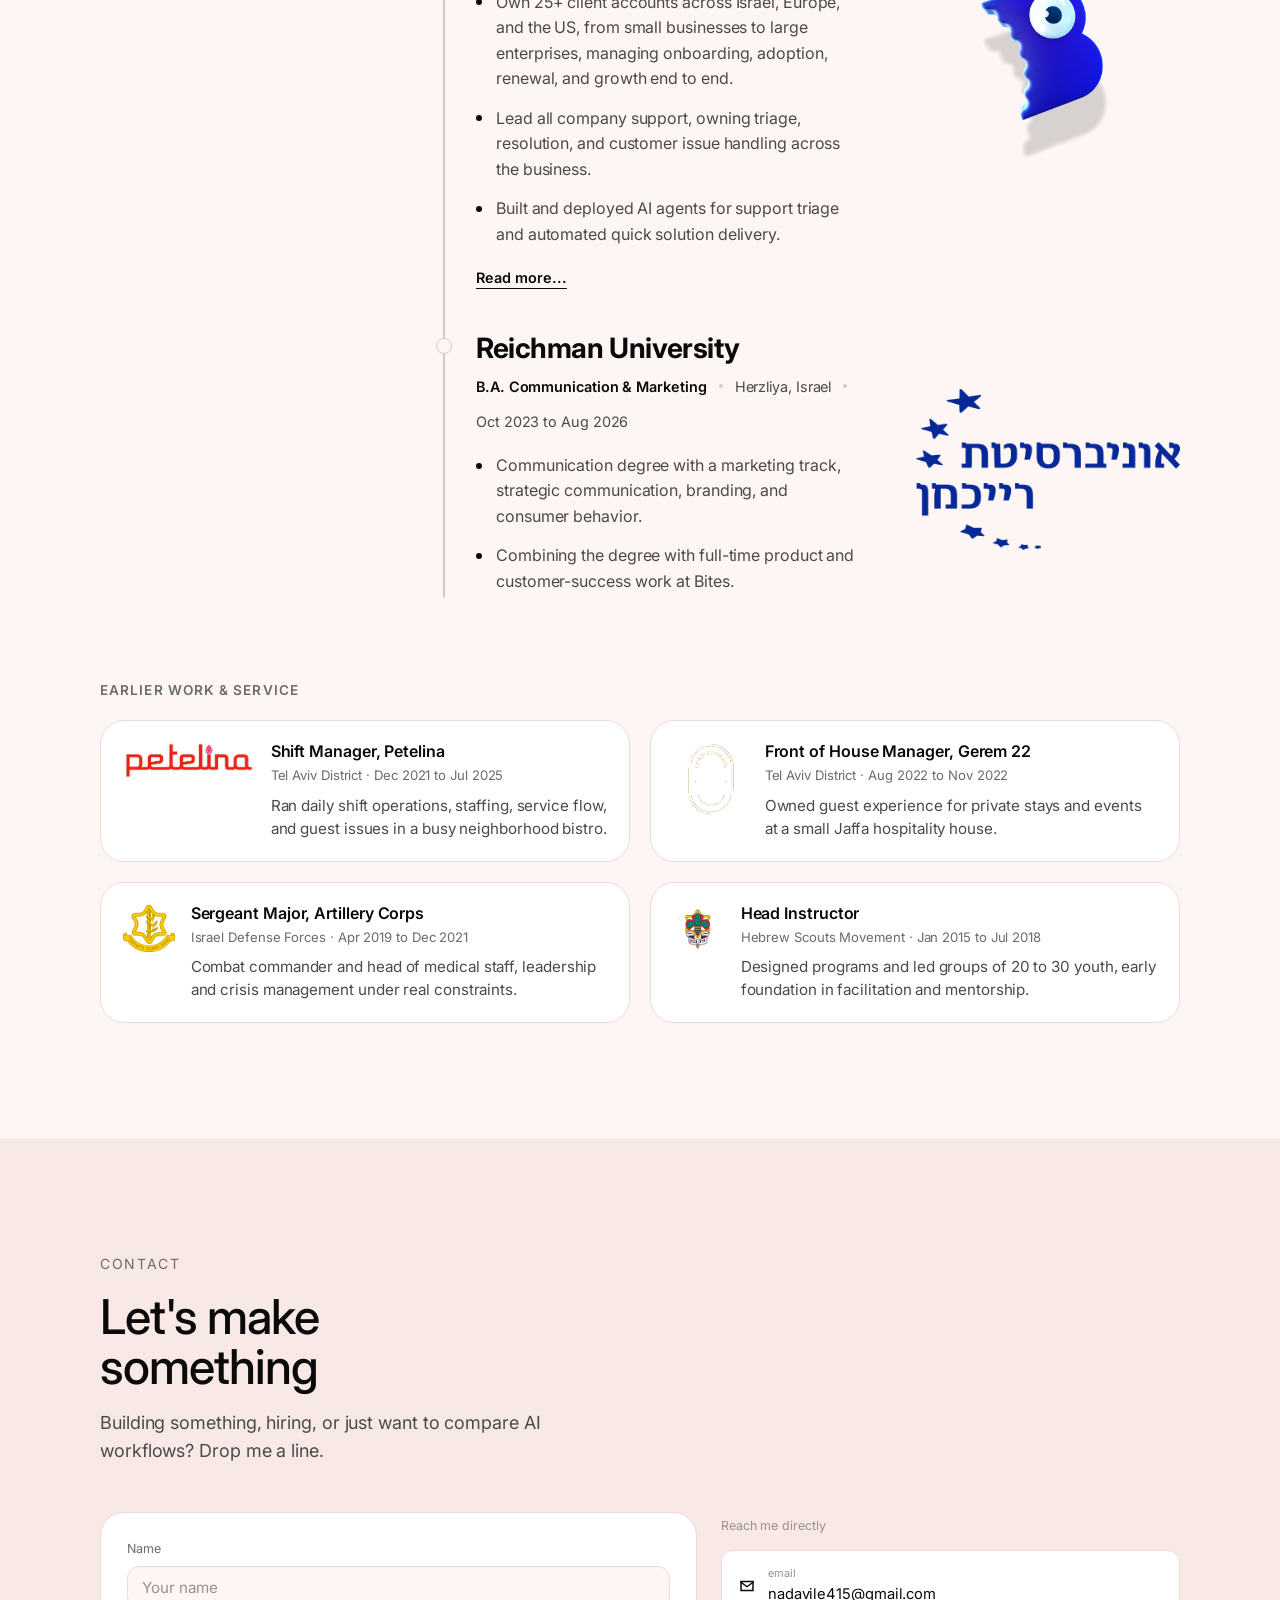
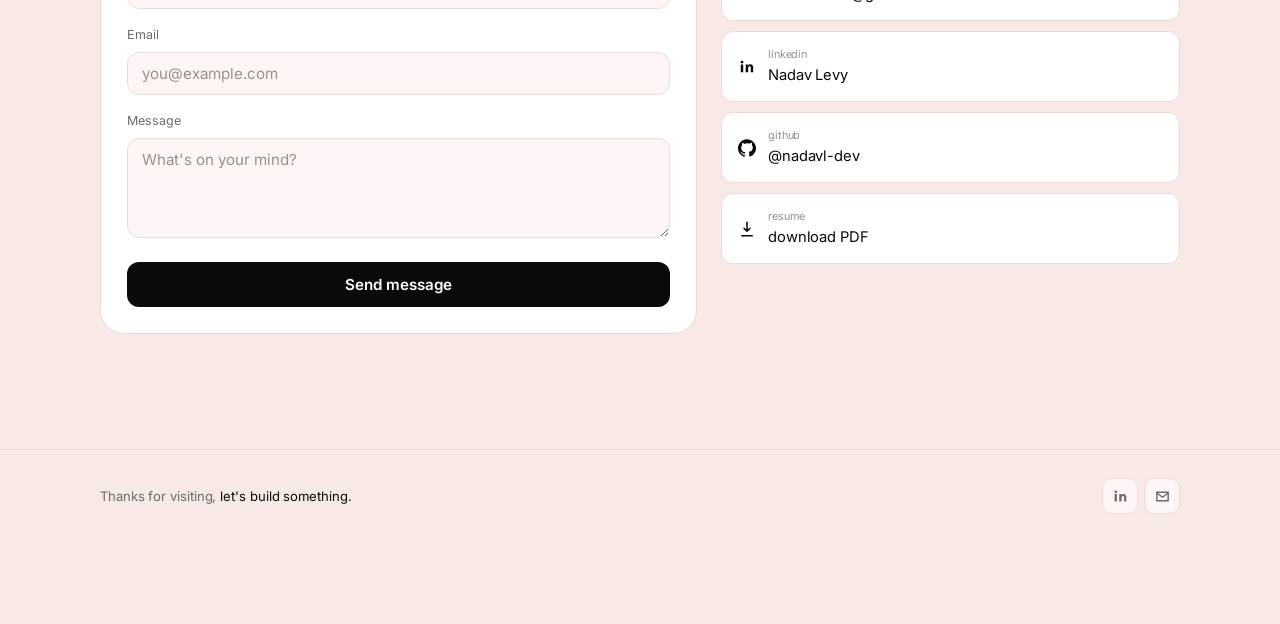
==== commit bc6212cb: "Say the Bites platform does not support certificates and lead with the API key flow Co-authored-by: " ====
--- a/index.html
+++ b/index.html
@@ -212,7 +212,7 @@
         <span class="work-card__tag">Client certificates</span>
        </div>
        <h3 class="work-card__title">Training certificates with Zapier</h3>
-       <p class="work-card__desc">Clients must show a legal training certificate to the authorities and for insurance. We don't ship that in the product, so I automated it.</p>
+       <p class="work-card__desc">Clients must show a legal training certificate to the authorities and for insurance. The Bites platform does not support certificates, so I automated it.</p>
        <a class="work-card__more" href="zapier.html">Read the case study &rarr;</a>
       </div>
      </article>
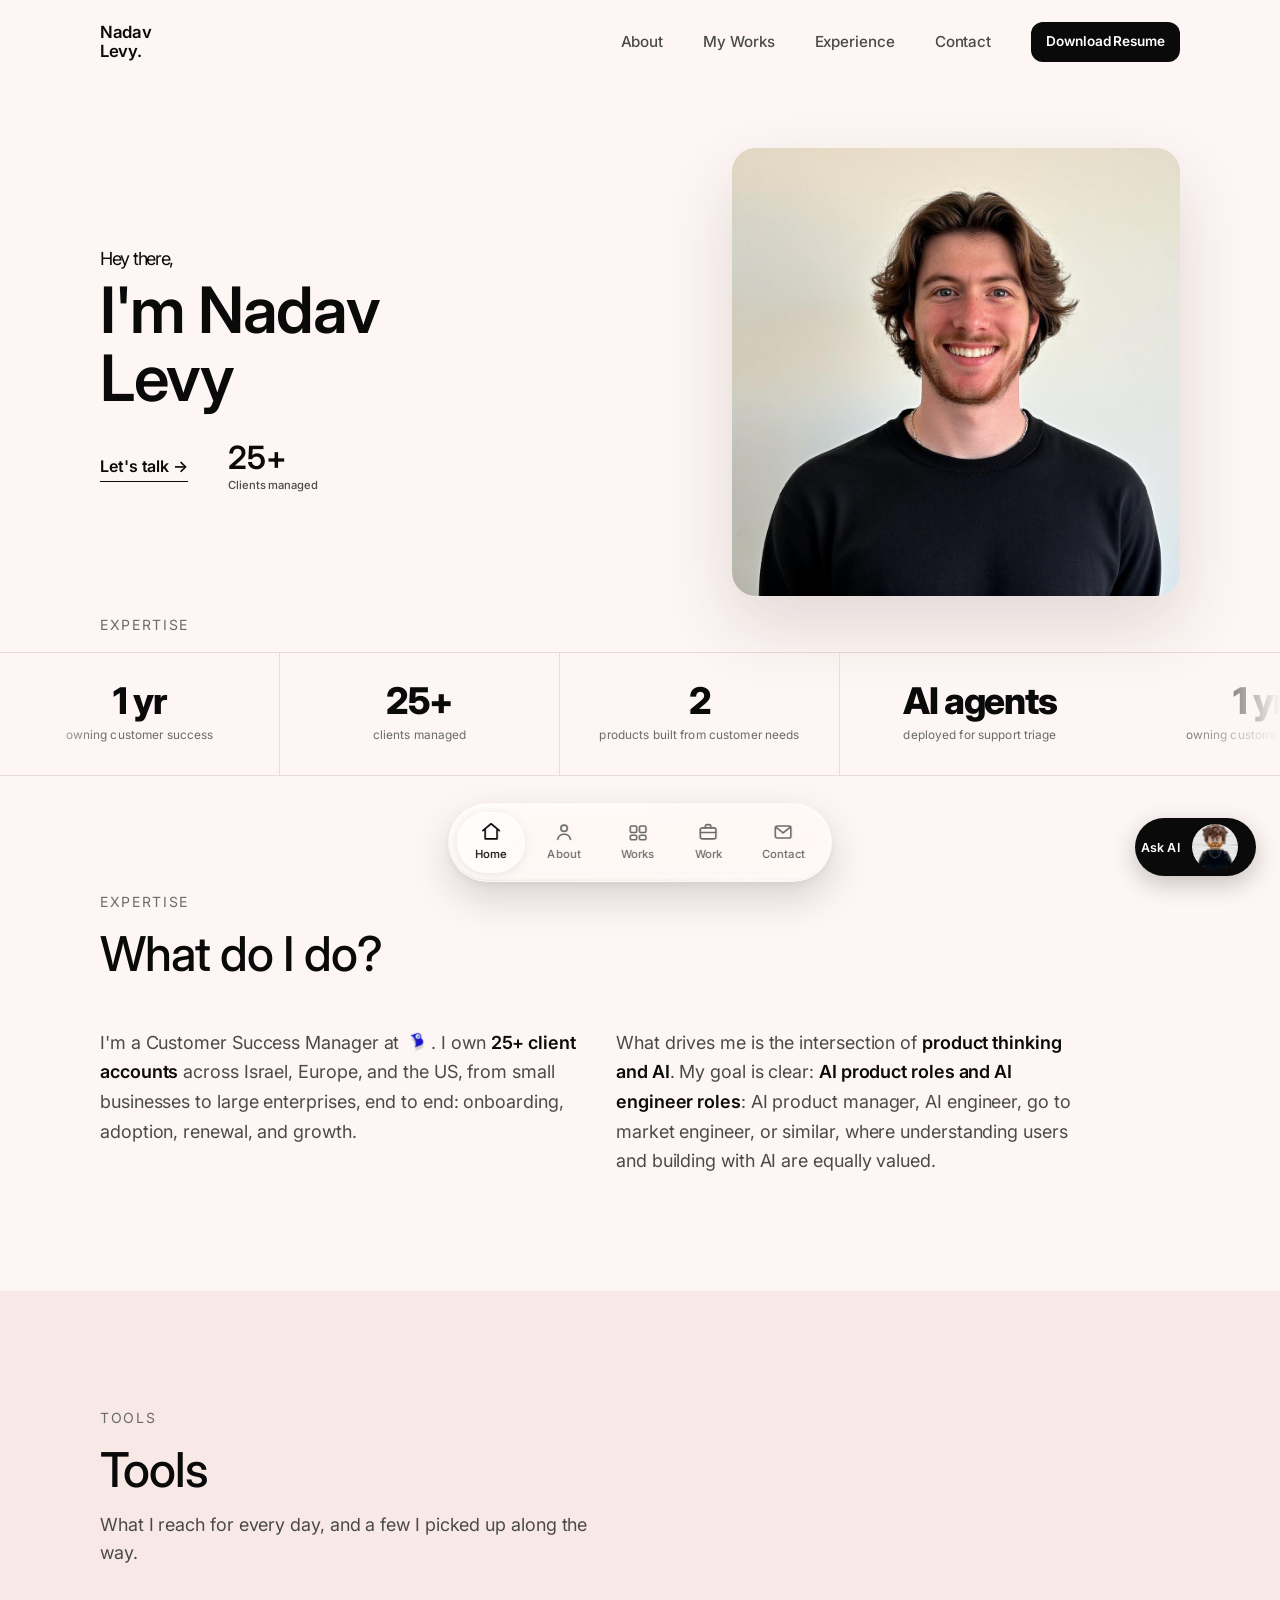
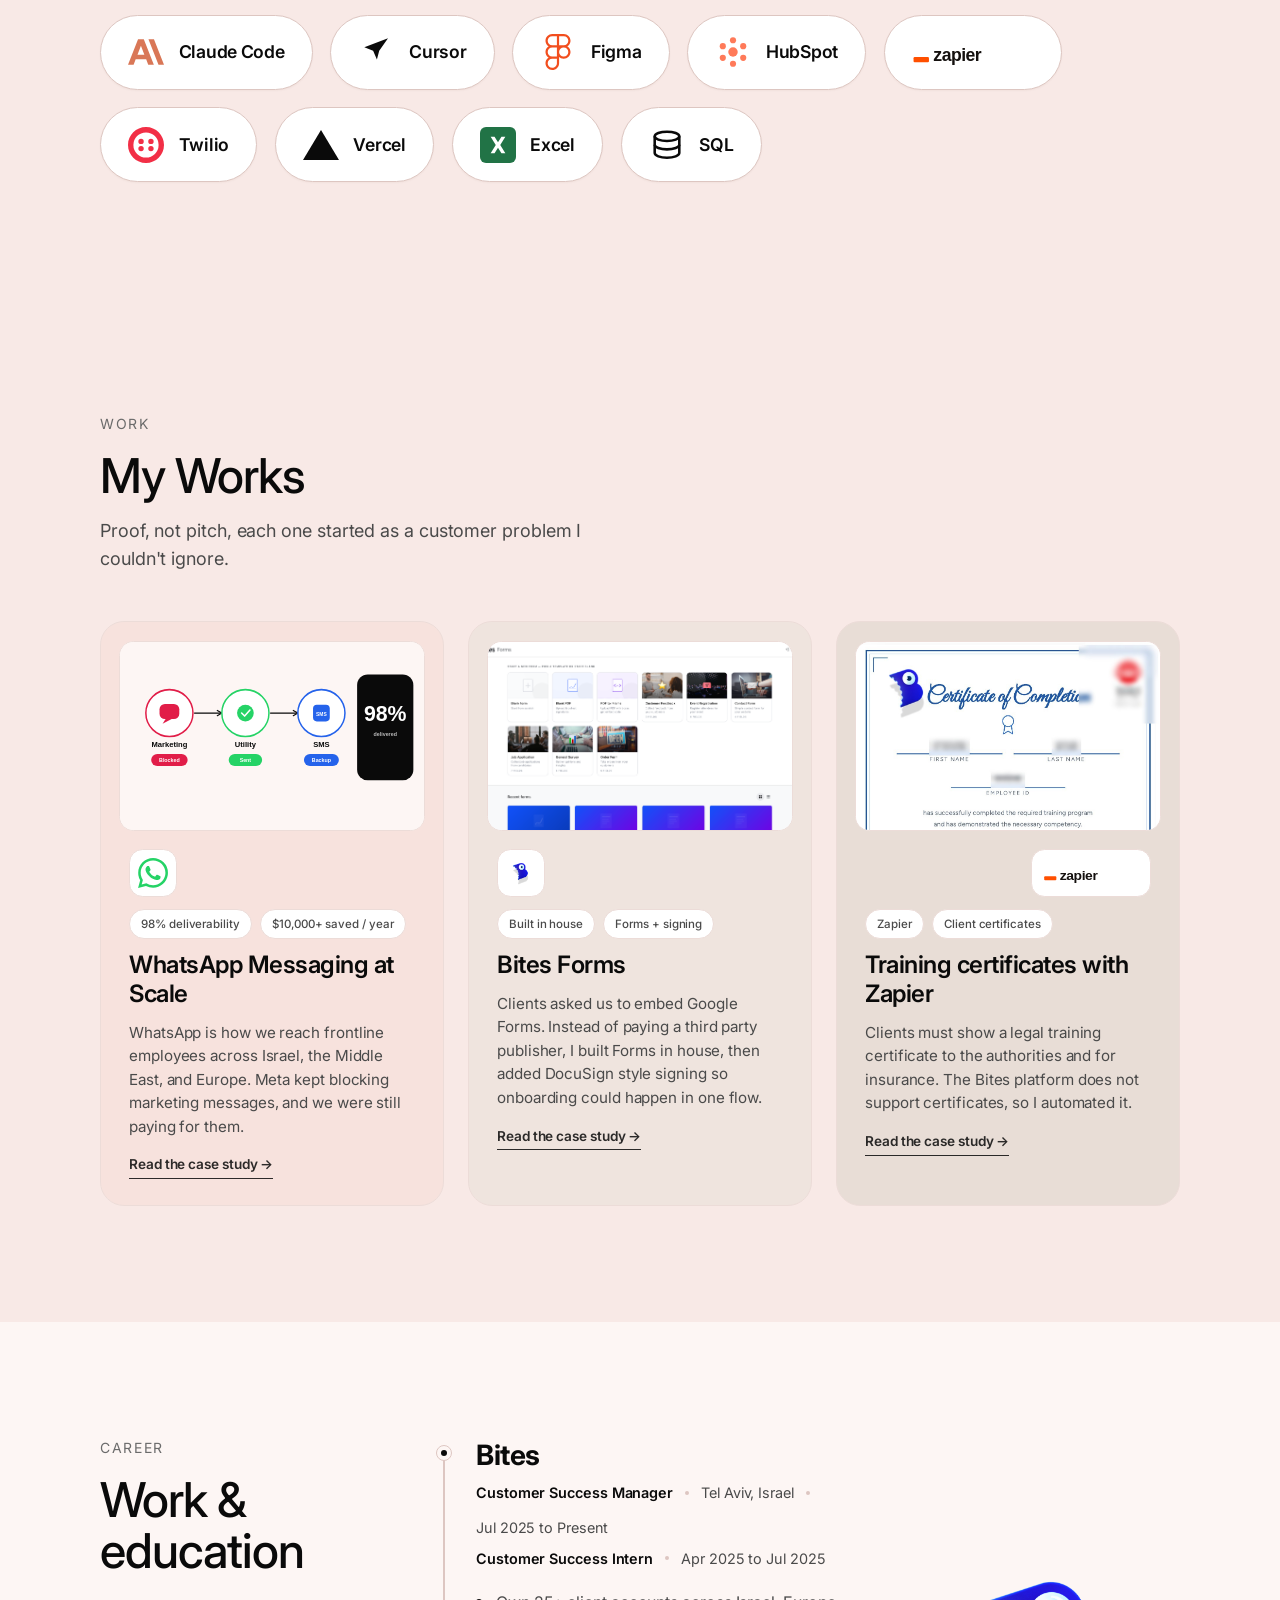
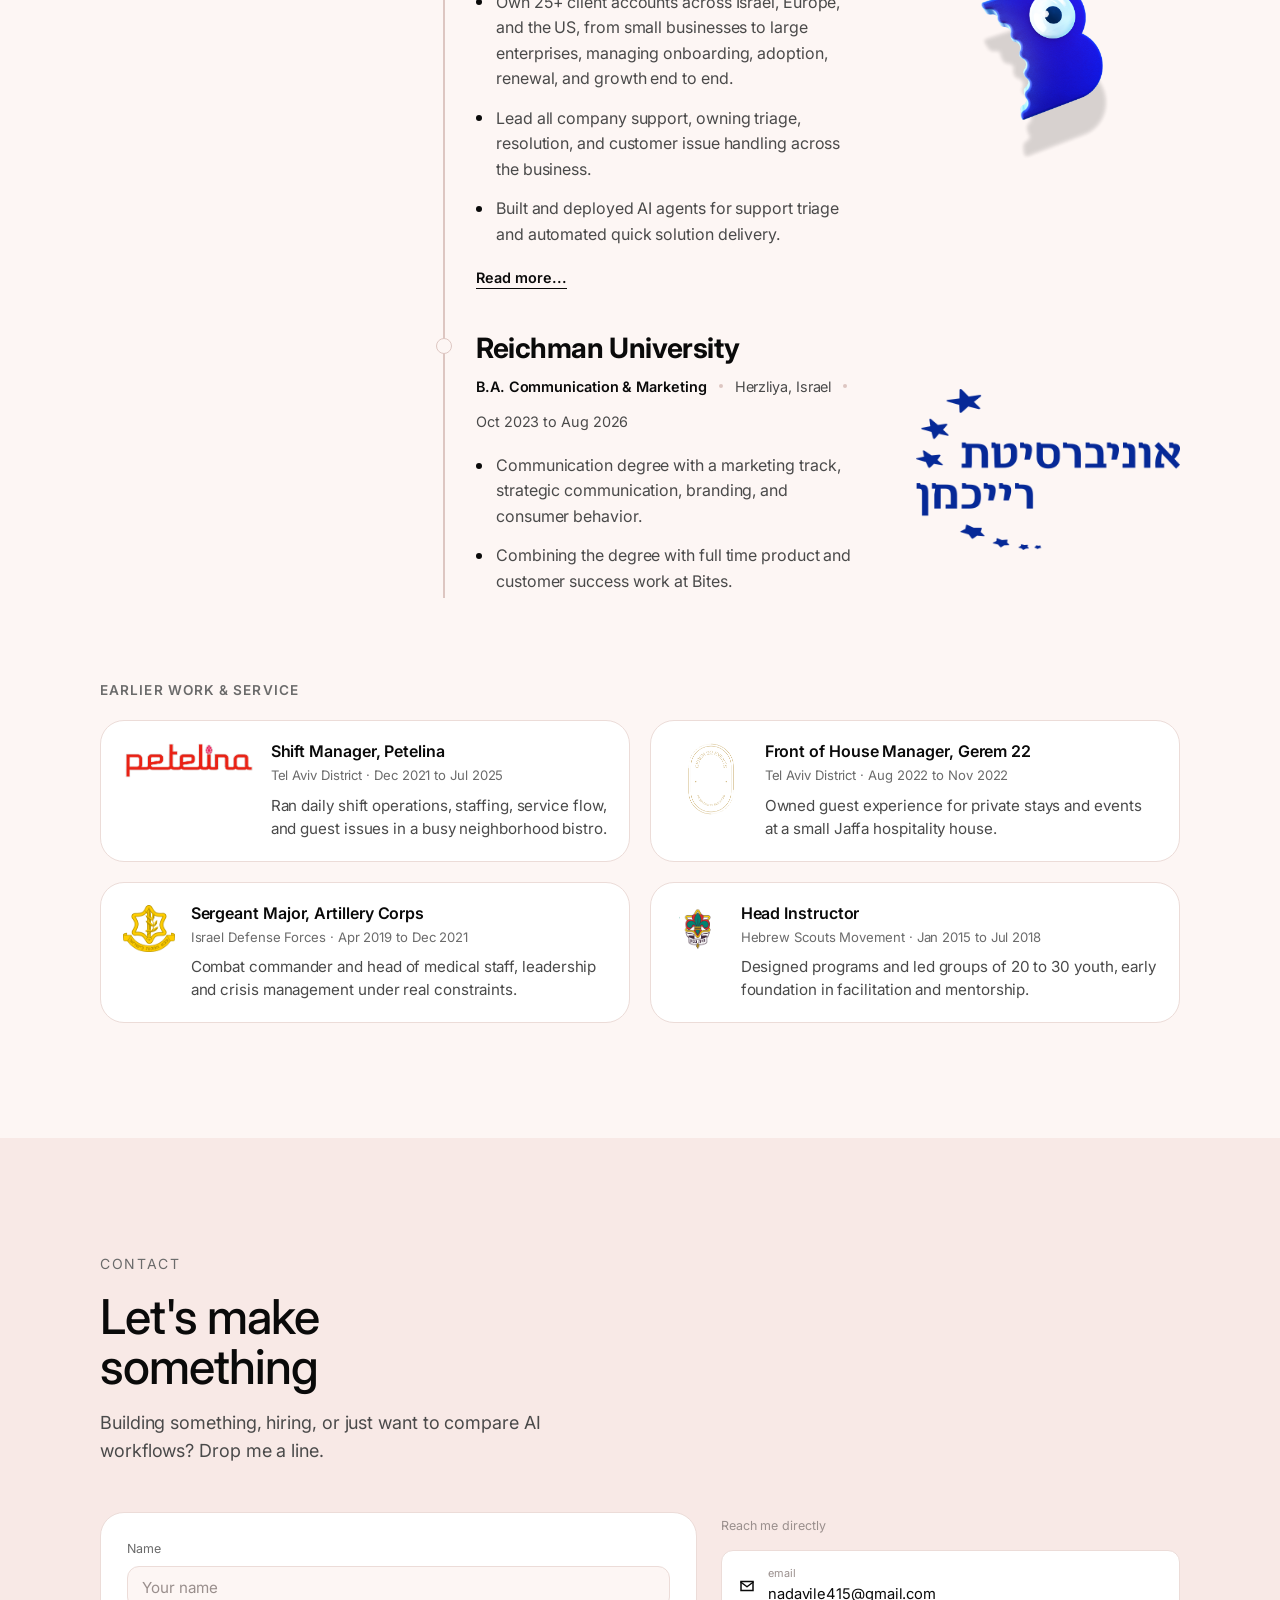
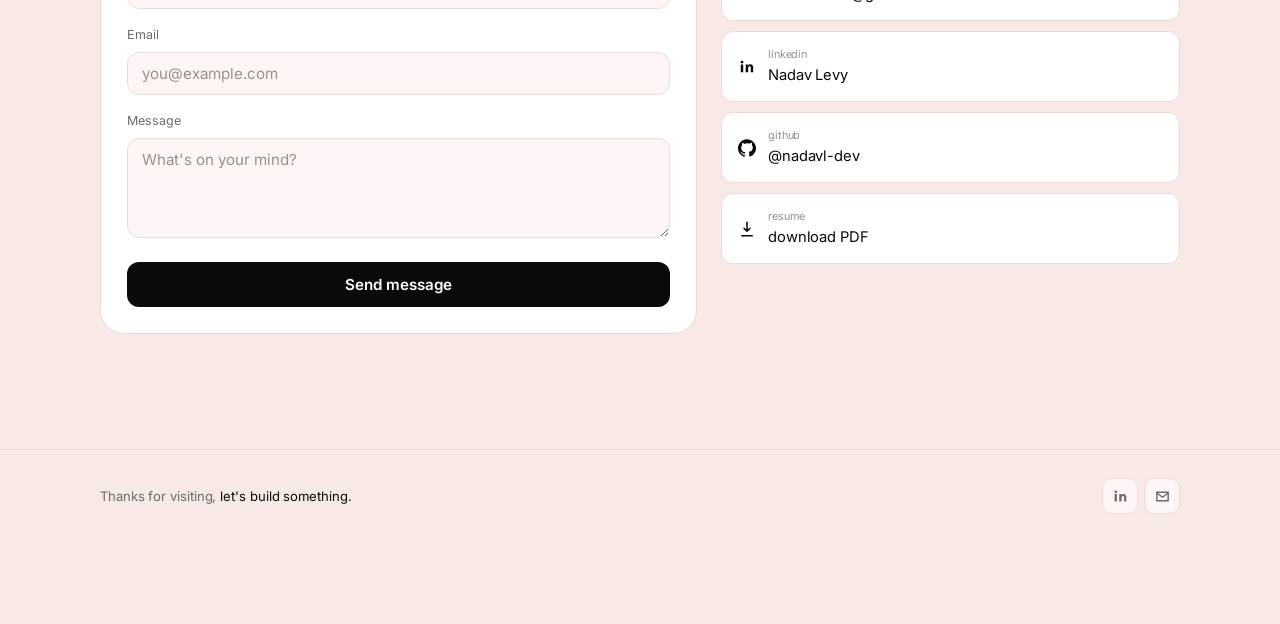
==== commit 79904cde: "Bold the Zapier impact line, drop the next-case footer block, and remove text hyphens Co-authored-by" ====
--- a/index.html
+++ b/index.html
@@ -12,7 +12,7 @@
  <!-- Open Graph -->
  <meta property="og:type" content="website" />
  <meta property="og:title" content="Nadav Levy, AI Product Builder" />
- <meta property="og:description" content="AI product builder with a customer success foundation, shipping AI-assisted products, workflows, and measurable business results." />
+ <meta property="og:description" content="AI product builder with a customer success foundation, shipping AI assisted products, workflows, and measurable business results." />
  <meta property="og:locale" content="en_US" />
  <meta property="og:url" content="https://portfolio-nadavl-devs-projects.vercel.app/" />
  <meta property="og:image" content="https://portfolio-nadavl-devs-projects.vercel.app/og-image.jpg" />
@@ -23,7 +23,7 @@
  <!-- Twitter -->
  <meta name="twitter:card" content="summary_large_image" />
  <meta name="twitter:title" content="Nadav Levy, AI Product Builder" />
- <meta name="twitter:description" content="AI product builder with a customer success foundation, shipping AI-assisted products, workflows, and measurable business results." />
+ <meta name="twitter:description" content="AI product builder with a customer success foundation, shipping AI assisted products, workflows, and measurable business results." />
  <meta name="twitter:image" content="https://portfolio-nadavl-devs-projects.vercel.app/og-image.jpg" />
 
  <!-- Favicon: inline SVG "NL" mark -->
@@ -36,7 +36,7 @@
  <link rel="preconnect" href="https://fonts.gstatic.com" crossorigin />
  <link href="https://fonts.googleapis.com/css2?family=Inter:wght@400;500;600;700&family=JetBrains+Mono:wght@400;500;600&display=swap" rel="stylesheet" />
 
- <link rel="stylesheet" href="style.css?v=54" />
+ <link rel="stylesheet" href="style.css?v=55" />
 </head>
 <body class="is-ready">
 
@@ -126,7 +126,7 @@
 
     <div class="expertise__prose reveal">
      <p>I'm a Customer Success Manager at <img class="inline-logo" src="bites-logo.png" alt="Bites">. I own <strong>25+ client accounts</strong> across Israel, Europe, and the US, from small businesses to large enterprises, end to end: onboarding, adoption, renewal, and growth.</p>
-     <p>What drives me is the intersection of <strong>product thinking and AI</strong>. My goal is clear: <strong>AI product roles and AI engineer roles</strong>: AI product manager, AI engineer, go-to-market engineer, or similar, where understanding users and building with AI are equally valued.</p>
+     <p>What drives me is the intersection of <strong>product thinking and AI</strong>. My goal is clear: <strong>AI product roles and AI engineer roles</strong>: AI product manager, AI engineer, go to market engineer, or similar, where understanding users and building with AI are equally valued.</p>
     </div>
    </div>
   </section>
@@ -192,11 +192,11 @@
       <div class="work-card__body">
        <span class="work-card__mark"><img src="bites-logo.png" alt="Bites"></span>
        <div class="work-card__tags">
-        <span class="work-card__tag">Built in-house</span>
+        <span class="work-card__tag">Built in house</span>
         <span class="work-card__tag">Forms + signing</span>
        </div>
        <h3 class="work-card__title">Bites Forms</h3>
-       <p class="work-card__desc">Clients asked us to embed Google Forms. Instead of paying a third-party publisher, I built Forms in-house, then added DocuSign-style signing so onboarding could happen in one flow.</p>
+       <p class="work-card__desc">Clients asked us to embed Google Forms. Instead of paying a third party publisher, I built Forms in house, then added DocuSign style signing so onboarding could happen in one flow.</p>
        <a class="work-card__more" href="bites-forms.html">Read the case study &rarr;</a>
       </div>
      </article>
@@ -256,9 +256,9 @@
          <div>
           <ul class="exp__bullets" style="margin-top:.85rem">
            <li>Built a WhatsApp fallback system that reroutes blocked marketing messages as utility, then SMS, reaching 98% deliverability for all client distributions.</li>
-           <li>Built Bites Forms in-house with DocuSign-style signing that lets clients onboard their employees digitally.</li>
+           <li>Built Bites Forms in house with DocuSign style signing that lets clients onboard their employees digitally.</li>
            <li>Turn recurring client issues into product feedback and feature specs, working as part of the product team on design and prioritization.</li>
-           <li>Lead product demos, onboarding sessions, new-feature intros for clients, and run feature kickoffs for the R&amp;D team.</li>
+           <li>Lead product demos, onboarding sessions, new feature intros for clients, and run feature kickoffs for the R&amp;D team.</li>
           </ul>
          </div>
         </div>
@@ -281,7 +281,7 @@
         </div>
         <ul class="exp__bullets">
          <li>Communication degree with a marketing track, strategic communication, branding, and consumer behavior.</li>
-         <li>Combining the degree with full-time product and customer-success work at Bites.</li>
+         <li>Combining the degree with full time product and customer success work at Bites.</li>
         </ul>
        </div>
        <div class="exp__brand">
--- a/style.css
+++ b/style.css
@@ -2622,6 +2622,14 @@
   padding: 0.75rem 1rem;
   border-top: 1px solid var(--border);
 }
+.case-impact-line {
+  font-size: 1.35rem !important;
+  line-height: 1.55 !important;
+  font-weight: 500;
+  color: var(--text) !important;
+  max-width: 40rem;
+}
+.case-impact-line strong { font-weight: 700; }
 .case-next {
   display: flex;
   align-items: center;
